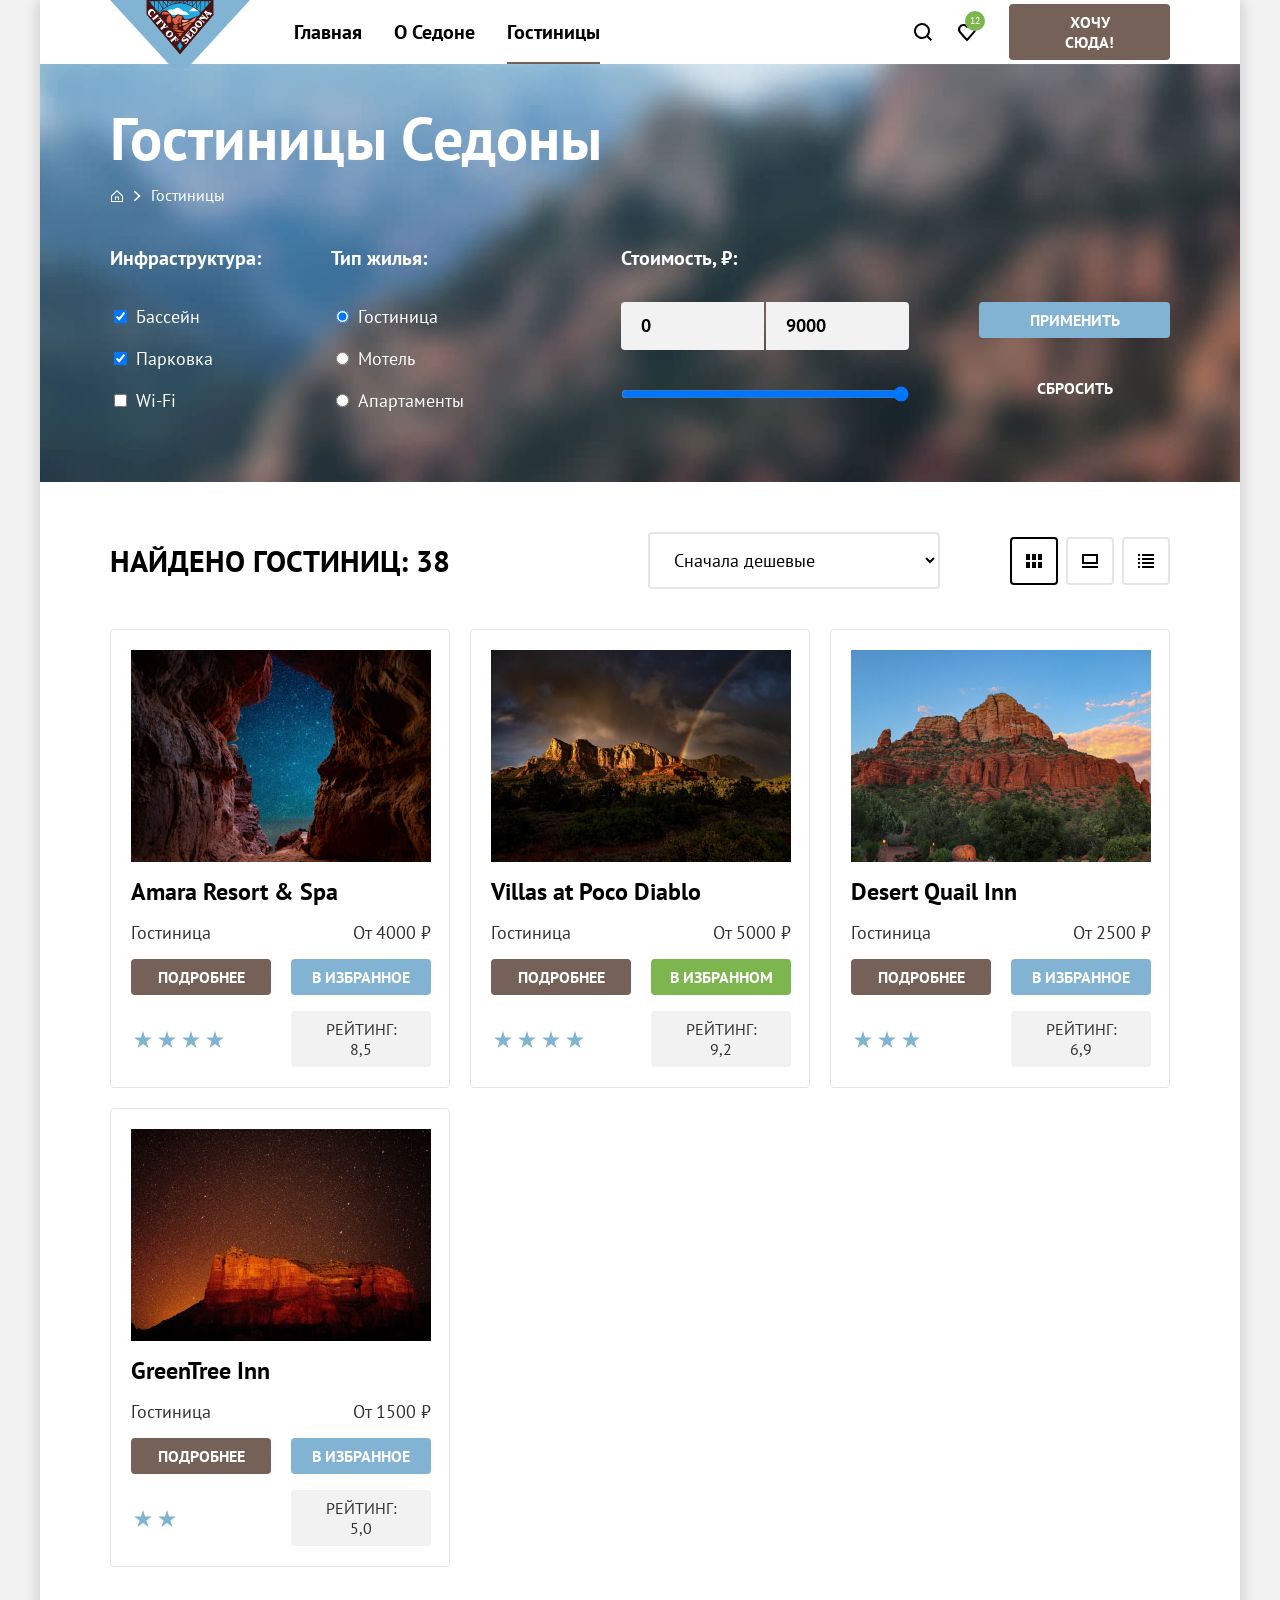
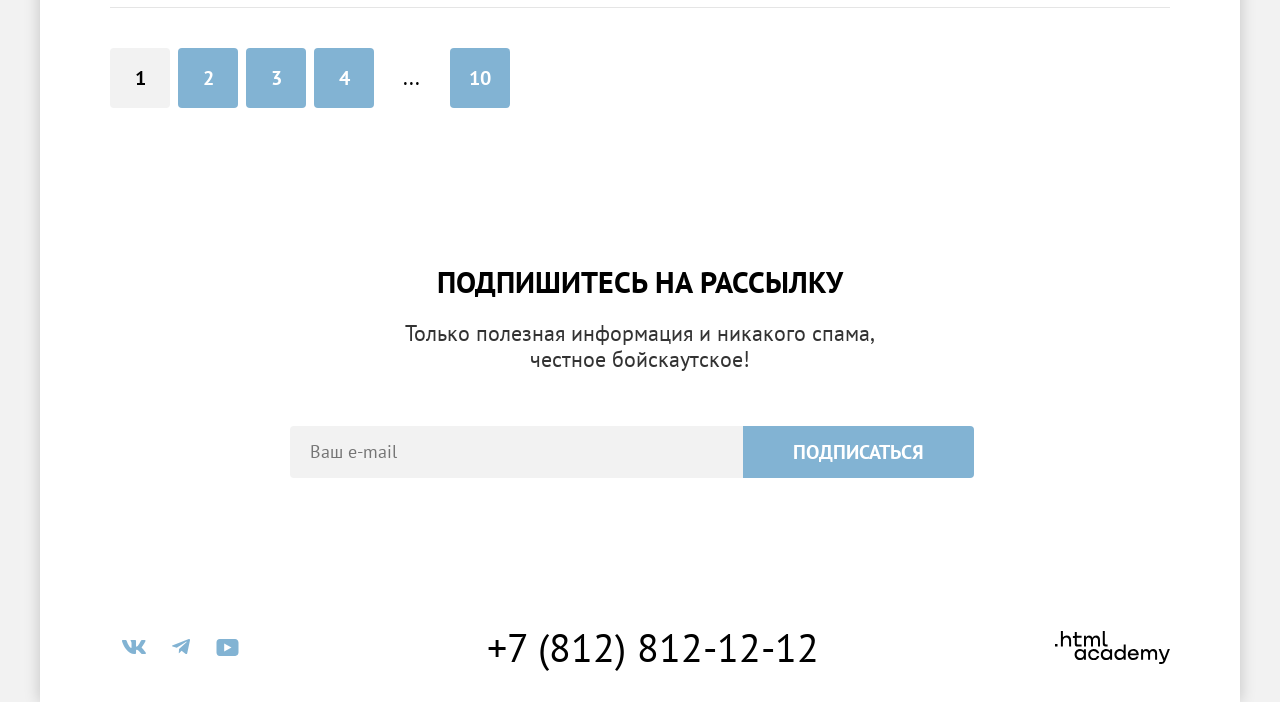
==== catalog.html @ 9e8736c6 "Исправляет состояния интерактивных элементов Правки по замечаниям" ====
<!DOCTYPE html>
<html lang="ru">

  <head>
    <meta charset="utf-8">
    <title>Гостиницы Седоны</title>
    <link rel="stylesheet" href="styles/styles.css">
  </head>

  <body>
    <div class="page-container">
      <header class="page-header" data-test="header">
        <nav class="navigation">

          <a class="navigation-logo" href="index.html">
            <img class="logo" src="images/sedona-logo.svg" width="140" height="70" alt="Логотип Седоны">
          </a>

          <ul class="navigation-list">
            <li>
              <a class="navigation-link" href="index.html">Главная</a>
            </li>
            <li>
              <a class="navigation-link" href="#">О Седоне</a>
            </li>
            <li>
              <a class="navigation-link navigation-link-current" aria-current="page">Гостиницы</a>
            </li>
          </ul>

          <ul class="navigation-list user-navigation">
            <li>
              <a class="navigation-link navigation-link-search" href="#">
                <span class="visually-hidden">Поиск</span>
              </a>
            </li>
            <li>
              <a class="navigation-link navigation-link-favorites" href="#">
                <span class="visually-hidden">Избранное:</span>
                <span class="favorites-count">12</span>
                <span class="visually-hidden">отелей</span>
              </a>
            </li>
          </ul>
        </nav>
        <a class="page-header-button button" href="#">Хочу сюда!</a>
      </header>

      <main class="main main-container" data-test="main">
        <div class="inner-wrapper">
          <header class="inner-header">
            <h1 class="inner-header-title">Гостиницы Седоны</h1>
            <ol class="breadcrumbs">
              <li class="breadcrumbs-item">
                <a class="breadcrumbs-link breadcrumbs-link-home" href="index.html">
                  <span class="visually-hidden">Главная</span>
                </a>
              </li>
              <li class="breadcrumbs-item">
                <a class="breadcrumbs-link breadcrumbs-link-current" aria-current="page">Гостиницы</a>
              </li>
            </ol>
          </header>

          <section class="filter" data-test="filter">
            <h2 class="visually-hidden">Фильтры</h2>

            <form class="filter-form" action="https://echo.htmlacademy.ru/" method="get">
              <div class="filter-columns filter-columns-left">
                <fieldset class="filter-group">
                  <legend class="filter-title">Инфраструктура:</legend>
                  <ul class="filter-list">
                    <li class="filter-item">
                      <input class="filter-input" type="checkbox" name="pool" id="pool" checked>
                      <label class="filter-label" for="pool">Бассейн</label>
                    </li>
                    <li class="filter-item">
                      <input class="filter-input" type="checkbox" name="parking" id="parking" checked>
                      <label class="filter-label" for="parking">Парковка</label>
                    </li>
                    <li class="filter-item">
                      <input class="filter-input" type="checkbox" name="wifi" id="wifi">
                      <label class="filter-label" for="wifi">Wi-Fi</label>
                    </li>
                  </ul>
                </fieldset>
                <fieldset class="filter-group">
                  <legend class="filter-title">Тип жилья:</legend>
                  <ul class="filter-list">
                    <li class="filter-item">
                      <input class="filter-input" type="radio" name="booking-type" value="hotel" id="hotel" checked>
                      <label class="filter-label" for="hotel">Гостиница</label>
                    </li>
                    <li class="filter-item">
                      <input class="filter-input" type="radio" name="booking-type" value="motel" id="motel">
                      <label class="filter-label" for="motel">Мотель</label>
                    </li>
                    <li class="filter-item">
                      <input class="filter-input" type="radio" name="booking-type" value="appartments" id="appartments">
                      <label class="filter-label" for="appartments">Апартаменты</label>
                    </li>
                  </ul>
                </fieldset>
              </div>

              <div class="filter-columns filter-columns-right">
                <fieldset class="filter-group filter-price">
                  <legend class="filter-title">Стоимость, ₽:</legend>
                  <label class="visually-hidden filter-label" for="price-min">от</label>
                  <input class="filter-input" type="number" name="booking-price-min" value="0" id="price-min">
                  <label class="visually-hidden filter-label" for="price-max">до</label>
                  <input class="filter-input" type="number" name="booking-price-max" value="9000" id="price-max">

                  <input class="filter-range" type="range" min="1" step="1" name="booking-price-range" value="7000">
                </fieldset>
                <div class="button-wrapper">
                  <button class="button button-submit button-light" type="submit">Применить</button>
                  <button class="button button-reset" type="reset">Сбросить</button>
                </div>
              </div>
            </form>
          </section>
        </div>
        <section class="catalog" data-test="catalog">
          <div class="catalog-wrapper">
            <h2 class="catalog-title">Найдено гостиниц: <span class="hotel-count">38</span></h2>

            <!-- Сортировка карточек -->
            <select class="catalog-sort" aria-label="Сортировка">
              <option value="up">Сначала дешевые</option>
              <option value="down">Сначала дорогие</option>
              <option value="popular">Сначала популярные</option>
            </select>

            <!-- Смена раскладки списка отелей -->
            <ul class="card-view-buttons">
              <li>
                <a class="card-view-button card-view-button-current card-view-button-tile"
                  href="catalog.html?view=tile">
                  <span class="visually-hidden">Показать плитками</span>
                </a>
              </li>
              <li>
                <a class="card-view-button card-view-button-card" href="catalog.html?view=card">
                  <span class="visually-hidden">Показать карточками</span>
                </a>
              </li>
              <li>
                <a class="card-view-button card-view-button-list" href="catalog.html?view=list">
                  <span class="visually-hidden">Показать списком</span>
                </a>
              </li>
            </ul>
          </div>

          <!-- Список карточек -->
          <ul class="card-list">
            <li class="card">
              <a class="card-link" href="#" tabindex="-1">
                <h3 class="card-title">Amara Resort & Spa</h3>
              </a>
              <a class="card-img" href="#" tabindex="-1">
                <img class="photo" src="images/hotels/hotel-1.jpg" width="300" height="212"
                  alt="Вид на звездное небо из горного ущелья">
              </a>
              <p class="card-category">Гостиница</p>
              <p class="card-price">От 4000 ₽</p>
              <a class="button card-button" href="#">Подробнее</a>
              <button class="button button-favorite button-light" type="button">В избранное</button>
              <p class="card-stars card-stars-4">
                <span class="visually-hidden">4 звезды</span>
              </p>
              <p class="card-rating">Рейтинг: 8,5</p>
            </li>

            <li class="card">
              <a class="card-link" href="#" tabindex="-1">
                <h3 class="card-title">Villas at Poco Diablo</h3>
              </a>
              <a class="card-img" href="#" tabindex="-1">
                <img class="card-photo" src="images/hotels/hotel-2.jpg" width="300" height="212"
                  alt="Вид на горный массив, освещенный солнцем, и радугу">
              </a>
              <p class="card-category">Гостиница</p>
              <p class="card-price">От 5000 ₽</p>
              <a class="button card-button" href="#">Подробнее</a>
              <button class="button button-favorite-added" type="button">В избранном</button>
              <p class="card-stars card-stars-4">
                <span class="visually-hidden">4 звезды</span>
              </p>
              <p class="card-rating">Рейтинг: 9,2</p>
            </li>

            <li class="card">
              <a class="card-link" href="#" tabindex="-1">
                <h3 class="card-title">Desert Quail Inn</h3>
              </a>
              <a class="card-img" href="#" tabindex="-1">
                <img class="card-photo" src="images/hotels/hotel-3.jpg" width="300" height="212"
                  alt="Гора из красного печасника в вечерние часы, у подножья - зеленые заросли">
              </a>
              <p class="card-category">Гостиница</p>
              <p class="card-price">От 2500 ₽</p>
              <a class="button card-button" href="#">Подробнее</a>
              <button class="button button-favorite button-light" type="button">В избранное</button>
              <p class="card-stars card-stars-3">
                <span class="visually-hidden">3 звезды</span>
              </p>
              <p class="card-rating">Рейтинг: 6,9</p>
            </li>

            <li class="card">
              <a class="card-link" href="#" tabindex="-1">
                <h3 class="card-title">GreenTree Inn</h3>
              </a>
              <a class="card-img" href="#" tabindex="-1">
                <img class="card-photo" src="images/hotels/hotel-4.jpg" width="300" height="212"
                  alt="Вид на красную гору ночью, на фоне - яркое звездное небо">
              </a>
              <p class="card-category">Гостиница</p>
              <p class="card-price">От 1500 ₽</p>
              <a class="button card-button" href="#">Подробнее</a>
              <button class="button button-favorite button-light" type="button">В избранное</button>
              <p class="card-stars card-stars-2">
                <span class="visually-hidden">2 звезды</span>
              </p>
              <p class="card-rating">Рейтинг: 5,0</p>
            </li>
          </ul>

          <!-- Пагинация -->
          <ul class="pagination">
            <li class="pagination-item">
              <a class="pagination-link pagination-link-current" aria-current="page">1</a>
            </li>
            <li class="pagination-item">
              <a class="pagination-link" href="#">2</a>
            </li>
            <li class="pagination-item">
              <a class="pagination-link" href="#">3</a>
            </li>
            <li class="pagination-item">
              <a class="pagination-link" href="#">4</a>
            </li>
            <li class="pagination-item">
              <span class="pagination-ellipsis">...</span>
            </li>
            <li class="pagination-item">
              <a class="pagination-link" href="#">10</a>
            </li>
          </ul>
        </section>

        <section class="subscription" data-test="subscribe">
          <div class="content-wrapper">
            <h2 class="subscription-title">Подпишитесь на рассылку</h2>
            <p class="block-text">Только полезная информация и никакого спама,<br> честное бойскаутское!</p>
            <form class="subscription-form" action="https://echo.htmlacademy.ru/" method="post">
              <label class="visually-hidden" for="subscription-email">Email</label>
              <input class="subscription-field" type="email" name="subscription-email" id="subscription-email" required
                placeholder="Ваш e-mail">
              <button class="button button-subscribe button-light" type="submit">Подписаться</button>
            </form>
          </div>
        </section>
      </main>

      <footer class="page-footer" data-test="footer">
        <ul class="social-list">
          <li>
            <a class="social-link social-link-vk" href="https://vk.com/htmlacademy">
              <span class="visually-hidden">Vkontakte</span>
            </a>
          </li>
          <li>
            <a class="social-link social-link-tg" href="https://t.me/htmlacademy">
              <span class="visually-hidden">Telegram</span>
            </a>
          </li>
          <li>
            <a class="social-link social-link-youtube" href="https://www.youtube.com/user/htmlacademyru">
              <span class="visually-hidden">Youtube</span>
            </a>
          </li>
        </ul>
        <a class="page-footer-phone" href="tel:+78128121212">+7 (812) 812-12-12</a>
        <a class="page-footer-link" href="https://htmlacademy.ru/intensive/htmlcss">
          <svg class="htmlacademy-logo" aria-role="img" aria-label="Разработчик - HTML Academy" focusable="false"
            xmlns="http://www.w3.org/2000/svg" width="115" height="33" viewBox="0 0 115 33">
            <path
              d="M0 12.9v2.6h2.5v-2.6zM11.6 4.5Q9.2 4.6 8 6.2h-.1V0h-2v15.5h2v-5.3c0-2.1 1.3-3.6 3.3-3.6 1.8 0 2.9 1.4 2.9 3.2v5.7h2V9.4c.1-3-1.8-4.9-4.5-4.9M26.6 4.8h-4.8V1.1h-2v3.8h-1.9v2h1.9v6q0 2.6 2.7 2.7h4.1v-2h-3.7q-1 0-1.1-1.1V6.8h4.8zM41.1 4.6q-2.5 0-3.5 2.1h-.1a4 4 0 0 0-3.4-2.1Q32 4.8 31 6.4h-.1V4.8H29v10.6h2V10c0-2 1-3.5 2.6-3.5q2.3.1 2.4 2.6v6.3h2V9.8c0-2.4 1.4-3.3 2.6-3.3q2.3.1 2.4 2.6v6.3h2V8.9c.1-2.5-1.4-4.3-3.9-4.3M47.8 12.7q0 2.6 2.8 2.7h2v-2h-1.7q-1 0-1.1-1.1V0h-2zM28.9 19.7a5 5 0 0 0-3.9-1.8c-3.1 0-5.4 2.3-5.4 5.6s2.3 5.6 5.4 5.6q2.7-.1 3.8-1.9h.1v1.6h2V18.2h-2zm-3.6 7.4a3.5 3.5 0 0 1-3.6-3.6c0-2 1.4-3.6 3.6-3.6s3.6 1.6 3.6 3.6c0 1.9-1.4 3.6-3.6 3.6M44.2 22c-.5-2.4-2.6-4.1-5.4-4.1a5.4 5.4 0 0 0-5.6 5.6c0 3.1 2.2 5.6 5.6 5.6 2.8 0 4.9-1.8 5.4-4.2h-2.1a3.4 3.4 0 0 1-3.3 2.3 3.5 3.5 0 0 1-3.6-3.6c0-2 1.4-3.6 3.6-3.6q2.5.2 3.3 2.2h2.1zM55.1 19.7a5 5 0 0 0-3.9-1.8c-3.1 0-5.4 2.3-5.4 5.6s2.3 5.6 5.4 5.6q2.7-.1 3.8-1.9h.1v1.6h2V18.2h-2zm-3.6 7.4a3.5 3.5 0 0 1-3.6-3.6c0-2 1.4-3.6 3.6-3.6s3.6 1.6 3.6 3.6c0 1.9-1.5 3.6-3.6 3.6M68.7 19.8a5 5 0 0 0-3.9-1.9c-3.1 0-5.4 2.3-5.4 5.6s2.2 5.6 5.4 5.6q2.6-.1 3.8-1.8h.1v1.5h2V13.4h-2zm-3.6 7.3a3.5 3.5 0 0 1-3.6-3.6c0-2 1.4-3.6 3.6-3.6s3.6 1.6 3.6 3.6c-.1 2-1.5 3.6-3.6 3.6M78.3 17.9a5.4 5.4 0 0 0-5.5 5.6c0 3 2.1 5.6 5.5 5.6 2.5 0 4.5-1.3 5.2-3.6h-2.1q-.8 1.6-3 1.6c-1.9 0-3.3-1.3-3.4-2.9h8.8c.2-3.6-2-6.3-5.5-6.3m0 1.9q2.7.1 3.3 2.6h-6.5a3 3 0 0 1 3.2-2.6M98.2 17.9a4 4 0 0 0-3.6 2h-.1q-1-1.9-3.4-2-2.2 0-3.1 1.8v-1.5h-1.9v10.6h2v-5.4q.1-3.2 2.6-3.5 2.3.1 2.4 2.6v6.3h2v-5.6c0-2.4 1.4-3.3 2.6-3.3q2.3.1 2.4 2.6v6.3h2v-6.5c.1-2.6-1.4-4.4-3.9-4.4M109.4 27l-3.6-8.9h-2.2l4.8 11.6q-.3 1.3-1.7 1.2h-2.5v2h2.5q2.6 0 3.5-2.6l4.7-12.2h-2.1z" />
          </svg>
        </a>
      </footer>
    </div>
  </body>

</html>
---- styles/styles.css ----
:root {
  --white: #ffffff;
  --white-transparent: rgba(255, 255, 255, 0.3);
  --super-light: rgba(255, 255, 255, 0.6);
  --black: #000000;
  --black-transparent: rgba(0, 0, 0, 0.3);
  --dark-grey: #333333;
  --grey: #e5e5e5;
  --grey-transparent: rgba(0, 0, 0, 0.2);
  --light-grey: #f2f2f2;
  --brown: #756157;
  --dark-brown: #615048;
  --blue: #82b3d3;
  --blue-darker: #68a2ca;
  --dark-blue: #3f5e72;
  --light-blue: rgba(131, 179, 211, 0.12);
  --lighter-blue: rgba(131, 179, 211, 0.2);
  --green: #7db54f;
  --dark-green: #6c9e42;

  --text-color: var(--dark-grey);
  --text-color-accent: var(--black);
  --text-color-contrast: var(--white);
  --text-color-hover: var(--super-light);
  --text-color-active: var(--white-transparent);
  --text-color-menu-hover: var(--brown);

  --bg-color-basic: var(--white);
  --bg-color-main: var(--blue);
  --bg-color-dark: var(--dark-blue);
  --bg-color-accent: var(--light-blue);
  --bg-color-accent-lighter: var(--lighter-blue);
  --bg-color-additional: var(--light-grey);

  --button-dark: var(--brown);
  --button-dark-hover: var(--dark-brown);
  --button-light: var(--blue);
  --button-light-hover: var(--blue-darker);
  --button-favorited: var(--green);
  --button-favorited-hover: var(--dark-green);
  --button-disabled: var(--grey);

  --input-color: var(--light-grey);
  --input-color-hover: var(--grey);

  --icon-color: var(--blue);
  --icon-color-hover: var(--blue-darker);
  --icon-color-additional: var(--black);
  --icon-color-accent: var(--green);

  --border-color: var(--grey);
  --border-hover: var(--blue-darker);
  --border-active: var(--black);

  --underline-light: var(--white-transparent);
  --underline-dark: var(--black-transparent);

  --outline-color: var(--blue);

  --shadow-color: var(--grey-transparent);
}

@font-face {
  font-family: "PT Sans";
  font-weight: 400;
  font-style: normal;
  src: url("../fonts/ptsans-400.woff2") format("woff2");
  font-display: swap;
}

@font-face {
  font-family: "PT Sans";
  font-weight: 700;
  font-style: normal;
  src: url("../fonts/ptsans-700.woff2") format("woff2");
  font-display: swap;
}

html {
  height: 100%;
}

body {
  height: 100%;
  margin: 0;
  font-family: "PT Sans", sans-serif;
  font-size: 22px;
  line-height: 26px;
  color: var(--text-color);
  background-color: var(--bg-color-additional);
}

.visually-hidden {
  position: absolute;
  width: 1px;
  height: 1px;
  margin: -1px;
  padding: 0;
  border: 0;
  clip: rect(0 0 0 0);
  overflow: hidden;
}

.page-container {
  display: flex;
  flex-direction: column;
  width: 1200px;
  min-height: 100%;
  margin: 0 auto;
  background-color: var(--bg-color-basic);
  box-shadow: 0 0 15px 0 var(--shadow-color);
}

.button {
  display: block;
  padding: 8px 34px;
  font-family: "PT Sans", sans-serif;
  font-size: 16px;
  line-height: 20px;
  font-weight: 700;
  text-align: center;
  color: var(--text-color-contrast);
  text-transform: uppercase;
  text-decoration: none;
  background-color: var(--button-dark);
  border: none;
  border-radius: 4px;
  cursor: pointer;
}

.button:hover {
  background-color: var(--button-dark-hover);
}

.button:focus-visible {
  background-color: var(--button-dark-hover);
}

.button:active {
  color: var(--text-color-active);
  background-color: var(--button-dark);
}

.button:disabled {
  background-color: var(--button-disabled);
}

.button-light {
  background-color: var(--button-light);
}

.button-light:hover {
  background-color: var(--button-light-hover);
}

.button-light:focus-visible {
  background-color: var(--button-light-hover);
}

.button-light:active {
  color: var(--text-color-active);
  background-color: var(--button-light);
}

.button-subscribe {
  padding: 8px 50px;
  font-size: 20px;
  line-height: 36px;

  border-radius: 0 4px 4px 0;
}

.button-reset {
  background-color: transparent;
}

.button-reset:hover {
  color: var(--text-color-hover);
  background-color: transparent;
}

.button-reset:focus-visible {
  color: var(--text-color-contrast);
  outline: 3px solid var(--outline-color);
  background-color: transparent;
}

.button-reset:active {
  color: var(--text-color-active);
  background-color: transparent;
}

.search .button {
  margin: 0 auto;
  padding: 8px 50px;
  font-size: 20px;
  line-height: 36px;
}

.button-favorite {
  padding: 8px 20px;
}

.button-favorite-added {
  padding: 8px 18px;
  background-color: var(--button-favorited);
}

.button-favorite-added:hover {
  background-color: var(--button-favorited-hover);
}

.button-favorite-added:focus-visible {
  background-color: var(--button-favorited-hover);
}

.button-favorite-added:active {
  background-color: var(--button-favorited);
}

.card-button {
  padding: 8px 26px;
  border: 0;
}

.page-header {
  display: flex;
  align-items: center;
  padding: 0 70px;
  color: var(--text-color-accent);
}

.navigation {
  display: flex;
  gap: 30px;
  width: 880px;
  margin-right: 20px;
}

.navigation-logo {
  position: relative;
  display: block;
  width: 138px;
  height: 64px;
}

.navigation-logo:hover {
  opacity: 0.6;
}

.navigation-logo:focus-visible {
  opacity: 0.6;
}

.navigation-logo:active {
  opacity: 0.3;
}

.logo {
  display: block;
  width: 140px;
  height: 70px;
  object-fit: contain;
}

.navigation-list {
  display: flex;
  flex-wrap: wrap;
  max-width: 600px;
  margin: 0;
  padding: 0;
  list-style: none;
}

.user-navigation {
  max-width: 180px;
  margin-left: auto;
}

.navigation-link {
  position: relative;
  display: block;
  padding: 20px 16px;
  font-size: 20px;
  line-height: 24px;
  font-weight: 700;
  color: var(--text-color-accent);
  text-decoration: none;
}

.navigation-link:not(.navigation-link-current):hover {
  color: var(--text-color-menu-hover);
}

.navigation-link:not(.navigation-link-current):focus-visible {
  color: var(--text-color-menu-hover);
}

.navigation-link:not(.navigation-link-current):active {
  opacity: 0.3;
}

.navigation-link-current::before {
  position: absolute;
  content: "";
  bottom: 0;
  left: 16px;
  right: 16px;
  height: 2px;
  background-color: var(--button-dark);
}

.user-navigation .navigation-link {
  min-width: 20px;
  min-height: 20px;
  padding: 22px 12px;
  background-repeat: no-repeat;
  background-position: center;
}

.navigation-link-search {
  background-image: url("../images/icons/search.svg");
  background-size: 18px 18px;
}

.navigation-link-favorites {
  background-image: url("../images/icons/favorite.svg");
  background-size: 18px 17px;
}

.user-navigation .navigation-link:hover {
  opacity: 0.6;
}

.user-navigation .navigation-link:focus-visible {
  opacity: 0.6;
}

.user-navigation .navigation-link:active {
  opacity: 0.3;
}

.favorites-count {
  position: absolute;
  top: 11px;
  right: 4px;
  box-sizing: border-box;
  width: 20px;
  height: 20px;
  padding: 5px 0;
  font-size: 10px;
  line-height: 10px;
  font-weight: 400;
  text-align: center;
  color:var(--text-color-contrast);
  background-color: var(--icon-color-accent);
  border-radius: 50%;
}

.main-container {
  flex-grow: 1;
}

.hero {
  padding: 51px 0 82px;
  background-color: var(--bg-color-dark);
  background-image: url("../images/background/hero-divider.svg"),
                    url("../images/background/hero-background.jpg");
  background-size: 100% auto,
                    cover;
  background-position: bottom center,
                        center center;
  background-repeat: no-repeat;
}

.hero-img {
  display: block;
  width: 458px;
  height: 352px;
  margin: 0 auto;
  object-fit: contain;
}

.advantages {
  padding-top: 69px;
  text-align: center;
}

.content-wrapper {
  width: 700px;
  margin: 0 auto;
}

.advantages .content-wrapper {
  padding-bottom: 90px;
}

.slogan {
  margin-top: 0;
  margin-bottom: 20px;
  font-size: 30px;
  line-height: 36px;
  font-weight: 700;
  color: var(--text-color-accent);
  text-transform: uppercase;
}

.advantages .slogan {
  margin-bottom: 25px;
}

.block-text {
  margin-top: 0;
  margin-bottom: 0;
}

.advantages-list {
  display: grid;
  grid-template-columns: repeat(3, 400px);
  margin: 0;
  padding: 0;
  list-style: none;
}

.advantages-item {
  padding: 112px 85px;
  background-color: var(--bg-color-accent);
}

.advantages-item:nth-child(4n+3) {
  background-color: var(--bg-color-accent-lighter);
}

.advantages-title {
  position: relative;
  margin-top: 0;
  margin-bottom: 62px;
  font-size: 24px;
  line-height: 28px;
  font-weight: 700;
  color: var(--text-color-accent);
  text-transform: uppercase;
}

.advantages-title::after {
  position: absolute;
  content: "";
  bottom: -30px;
  left: 50%;
  width: 60px;
  height: 2px;
  margin-left: -30px;
  background-color: var(--underline-dark);
}

.advantages-description {
  margin-top: 0;
  margin-bottom: 0;
  font-size: 18px;
  line-height: 21px;
}

.advantages-item-with-photo {
  grid-column: 1 / -1;
  display: flex;
  padding: 0;
  color: var(--text-color-contrast);
  background-color: var(--bg-color-main);
}

.advantages-wrapper {
  padding: 102px 85px;
}

.advantages-photo {
  display: block;
  width: 800px;
  height: auto;
  object-fit: cover;
}

.advantages-item-with-photo:nth-child(8n+5) {
  flex-direction: row-reverse;
}

.advantages-item-with-photo .advantages-title {
  color: var(--text-color-contrast);
}

.advantages-item-with-photo .advantages-title::after {
  background-color: var(--underline-light);
}

.service {
  padding-top: 64px;
  text-align: center;
}

.service .content-wrapper {
  padding-bottom: 64px;
}

.service-list {
  display: grid;
  grid-template-columns: repeat(3, 400px);
  margin: 0;
  padding: 0;
  list-style: none;
}

.service-item {
  position: relative;
  padding: 81px 85px;
}

.service-item::before {
  position:absolute;
  top: 81px;
  left: 50%;
  content: "";
  width: 75px;
  height: 76px;
  background-color: var(--bg-color-main);
  mask-repeat: no-repeat;
  mask-position: center;
  transform: translateX(-50%);
}

.service-item-housing::before {
  mask-image: url("../images/icons/housing.svg");
  mask-size: 100% auto;
}

.service-item-food::before {
  mask-image: url("../images/icons/food.svg");
  mask-size: 74px 70px;
}

.service-item-souvenir::before {
  mask-image: url("../images/icons/souvenir.svg");
  mask-size: 64px 76px;
}

.service-item:nth-child(2n+1) {
  background-color: var(--bg-color-accent);
}

.service-title {
  margin-top: 102px;
  margin-bottom: 30px;
  font-size: 24px;
  line-height: 28px;
  font-weight: 700;
  color: var(--text-color-accent);
  text-transform: uppercase;
}

.service-desription {
  margin-top: 0;
  margin-bottom: 0;
  font-size: 18px;
  line-height: 21px;
}

.search {
  padding: 96px 0;
  text-align: center;
}

.search .block-text {
  margin-bottom: 54px;
}

.subscription {
  padding-top: 96px;
  padding-bottom: 104px;
  text-align: center;
}

.subscription-title {
  margin-top: 0;
  margin-bottom: 20px;
  font-size: 30px;
  line-height: 36px;
  font-weight: 700;
  color: var(--text-color-accent);
  text-transform: uppercase;
}

.subscription .block-text {
  margin-bottom: 54px;
}

.subscription-index {
  color: var(--text-color-contrast);
  background-color: var(--bg-color-dark);
  background-image: url("../images/background/subscribe-background.jpg");
  background-size: cover;
  background-repeat: no-repeat;
}

.subscription-index .subscription-title {
  color: var(--text-color-contrast);
}

.subscription-form {
  display: flex;
  width: 684px;
}

.subscription-field {
  flex-grow: 1;
  min-width: 340px;
  padding: 14px 20px;
  font-family: inherit;
  font-size: 18px;
  line-height: 24px;
  color: var(--text-color-accent);
  background-color: var(--input-color);
  border: none;
  border-radius: 4px 0 0 4px;
}

.subscription-field:hover {
  background-color: var(--input-color-hover);
}

.subscription-field:focus {
  background-color: var(--input-color-hover);
}

.page-footer {
  display: flex;
  justify-content: space-between;
  align-items: center;
  padding: 45px 70px 35px;
}

.social-list {
  display: flex;
  flex-wrap: wrap;
  max-width: 250px;
  margin: 0;
  padding: 0;
  list-style: none;
}

.social-link {
  display: block;
  width: 47px;
  height: 40px;
  color: var(--icon-color);
  text-decoration: none;
}

.social-link::before {
  content: "";
  display: block;
  width: 47px;
  height: 40px;
  background-color: currentColor;
  mask-repeat: no-repeat;
  mask-position: center;
}

.social-link-vk::before {
  mask-image: url("../images/social/vkontakte-logo.svg");
  mask-size: 24px 14px;
}

.social-link-tg::before {
  mask-image: url("../images/social/telegram-logo.svg");
  mask-size: 18px 16px;
}

.social-link-youtube::before {
  mask-image: url("../images/social/youtube-logo.svg");
  mask-size: 27px 17px;
}

.social-link:hover {
  color: var(--icon-color-hover);
}

.social-link:focus{
  color: var(--icon-color-hover);
}

.social-link:active {
  opacity: 0.3;
}

.page-footer-phone {
  max-width: 500px;
  font-size: 40px;
  line-height: 40px;
  color: var(--text-color-accent);
  text-decoration: none;
}

.page-footer-phone:hover {
  color: var(--text-color-menu-hover);
}

.page-footer-phone:focus-visible {
  color: var(--text-color-menu-hover);
}

.page-footer-phone:active {
  opacity: 0.3;
}

.page-footer-link {
  display: block;
  width: 115px;
}

.htmlacademy-logo {
  display: block;
  width: 115px;
  height: 33px;
  object-fit: contain;
}

.page-footer-link:hover .htmlacademy-logo {
  fill: var(--text-color-menu-hover);
}

.page-footer-link:focus .htmlacademy-logo {
  fill: var(--text-color-menu-hover);
}

.page-footer-link:active .htmlacademy-logo{
  opacity: 0.3;
}

.inner-wrapper {
  padding: 35px 70px 70px;
  color: var(--text-color-contrast);
  background-color: var(--bg-color-dark);
  background-image: url("../images/background/catalog-background.jpg");
  background-size: cover;
  background-position: center center;
  background-repeat: no-repeat;
}

.inner-header {
  margin-bottom: 40px;
}

.inner-header-title {
  margin-top: 0;
  margin-bottom: 8px;
  font-size: 60px;
  line-height: 78px;
  font-weight: 700;
}

.breadcrumbs {
  display: flex;
  flex-wrap: wrap;
  align-items: center;
  margin: 0;
  padding: 0;
  font-size: 16px;
  line-height: 21px;
  list-style: none;
}

.breadcrumbs-item {
  position: relative;
}

.breadcrumbs-item:not(:last-child)::after {
  position: absolute;
  content: "";
  top: 50%;
  right: 10px;
  width: 7px;
  height: 10px;
  background-color: var(--bg-color-basic);
  mask-image: url("../images/icons/arror-right.svg");
  mask-repeat: no-repeat;
  mask-position: center;
  transform: translateY(-50%);
}

.breadcrumbs-link {
  display: block;
  margin-right: 28px;
  color: var(--text-color-contrast);
  text-decoration: none;
}

.breadcrumbs-link-home::before {
  display: block;
  content: "";
  width: 13px;
  height: 15px;
  background-color: var(--bg-color-basic);
  mask-image: url("../images/icons/home.svg");
  mask-repeat: no-repeat;
  mask-position: center;
  mask-size: 12px 12px;
}

.breadcrumbs-link:not(.breadcrumbs-link-current):hover {
  opacity: 0.6;
}

.breadcrumbs-link:not(.breadcrumbs-link-current):focus-visible {
  opacity: 0.6;
}

.breadcrumbs-link:not(.breadcrumbs-link-current):active {
  opacity: 0.3;
}

.filter-form {
  display: flex;
  gap: 70px;
}

.filter-columns {
  display: flex;
  flex-wrap: wrap;
  align-items: flex-start;
  gap: 40px 70px;
}

.filter-columns-right {
  width: 549px;
  flex-shrink: 0;
  margin-left: auto;
}

.filter-group {
  margin: 0;
  padding: 0;
  border: none;
}

.filter-columns-left .filter-group {
  max-width: 200px;
}

.filter-title {
  margin-top: 0;
  margin-bottom: 32px;
  padding: 0;
  font-size: 20px;
  line-height: 24px;
  font-weight: 700;
}

.filter-list {
  margin: 0;
  padding: 0;
  list-style: none;
}

.filter-item {
  margin-top: 0;
  margin-bottom: 16px;
}

.filter-item:last-child {
  margin-bottom: 0;
}

.filter-label {
  font-size: 18px;
  line-height: 23px;
}

.filter-price {
  display: flex;
  flex-wrap: wrap;
  width: 288px;
}

.filter-price .filter-input {
  box-sizing: border-box;
  width: 143px;
  margin-bottom: 36px;
  font-family: inherit;
  padding: 12px 20px;
  font-size: 18px;
  line-height: 24px;
  font-weight: 700;
  color: var(--text-color-accent);
  background-color: var(--input-color);
  border: none;
  border-radius: 4px 0 0 4px;
}

.filter-price .filter-input:nth-of-type(2) {
  margin-left: 2px;
  border-radius: 0 4px 4px 0;
}

.filter-range {
  width: 100%;
  margin: 0;
}

.button-wrapper {
  display: flex;
  flex-direction: column;
  row-gap: 32px;
  width: 191px;
  margin-top: 56px;
}

.catalog {
  padding: 50px 70px 60px;
}

.catalog-wrapper {
  display: flex;
  flex-wrap: wrap;
  align-items: center;
  margin-bottom: 40px;
}

.catalog-title {
  max-width: 400px;
  margin-top: 0;
  margin-right: auto;
  margin-bottom: 0;
  font-size: 30px;
  line-height: 36px;
  font-weight: 700;
  color: var(--text-color-accent);
  text-transform: uppercase;
}

.catalog-sort {
  width: 292px;
  margin-right: 70px;
  padding: 14px 20px;
  font-family: inherit;
  font-size: 18px;
  line-height: 21px;
  background-color: var(--bg-color-basic);
  border: 2px solid var(--border-color);
  border-radius: 4px;
  cursor: pointer;
}

.catalog-sort:hover {
  border-color: var(--border-hover);
}

.catalog-sort:focus-visible {
  border-color: var(--border-hover);
}

.catalog-sort:disabled {
  opacity: 0.3;
}

.card-view-buttons {
  display: flex;
  flex-wrap: wrap;
  gap: 8px;
  width: 160px;
  margin: 0;
  padding: 0;
  list-style: none;
}

.card-view-button {
  display: block;
  box-sizing: border-box;
  width: 48px;
  height: 48px;
  background-size: 16px 14px;
  background-position: center;
  background-repeat: no-repeat;
  border: 2px solid var(--border-color);
  border-radius: 4px;
}

.card-view-button-tile {
  background-image: url("../images/icons/view-mode-tiles.svg");
}

.card-view-button-card {
  background-image: url("../images/icons/view-mode-card.svg");
}

.card-view-button-list {
  background-image: url("../images/icons/view-mode-list.svg");
}

.card-view-button-current {
  border-color: var(--border-active);
}

.card-view-button:hover {
  border-color: var(--border-active);
}

.card-view-button:focus-visible {
  border-color: var(--border-hover);
}

.card-view-button:active {
  border-color: var(--border-active);
}

.card-list {
  display: grid;
  grid-template-columns: repeat(3, 340px);
  gap: 20px;
  margin: 0;
  margin-bottom: 40px;
  padding: 0;
  padding-bottom: 40px;
  list-style: none;
  border-bottom: 1px solid var(--border-color);
}

.card {
  display: grid;
  grid-template-columns: 140px 140px;
  grid-template-rows:
    212px
    1fr
    auto;
  gap: 16px 20px;
  padding: 20px;
  border: 1px solid var(--border-color);
  border-radius: 4px;
}

.card-link {
  grid-column: 1 / -1;
  text-decoration: none;
}


.card-title {
  margin: 0;
  font-size: 24px;
  line-height: 28px;
  font-weight: 700;
  color: var(--text-color-accent);
}

.card-link:hover .card-title {
  color: var(--text-color-menu-hover);
}

.card-link:focus .card-title {
  color: var(--text-color-menu-hover);
}

.card-link:active .card-title {
  opacity: 0.3;
}

.card-img {
  order: -1;
  grid-column: 1 / -1;
}

.card-img:hover {
  opacity: 0.8;
}

.card-img:focus-visible {
  opacity: 0.8;
}

.card-img:active {
  opacity: 0.6;
}

.photo {
  display: block;
  width: 300px;
  height: 212px;
  object-fit: contain;
}

.card-category {
  grid-column: 1 / 2;
  margin: 0;
  font-size: 18px;
  line-height: 21px;
}

.card-price {
  grid-column: 2 / 3;
  margin: 0;
  font-size: 18px;
  line-height: 21px;
  text-align: right;
}

.card-stars {
  grid-column: 1 / 2;
  align-self: center;
  height: 17px;
  margin: 0;
  background-color: var(--icon-color);
  mask-image: url("../images/icons/star.svg");
  mask-size: 24px 17px;
  mask-position: 0 0;
  mask-repeat: space no-repeat;
}

.card-stars-1 {
  width: 24px;
}

.card-stars-2 {
  width: 48px;
}

.card-stars-3 {
  width: 72px;
}

.card-stars-4 {
  width: 96px;
}

.card-stars-5 {
  width: 120px;
}

.card-rating {
  grid-column: 2 / 3;
  margin: 0;
  padding: 8px 22px;
  font-size: 16px;
  line-height: 20px;
  text-transform: uppercase;
  text-align: center;
  background-color: var(--bg-color-additional);
  border-radius: 4px;
}

.pagination {
  display: flex;
  flex-wrap: wrap;
  margin: 0;
  padding: 0;
  list-style: none;
}

.pagination-item:not(:last-child) {
  margin-right: 8px;
}

.pagination-link {
  display: block;
  box-sizing: border-box;
  min-width: 60px;
  height: 60px;
  padding: 12px 18px;
  font-size: 20px;
  line-height: 36px;
  font-weight: 700;
  color: var(--text-color-contrast);
  text-decoration: none;
  text-align: center;
  background-color: var(--button-light);
  border-radius: 4px;
}

.pagination-link-current {
  color: var(--text-color-accent);
  background-color: var(--bg-color-additional);
}

.pagination-link:not(.pagination-link-current):hover {
  background-color: var(--button-light-hover);
}

.pagination-link:not(.pagination-link-current):focus-visible {
  background-color: var(--button-light-hover);
}

.pagination-link:not(.pagination-link-current):active {
  color: var(--text-color-active);
  background-color: var(--button-light);
}

.pagination-ellipsis {
  display: block;
  box-sizing: border-box;
  width: 60px;
  height: 60px;
  padding: 16px 21px;
  color: var(--text-color-accent);
  background-color: transparent;
}
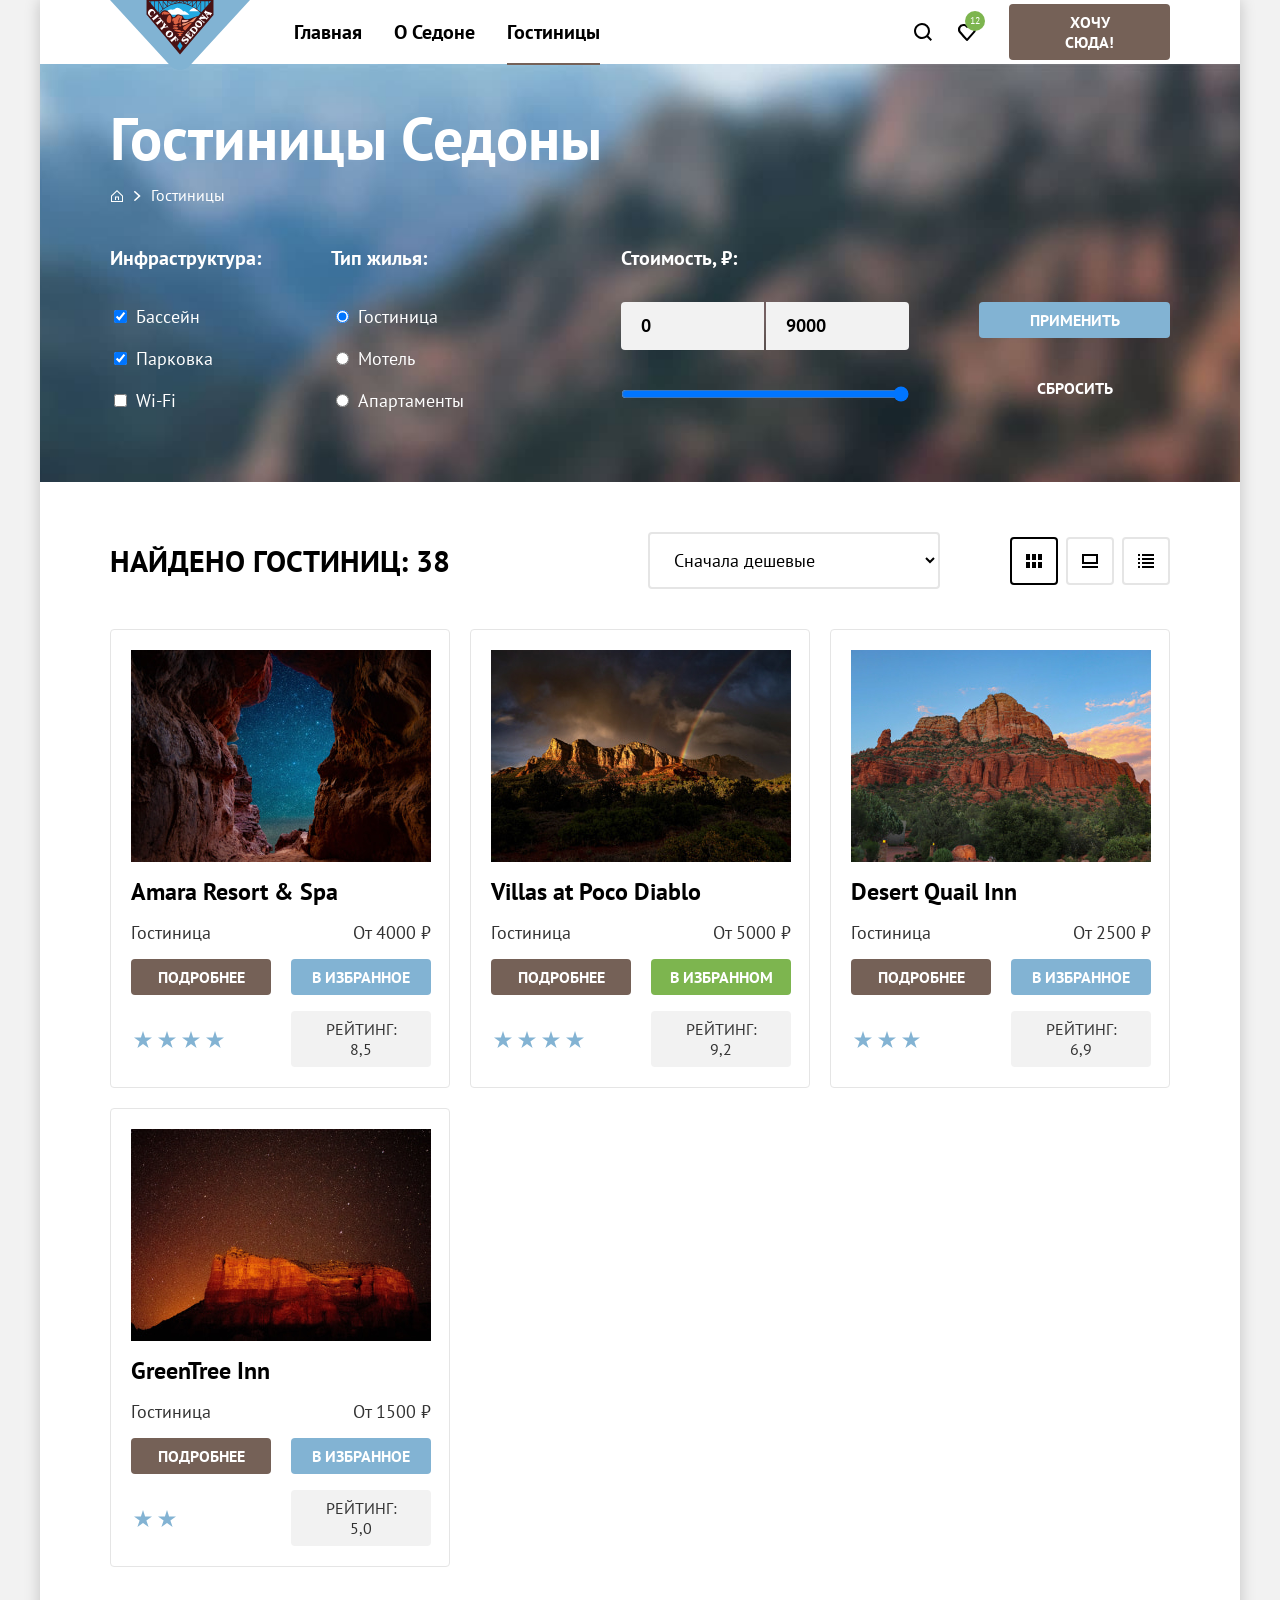
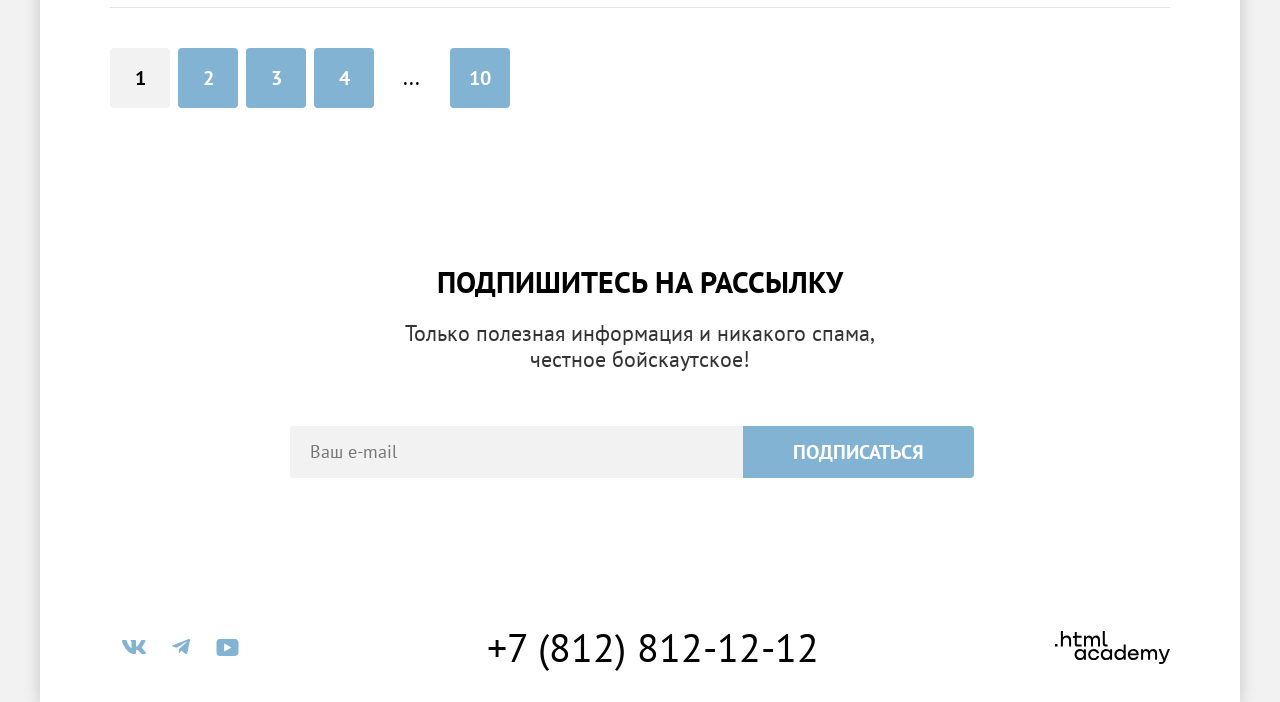
==== commit a6249861: "Добавляет фавиконку" ====
--- a/catalog.html
+++ b/catalog.html
@@ -5,6 +5,7 @@
     <meta charset="utf-8">
     <title>Гостиницы Седоны</title>
     <link rel="stylesheet" href="styles/styles.css">
+    <link rel="icon" href="favicon.ico" sizes="32x32">
   </head>
 
   <body>
--- a/styles/styles.css
+++ b/styles/styles.css
@@ -11,6 +11,7 @@
   --brown: #756157;
   --dark-brown: #615048;
   --blue: #82b3d3;
+  --blue-lighter: #83b3d3;
   --blue-darker: #68a2ca;
   --dark-blue: #3f5e72;
   --light-blue: rgba(131, 179, 211, 0.12);
@@ -43,7 +44,7 @@
   --input-color: var(--light-grey);
   --input-color-hover: var(--grey);
 
-  --icon-color: var(--blue);
+  --icon-color: var(--blue-lighter);
   --icon-color-hover: var(--blue-darker);
   --icon-color-additional: var(--black);
   --icon-color-accent: var(--green);
@@ -55,9 +56,9 @@
   --underline-light: var(--white-transparent);
   --underline-dark: var(--black-transparent);
 
-  --outline-color: var(--blue);
-
   --shadow-color: var(--grey-transparent);
+
+  --browser-outline: 3px solid var(--blue-lighter);
 }
 
 @font-face {
@@ -134,6 +135,7 @@
 
 .button:focus-visible {
   background-color: var(--button-dark-hover);
+  outline: var(--browser-outline);
 }
 
 .button:active {
@@ -155,6 +157,7 @@
 
 .button-light:focus-visible {
   background-color: var(--button-light-hover);
+  outline: var(--browser-outline);
 }
 
 .button-light:active {
@@ -181,7 +184,7 @@
 
 .button-reset:focus-visible {
   color: var(--text-color-contrast);
-  outline: 3px solid var(--outline-color);
+  outline: var(--browser-outline);
   background-color: transparent;
 }
 
@@ -212,6 +215,7 @@
 
 .button-favorite-added:focus-visible {
   background-color: var(--button-favorited-hover);
+  outline: var(--browser-outline);
 }
 
 .button-favorite-added:active {
@@ -250,6 +254,7 @@
 
 .navigation-logo:focus-visible {
   opacity: 0.6;
+  outline: var(--browser-outline);
 }
 
 .navigation-logo:active {
@@ -288,22 +293,23 @@
   text-decoration: none;
 }
 
-.navigation-link:not(.navigation-link-current):hover {
+.navigation-link[href]:hover {
   color: var(--text-color-menu-hover);
 }
 
-.navigation-link:not(.navigation-link-current):focus-visible {
+.navigation-link[href]:focus-visible {
   color: var(--text-color-menu-hover);
-}
-
-.navigation-link:not(.navigation-link-current):active {
+  outline: var(--browser-outline);
+}
+
+.navigation-link[href]:active {
   opacity: 0.3;
 }
 
 .navigation-link-current::before {
   position: absolute;
   content: "";
-  bottom: 0;
+  bottom: -1px;
   left: 16px;
   right: 16px;
   height: 2px;
@@ -334,6 +340,7 @@
 
 .user-navigation .navigation-link:focus-visible {
   opacity: 0.6;
+  outline: var(--browser-outline);
 }
 
 .user-navigation .navigation-link:active {
@@ -449,7 +456,7 @@
   left: 50%;
   width: 60px;
   height: 2px;
-  margin-left: -30px;
+  transform: translateX(-50%);
   background-color: var(--underline-dark);
 }
 
@@ -520,7 +527,7 @@
   content: "";
   width: 75px;
   height: 76px;
-  background-color: var(--bg-color-main);
+  background-color: var(--icon-color);
   mask-repeat: no-repeat;
   mask-position: center;
   transform: translateX(-50%);
@@ -682,8 +689,9 @@
   color: var(--icon-color-hover);
 }
 
-.social-link:focus{
+.social-link:focus-visible {
   color: var(--icon-color-hover);
+  outline: var(--browser-outline);
 }
 
 .social-link:active {
@@ -704,6 +712,7 @@
 
 .page-footer-phone:focus-visible {
   color: var(--text-color-menu-hover);
+  outline: var(--browser-outline);
 }
 
 .page-footer-phone:active {
@@ -726,7 +735,11 @@
   fill: var(--text-color-menu-hover);
 }
 
-.page-footer-link:focus .htmlacademy-logo {
+.page-footer-link:focus-visible {
+  outline: var(--browser-outline);
+}
+
+.page-footer-link:focus-visible .htmlacademy-logo {
   fill: var(--text-color-menu-hover);
 }
 
@@ -804,15 +817,16 @@
   mask-size: 12px 12px;
 }
 
-.breadcrumbs-link:not(.breadcrumbs-link-current):hover {
+.breadcrumbs-link[href]:hover {
   opacity: 0.6;
 }
 
-.breadcrumbs-link:not(.breadcrumbs-link-current):focus-visible {
+.breadcrumbs-link[href]:focus-visible {
   opacity: 0.6;
-}
-
-.breadcrumbs-link:not(.breadcrumbs-link-current):active {
+  outline: var(--browser-outline);
+}
+
+.breadcrumbs-link[href]:active {
   opacity: 0.3;
 }
 
@@ -953,7 +967,7 @@
 }
 
 .catalog-sort:focus-visible {
-  border-color: var(--border-hover);
+  outline: var(--browser-outline);
 }
 
 .catalog-sort:disabled {
@@ -1003,7 +1017,7 @@
 }
 
 .card-view-button:focus-visible {
-  border-color: var(--border-hover);
+  outline: var(--browser-outline);
 }
 
 .card-view-button:active {
@@ -1072,6 +1086,7 @@
 
 .card-img:focus-visible {
   opacity: 0.8;
+  outline: var(--browser-outline);
 }
 
 .card-img:active {
@@ -1161,7 +1176,7 @@
   box-sizing: border-box;
   min-width: 60px;
   height: 60px;
-  padding: 12px 18px;
+  padding: 12px 10px;
   font-size: 20px;
   line-height: 36px;
   font-weight: 700;
@@ -1177,15 +1192,16 @@
   background-color: var(--bg-color-additional);
 }
 
-.pagination-link:not(.pagination-link-current):hover {
+.pagination-link[href]:hover {
   background-color: var(--button-light-hover);
 }
 
-.pagination-link:not(.pagination-link-current):focus-visible {
+.pagination-link[href]:focus-visible {
   background-color: var(--button-light-hover);
-}
-
-.pagination-link:not(.pagination-link-current):active {
+  outline: var(--browser-outline);
+}
+
+.pagination-link[href]:active {
   color: var(--text-color-active);
   background-color: var(--button-light);
 }
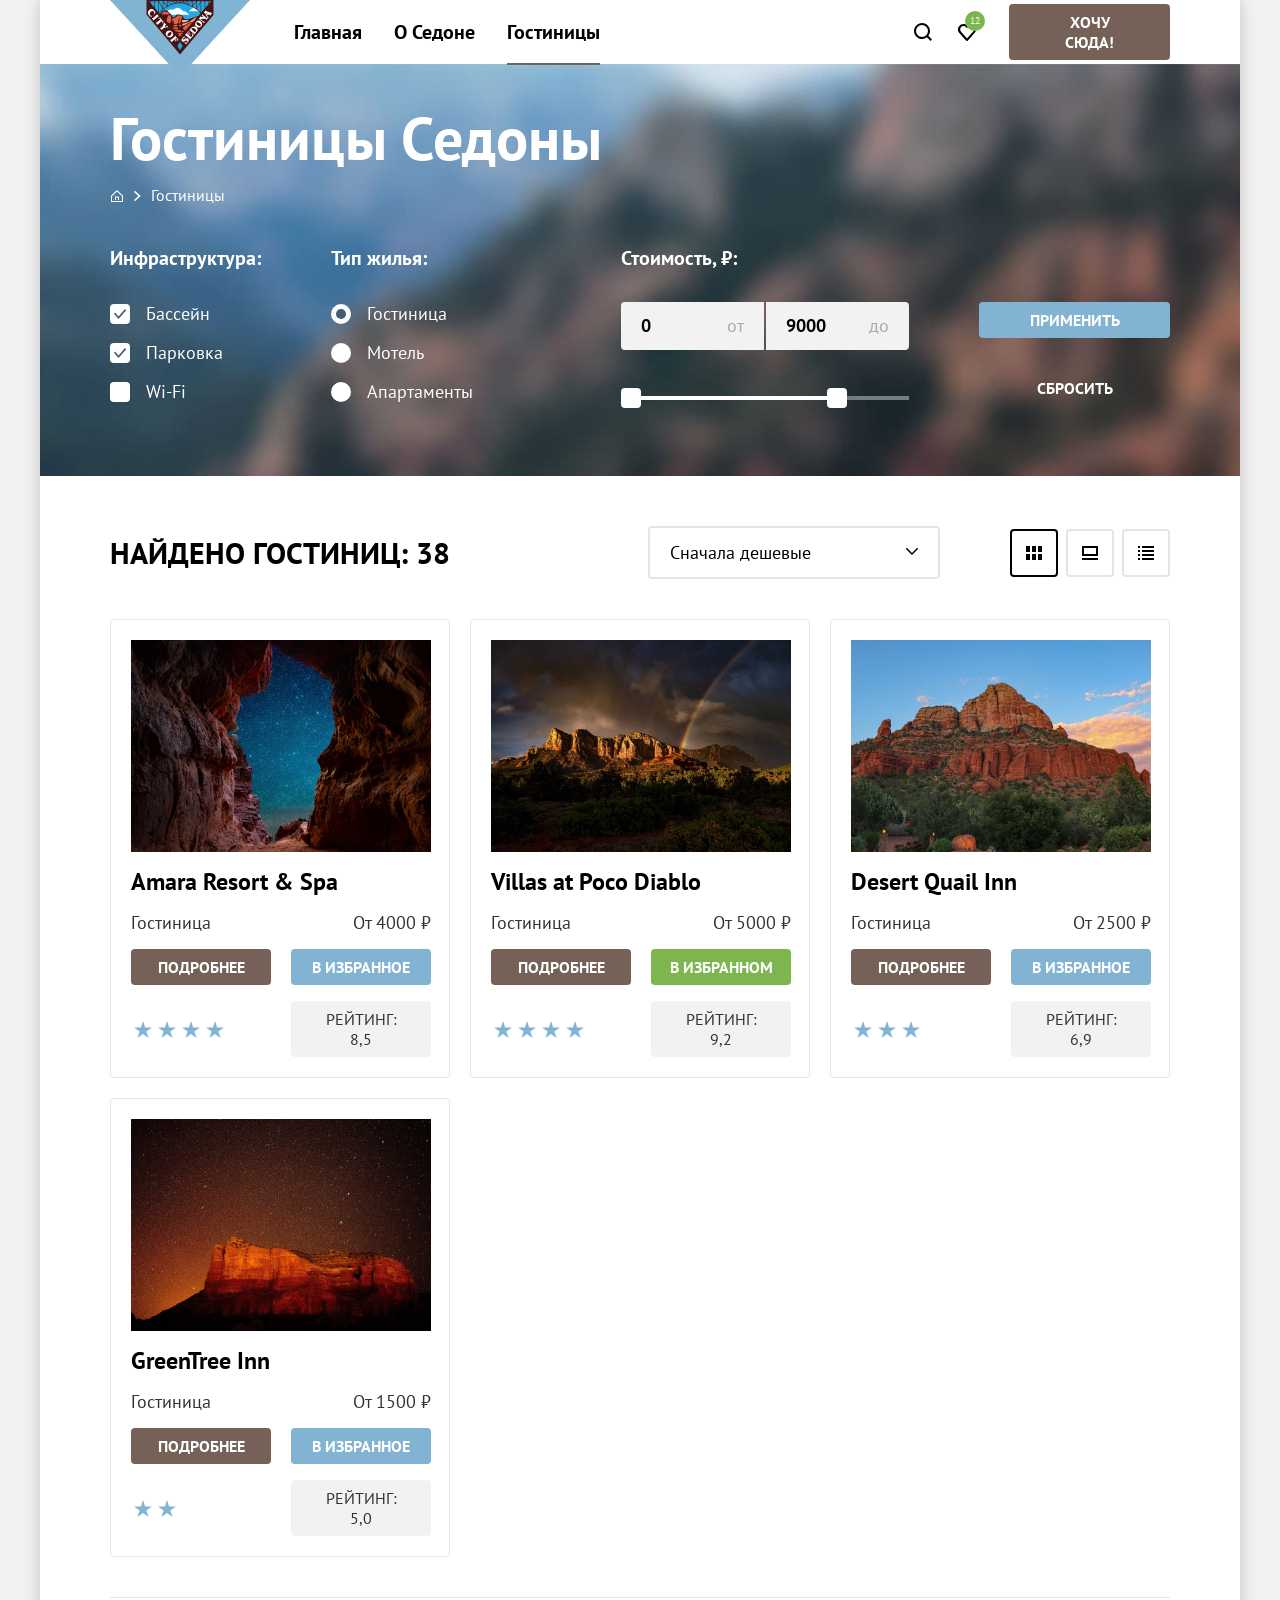
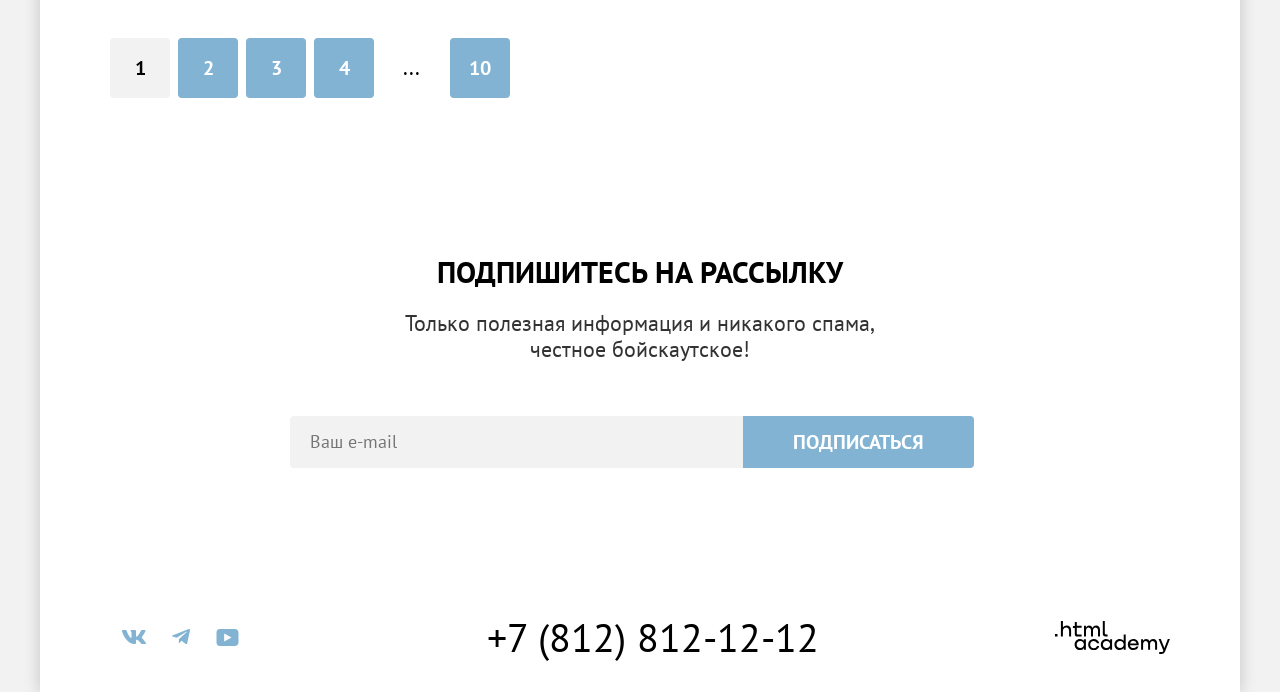
==== commit e870d041: "Завершает стилизацию формы" ====
--- a/catalog.html
+++ b/catalog.html
@@ -107,12 +107,29 @@
               <div class="filter-columns filter-columns-right">
                 <fieldset class="filter-group filter-price">
                   <legend class="filter-title">Стоимость, ₽:</legend>
-                  <label class="visually-hidden filter-label" for="price-min">от</label>
-                  <input class="filter-input" type="number" name="booking-price-min" value="0" id="price-min">
-                  <label class="visually-hidden filter-label" for="price-max">до</label>
-                  <input class="filter-input" type="number" name="booking-price-max" value="9000" id="price-max">
-
-                  <input class="filter-range" type="range" min="1" step="1" name="booking-price-range" value="7000">
+
+                  <label class="range-label filter-label" for="price-min">
+                    <span class="range-label-text">от</span>
+                    <input class="range-input" type="number" name="price-min" value="" id="price-min" placeholder="0">
+                  </label>
+
+                  <label class="range-label filter-label" for="price-max">
+                    <span class="range-label-text">до</span>
+                    <input class="range-input" type="number" name="price-max" value="" id="price-max" placeholder="9000">
+                  </label>
+
+                  <div class="filter-range">
+                    <div class="range-track">
+                      <div class="range-progressbar" style="left: 0; width: 226px">
+                        <button class="range-toggle toggle-min" type="button">
+                          <span class="visually-hidden">Изменить минимальную цену</span>
+                        </button>
+                        <button class="range-toggle toggle-max" type="button">
+                          <span class="visually-hidden">Изменить максимальную цену</span>
+                        </button>
+                      </div>
+                    </div>
+                  </div>
                 </fieldset>
                 <div class="button-wrapper">
                   <button class="button button-submit button-light" type="submit">Применить</button>
--- a/styles/styles.css
+++ b/styles/styles.css
@@ -4,9 +4,12 @@
   --super-light: rgba(255, 255, 255, 0.6);
   --black: #000000;
   --black-transparent: rgba(0, 0, 0, 0.3);
-  --dark-grey: #333333;
+  --black-shadow: rgba(0, 0, 0, 0.25);
+  --black-light-shadow: rgba(0, 0, 0, 0.4);
   --grey: #e5e5e5;
   --grey-transparent: rgba(0, 0, 0, 0.2);
+  --grey-dark: #333333;
+  --grey-blue: #727e85;
   --light-grey: #f2f2f2;
   --brown: #756157;
   --dark-brown: #615048;
@@ -19,7 +22,7 @@
   --green: #7db54f;
   --dark-green: #6c9e42;
 
-  --text-color: var(--dark-grey);
+  --text-color: var(--grey-dark);
   --text-color-accent: var(--black);
   --text-color-contrast: var(--white);
   --text-color-hover: var(--super-light);
@@ -43,6 +46,9 @@
 
   --input-color: var(--light-grey);
   --input-color-hover: var(--grey);
+  --input-color-range: var(--grey-blue);
+  --input-label-color: var(--black-transparent);
+  --input-checkbox-color: var(--dark-blue);
 
   --icon-color: var(--blue-lighter);
   --icon-color-hover: var(--blue-darker);
@@ -57,8 +63,11 @@
   --underline-dark: var(--black-transparent);
 
   --shadow-color: var(--grey-transparent);
+  --shadow-input-hover: var(--black-shadow);
+  --shadow-input-active: var(--black-light-shadow);
 
   --browser-outline: 3px solid var(--blue-lighter);
+  --browser-outline-toggle: 2px solid var(--blue-lighter);
 }
 
 @font-face {
@@ -874,6 +883,10 @@
 }
 
 .filter-item {
+  display: grid;
+  grid-template-columns: 20px auto;
+  gap: 16px;
+  align-items: center;
   margin-top: 0;
   margin-bottom: 16px;
 }
@@ -887,18 +900,79 @@
   line-height: 23px;
 }
 
+.filter-input {
+  position: relative;
+  width: 20px;
+  height: 20px;
+  margin: 0;
+  padding: 0;
+  background-color: var(--bg-color-basic);
+  border-radius: 4px;
+  appearance: none;
+}
+
+.filter-input[type="checkbox"]::after {
+  display: none;
+  position: absolute;
+  content: "";
+  width: 20px;
+  height: 20px;
+  background-color: var(--input-checkbox-color);
+  mask-image: url('../images/icons/list-marker-tick.svg');
+  mask-repeat: no-repeat;
+  mask-position: center;
+}
+
+.filter-input[type="checkbox"]:checked::after {
+  display: block;
+}
+
+.filter-input[type="radio"] {
+  border-radius: 50%;
+}
+
+.filter-input[type="radio"]::after {
+  display: none;
+  position: absolute;
+  content: "";
+  top: 5px;
+  left: 5px;
+  width: 10px;
+  height: 10px;
+  background-color: var(--input-checkbox-color);
+  border-radius: 50%;
+}
+
+.filter-input[type="radio"]:checked::after {
+  display: block;
+}
+
+.filter-input:hover,
+.filter-input:hover ~ .filter-label  {
+  opacity: 0.6;
+}
+
+.filter-input:focus-visible {
+  outline: var(--browser-outline);
+}
+
+.filter-input:active,
+.filter-input:active ~ .filter-label  {
+  opacity: 0.3;
+}
+
 .filter-price {
   display: flex;
   flex-wrap: wrap;
+  gap: 2px;
   width: 288px;
 }
 
-.filter-price .filter-input {
+.range-input {
   box-sizing: border-box;
-  width: 143px;
-  margin-bottom: 36px;
+  width: 100%;
   font-family: inherit;
-  padding: 12px 20px;
+  padding: 12px 44px 12px 20px;
   font-size: 18px;
   line-height: 24px;
   font-weight: 700;
@@ -906,17 +980,102 @@
   background-color: var(--input-color);
   border: none;
   border-radius: 4px 0 0 4px;
-}
-
-.filter-price .filter-input:nth-of-type(2) {
-  margin-left: 2px;
+  appearance: textfield;
+}
+
+.range-input::-webkit-outer-spin-button,
+.range-input::-webkit-inner-spin-button {
+  appearance: none;
+  margin: 0;
+}
+
+.range-input::placeholder {
+  color: var(--text-color-accent);
+}
+
+.range-label {
+  position: relative;
+  width: 143px;
+  margin-bottom: 44px;
+}
+
+.range-label-text {
+  position: absolute;
+  top: 12px;
+  right: 20px;
+  color: var(--input-label-color);
+}
+
+.range-input[name="price-max"] {
   border-radius: 0 4px 4px 0;
 }
+
+.range-input:hover {
+  background-color: var(--input-color-hover);
+}
+
+.range-input:focus-visible {
+  outline: var(--browser-outline);
+  background-color: var(--input-color-hover);
+}
+
+/* .range-label:focus-within .range-label-text {
+  display: none;
+} */
 
 .filter-range {
   width: 100%;
   margin: 0;
 }
+
+.range-track {
+  position: relative;
+  height: 4px;
+  background-color: var(--input-color-range);
+}
+
+.range-progressbar {
+  position: absolute;
+  height: 4px;
+  background-color: var(--bg-color-basic);
+}
+
+.range-toggle {
+  position: absolute;
+  top: 50%;
+  width: 20px;
+  height: 20px;
+  background-color: var(--bg-color-basic);
+  border: none;
+  border-radius: 4px;
+  transform: translateY(-50%);
+  cursor: pointer;
+}
+
+.range-toggle:hover {
+  box-shadow: 0 4px 10px 0 var(--shadow-input-hover);
+}
+
+.range-toggle:focus-visible {
+  outline: var(--browser-outline);
+  box-shadow: 0 4px 10px 0 var(--shadow-input-hover);
+}
+
+.range-toggle:active {
+  outline: var(--browser-outline-toggle);
+  box-shadow: 0 7px 15px 0 var(--shadow-input-active);
+}
+
+.toggle-min {
+  left: 0;
+}
+
+.toggle-max {
+  right: 0;
+    /* right: -10px; */
+}
+
+
 
 .button-wrapper {
   display: flex;
@@ -957,17 +1116,21 @@
   font-size: 18px;
   line-height: 21px;
   background-color: var(--bg-color-basic);
+  background-image: url("../images/icons/arrow-down.svg");
+  background-repeat: no-repeat;
+  background-position: top 20px right 20px;
   border: 2px solid var(--border-color);
   border-radius: 4px;
   cursor: pointer;
-}
-
-.catalog-sort:hover {
+  appearance: none;
+}
+
+.catalog-sort:not(:disabled):hover {
   border-color: var(--border-hover);
 }
 
-.catalog-sort:focus-visible {
-  outline: var(--browser-outline);
+.catalog-sort:not(:disabled):focus-visible {
+  outline: 2px solid var(--border-hover);
 }
 
 .catalog-sort:disabled {
@@ -1017,7 +1180,7 @@
 }
 
 .card-view-button:focus-visible {
-  outline: var(--browser-outline);
+  outline: 2px solid var(--border-hover);
 }
 
 .card-view-button:active {
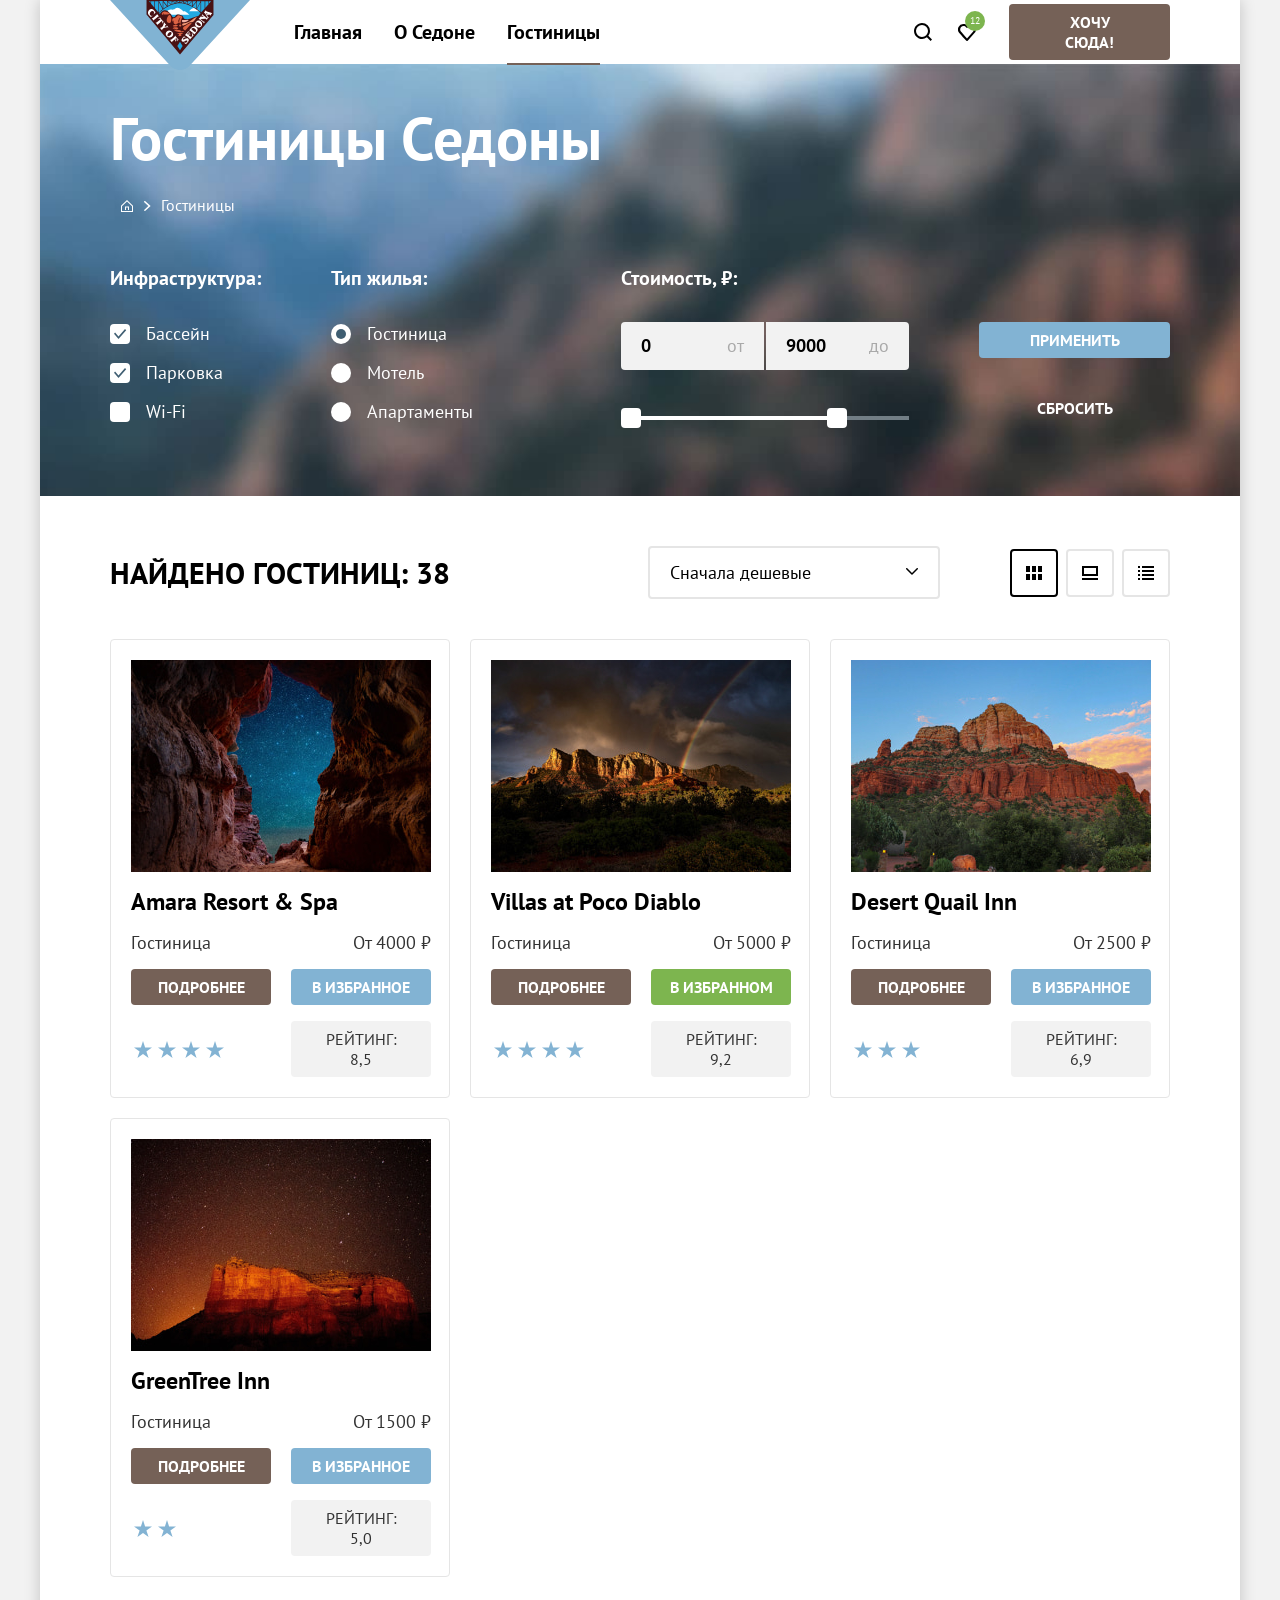
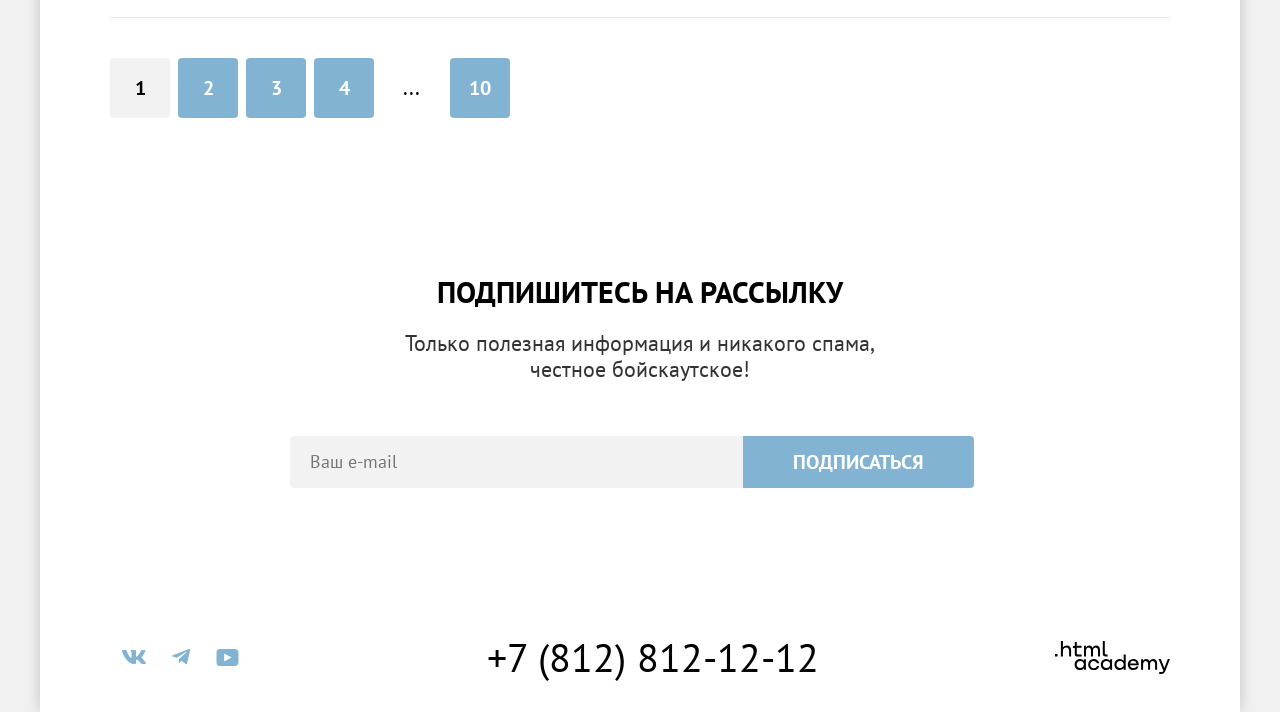
==== commit dfbc5c55: "Подготовка к защите Добавляет расширенную область клика для ссылок в хлебных крошках. Добавляет сос" ====
--- a/catalog.html
+++ b/catalog.html
@@ -132,7 +132,7 @@
                   </div>
                 </fieldset>
                 <div class="button-wrapper">
-                  <button class="button button-submit button-light" type="submit">Применить</button>
+                  <button class="button button-light" type="submit">Применить</button>
                   <button class="button button-reset" type="reset">Сбросить</button>
                 </div>
               </div>
@@ -303,7 +303,7 @@
         </ul>
         <a class="page-footer-phone" href="tel:+78128121212">+7 (812) 812-12-12</a>
         <a class="page-footer-link" href="https://htmlacademy.ru/intensive/htmlcss">
-          <svg class="htmlacademy-logo" aria-role="img" aria-label="Разработчик - HTML Academy" focusable="false"
+          <svg class="htmlacademy-logo" role="img" aria-label="Разработчик - HTML Academy" focusable="false"
             xmlns="http://www.w3.org/2000/svg" width="115" height="33" viewBox="0 0 115 33">
             <path
               d="M0 12.9v2.6h2.5v-2.6zM11.6 4.5Q9.2 4.6 8 6.2h-.1V0h-2v15.5h2v-5.3c0-2.1 1.3-3.6 3.3-3.6 1.8 0 2.9 1.4 2.9 3.2v5.7h2V9.4c.1-3-1.8-4.9-4.5-4.9M26.6 4.8h-4.8V1.1h-2v3.8h-1.9v2h1.9v6q0 2.6 2.7 2.7h4.1v-2h-3.7q-1 0-1.1-1.1V6.8h4.8zM41.1 4.6q-2.5 0-3.5 2.1h-.1a4 4 0 0 0-3.4-2.1Q32 4.8 31 6.4h-.1V4.8H29v10.6h2V10c0-2 1-3.5 2.6-3.5q2.3.1 2.4 2.6v6.3h2V9.8c0-2.4 1.4-3.3 2.6-3.3q2.3.1 2.4 2.6v6.3h2V8.9c.1-2.5-1.4-4.3-3.9-4.3M47.8 12.7q0 2.6 2.8 2.7h2v-2h-1.7q-1 0-1.1-1.1V0h-2zM28.9 19.7a5 5 0 0 0-3.9-1.8c-3.1 0-5.4 2.3-5.4 5.6s2.3 5.6 5.4 5.6q2.7-.1 3.8-1.9h.1v1.6h2V18.2h-2zm-3.6 7.4a3.5 3.5 0 0 1-3.6-3.6c0-2 1.4-3.6 3.6-3.6s3.6 1.6 3.6 3.6c0 1.9-1.4 3.6-3.6 3.6M44.2 22c-.5-2.4-2.6-4.1-5.4-4.1a5.4 5.4 0 0 0-5.6 5.6c0 3.1 2.2 5.6 5.6 5.6 2.8 0 4.9-1.8 5.4-4.2h-2.1a3.4 3.4 0 0 1-3.3 2.3 3.5 3.5 0 0 1-3.6-3.6c0-2 1.4-3.6 3.6-3.6q2.5.2 3.3 2.2h2.1zM55.1 19.7a5 5 0 0 0-3.9-1.8c-3.1 0-5.4 2.3-5.4 5.6s2.3 5.6 5.4 5.6q2.7-.1 3.8-1.9h.1v1.6h2V18.2h-2zm-3.6 7.4a3.5 3.5 0 0 1-3.6-3.6c0-2 1.4-3.6 3.6-3.6s3.6 1.6 3.6 3.6c0 1.9-1.5 3.6-3.6 3.6M68.7 19.8a5 5 0 0 0-3.9-1.9c-3.1 0-5.4 2.3-5.4 5.6s2.2 5.6 5.4 5.6q2.6-.1 3.8-1.8h.1v1.5h2V13.4h-2zm-3.6 7.3a3.5 3.5 0 0 1-3.6-3.6c0-2 1.4-3.6 3.6-3.6s3.6 1.6 3.6 3.6c-.1 2-1.5 3.6-3.6 3.6M78.3 17.9a5.4 5.4 0 0 0-5.5 5.6c0 3 2.1 5.6 5.5 5.6 2.5 0 4.5-1.3 5.2-3.6h-2.1q-.8 1.6-3 1.6c-1.9 0-3.3-1.3-3.4-2.9h8.8c.2-3.6-2-6.3-5.5-6.3m0 1.9q2.7.1 3.3 2.6h-6.5a3 3 0 0 1 3.2-2.6M98.2 17.9a4 4 0 0 0-3.6 2h-.1q-1-1.9-3.4-2-2.2 0-3.1 1.8v-1.5h-1.9v10.6h2v-5.4q.1-3.2 2.6-3.5 2.3.1 2.4 2.6v6.3h2v-5.6c0-2.4 1.4-3.3 2.6-3.3q2.3.1 2.4 2.6v6.3h2v-6.5c.1-2.6-1.4-4.4-3.9-4.4M109.4 27l-3.6-8.9h-2.2l4.8 11.6q-.3 1.3-1.7 1.2h-2.5v2h2.5q2.6 0 3.5-2.6l4.7-12.2h-2.1z" />
--- a/styles/styles.css
+++ b/styles/styles.css
@@ -1,73 +1,88 @@
 :root {
   --white: #ffffff;
-  --white-transparent: rgba(255, 255, 255, 0.3);
-  --super-light: rgba(255, 255, 255, 0.6);
+  --white-transparent-60: rgba(255, 255, 255, 0.6);
+  --white-transparent-30: rgba(255, 255, 255, 0.3);
+  --white-transparent-10: rgba(255, 255, 255, 0.1);
   --black: #000000;
-  --black-transparent: rgba(0, 0, 0, 0.3);
-  --black-shadow: rgba(0, 0, 0, 0.25);
-  --black-light-shadow: rgba(0, 0, 0, 0.4);
+  --black-transparent-60: rgba(0, 0, 0, 0.6);
+  --black-transparent-40: rgba(0, 0, 0, 0.4);
+  --black-transparent-30: rgba(0, 0, 0, 0.3);
+  --black-transparent-25: rgba(0, 0, 0, 0.25);
+  --black-transparent-20: rgba(0, 0, 0, 0.2);
+  --black-transparent-15: rgba(0, 0, 0, 0.15);
   --grey: #e5e5e5;
-  --grey-transparent: rgba(0, 0, 0, 0.2);
   --grey-dark: #333333;
   --grey-blue: #727e85;
-  --light-grey: #f2f2f2;
+  --grey-light: #f2f2f2;
+  --grey-super-light: rgba(242, 242, 242, 0.8);
   --brown: #756157;
-  --dark-brown: #615048;
+  --brown-dark: #615048;
+  --brown-light: rgba(117, 97, 87, 0.3);
   --blue: #82b3d3;
-  --blue-lighter: #83b3d3;
+  --blue-light: #83b3d3;
   --blue-darker: #68a2ca;
-  --dark-blue: #3f5e72;
-  --light-blue: rgba(131, 179, 211, 0.12);
-  --lighter-blue: rgba(131, 179, 211, 0.2);
+  --blue-dark: #3f5e72;
+  --blue-transparent-12: rgba(131, 179, 211, 0.12);
+  --blue-transparent-20: rgba(131, 179, 211, 0.2);
   --green: #7db54f;
-  --dark-green: #6c9e42;
+  --green-dark: #6c9e42;
+  --coral-red: #ff5757;
 
   --text-color: var(--grey-dark);
   --text-color-accent: var(--black);
   --text-color-contrast: var(--white);
-  --text-color-hover: var(--super-light);
-  --text-color-active: var(--white-transparent);
+  --text-color-hover: var(--white-transparent-60);
+  --text-color-active: var(--white-transparent-30);
   --text-color-menu-hover: var(--brown);
+  --text-color-disabled: var(--white-transparent-10);
+  --text-color-error: var(--coral-red);
 
   --bg-color-basic: var(--white);
   --bg-color-main: var(--blue);
-  --bg-color-dark: var(--dark-blue);
-  --bg-color-accent: var(--light-blue);
-  --bg-color-accent-lighter: var(--lighter-blue);
-  --bg-color-additional: var(--light-grey);
+  --bg-color-dark: var(--blue-dark);
+  --bg-color-accent: var(--blue-transparent-12);
+  --bg-color-accent-lighter: var(--blue-transparent-20);
+  --bg-color-additional: var(--grey-light);
+  --bg-color-overlay: var(--grey-super-light);
+  --bg-color-tooltip: var(--grey-dark);
 
   --button-dark: var(--brown);
-  --button-dark-hover: var(--dark-brown);
+  --button-dark-hover: var(--brown-dark);
   --button-light: var(--blue);
   --button-light-hover: var(--blue-darker);
   --button-favorited: var(--green);
-  --button-favorited-hover: var(--dark-green);
+  --button-favorited-hover: var(--green-dark);
   --button-disabled: var(--grey);
 
-  --input-color: var(--light-grey);
+  --input-color: var(--grey-light);
   --input-color-hover: var(--grey);
-  --input-color-range: var(--grey-blue);
-  --input-label-color: var(--black-transparent);
-  --input-checkbox-color: var(--dark-blue);
-
-  --icon-color: var(--blue-lighter);
+  --input-range-color: var(--grey-blue);
+  --input-label-color: var(--black-transparent-30);
+  --input-checkbox-color: var(--blue-dark);
+  --input-placeholder-color: var(--black-transparent-60);
+
+  --icon-color: var(--blue-light);
   --icon-color-hover: var(--blue-darker);
   --icon-color-additional: var(--black);
   --icon-color-accent: var(--green);
+  --icon-color-active: var(--black-transparent-30);
+  --icon-color-controls: var(--brown-light);
 
   --border-color: var(--grey);
   --border-hover: var(--blue-darker);
   --border-active: var(--black);
 
-  --underline-light: var(--white-transparent);
-  --underline-dark: var(--black-transparent);
-
-  --shadow-color: var(--grey-transparent);
-  --shadow-input-hover: var(--black-shadow);
-  --shadow-input-active: var(--black-light-shadow);
-
-  --browser-outline: 3px solid var(--blue-lighter);
-  --browser-outline-toggle: 2px solid var(--blue-lighter);
+  --underline-light: var(--white-transparent-30);
+  --underline-dark: var(--black-transparent-30);
+
+  --shadow-color: var(--black-transparent-20);
+  --shadow-toggle-hover: var(--black-transparent-25);
+  --shadow-toggle-active: var(--black-transparent-40);
+  --shadow-color-modal: var(--black-transparent-15);
+  --shadow-color-tooltip: var(--black-transparent-30);
+
+  --browser-outline: 3px solid var(--blue-light);
+  --browser-outline-toggle: 2px solid var(--blue-light);
 }
 
 @font-face {
@@ -152,8 +167,13 @@
   background-color: var(--button-dark);
 }
 
-.button:disabled {
+.button:disabled,
+.button:disabled:hover,
+.button:disabled:focus-visible,
+.button:disabled:active {
+  color: var(--text-color-contrast);
   background-color: var(--button-disabled);
+  cursor: auto;
 }
 
 .button-light {
@@ -199,6 +219,14 @@
 
 .button-reset:active {
   color: var(--text-color-active);
+  background-color: transparent;
+}
+
+.button-reset:disabled,
+.button-reset:disabled:hover,
+.button-reset:disabled:focus-visible,
+.button-reset:disabled:active {
+  color: var(--text-color-disabled);
   background-color: transparent;
 }
 
@@ -637,12 +665,17 @@
   border-radius: 4px 0 0 4px;
 }
 
-.subscription-field:hover {
+.subscription-field:not(:disabled):hover {
   background-color: var(--input-color-hover);
 }
 
-.subscription-field:focus {
+.subscription-field:focus-visible {
+  outline: var(--browser-outline);
   background-color: var(--input-color-hover);
+}
+
+.subscription-field:disabled {
+  opacity: 0.6;
 }
 
 .page-footer {
@@ -797,7 +830,7 @@
   position: absolute;
   content: "";
   top: 50%;
-  right: 10px;
+  right: 0;
   width: 7px;
   height: 10px;
   background-color: var(--bg-color-basic);
@@ -809,7 +842,8 @@
 
 .breadcrumbs-link {
   display: block;
-  margin-right: 28px;
+  padding: 10px;
+  margin-right: 8px;
   color: var(--text-color-contrast);
   text-decoration: none;
 }
@@ -911,45 +945,36 @@
   appearance: none;
 }
 
-.filter-input[type="checkbox"]::after {
+.filter-input[type="radio"] {
+  border-radius: 50%;
+}
+
+.filter-input::after {
   display: none;
-  position: absolute;
   content: "";
   width: 20px;
   height: 20px;
   background-color: var(--input-checkbox-color);
-  mask-image: url('../images/icons/list-marker-tick.svg');
   mask-repeat: no-repeat;
   mask-position: center;
 }
 
-.filter-input[type="checkbox"]:checked::after {
-  display: block;
-}
-
-.filter-input[type="radio"] {
-  border-radius: 50%;
+.filter-input[type="checkbox"]::after {
+  mask-image: url('../images/icons/list-marker-tick.svg');
 }
 
 .filter-input[type="radio"]::after {
-  display: none;
-  position: absolute;
-  content: "";
-  top: 5px;
-  left: 5px;
-  width: 10px;
-  height: 10px;
-  background-color: var(--input-checkbox-color);
-  border-radius: 50%;
-}
-
-.filter-input[type="radio"]:checked::after {
+  mask-image: url('../images/icons/list-marker-circle.svg');
+}
+
+.filter-input:checked::after {
   display: block;
 }
 
 .filter-input:hover,
 .filter-input:hover ~ .filter-label  {
   opacity: 0.6;
+  cursor: pointer;
 }
 
 .filter-input:focus-visible {
@@ -958,6 +983,12 @@
 
 .filter-input:active,
 .filter-input:active ~ .filter-label  {
+  opacity: 0.3;
+}
+
+.filter-input:disabled,
+.filter-input:disabled ~ .filter-label {
+  pointer-events: none;
   opacity: 0.3;
 }
 
@@ -1010,7 +1041,7 @@
   border-radius: 0 4px 4px 0;
 }
 
-.range-input:hover {
+.range-input:not(:disabled):hover {
   background-color: var(--input-color-hover);
 }
 
@@ -1019,9 +1050,9 @@
   background-color: var(--input-color-hover);
 }
 
-/* .range-label:focus-within .range-label-text {
-  display: none;
-} */
+.range-input:disabled {
+  opacity: 0.2;
+}
 
 .filter-range {
   width: 100%;
@@ -1031,7 +1062,7 @@
 .range-track {
   position: relative;
   height: 4px;
-  background-color: var(--input-color-range);
+  background-color: var(--input-range-color);
 }
 
 .range-progressbar {
@@ -1053,17 +1084,17 @@
 }
 
 .range-toggle:hover {
-  box-shadow: 0 4px 10px 0 var(--shadow-input-hover);
+  box-shadow: 0 4px 10px 0 var(--shadow-toggle-hover);
 }
 
 .range-toggle:focus-visible {
   outline: var(--browser-outline);
-  box-shadow: 0 4px 10px 0 var(--shadow-input-hover);
+  box-shadow: 0 4px 10px 0 var(--shadow-toggle-hover);
 }
 
 .range-toggle:active {
   outline: var(--browser-outline-toggle);
-  box-shadow: 0 7px 15px 0 var(--shadow-input-active);
+  box-shadow: 0 7px 15px 0 var(--shadow-toggle-active);
 }
 
 .toggle-min {
@@ -1072,10 +1103,7 @@
 
 .toggle-max {
   right: 0;
-    /* right: -10px; */
-}
-
-
+}
 
 .button-wrapper {
   display: flex;
@@ -1135,6 +1163,7 @@
 
 .catalog-sort:disabled {
   opacity: 0.3;
+  cursor: auto;
 }
 
 .card-view-buttons {
@@ -1378,3 +1407,350 @@
   color: var(--text-color-accent);
   background-color: transparent;
 }
+
+/*
+  Клас modal-container-show отвечает за отображение модального окна:
+  По умолчанию модальное окно modal-container скрыто.
+  Добавление класса modal-container-show отображает окно.
+*/
+
+.modal-container {
+  display: none;
+  position: fixed;
+  top: 0;
+  left: 0;
+  width: 100%;
+  height: 100%;
+  background-color: var(--bg-color-overlay);
+}
+
+.modal-container-show {
+  display: flex;
+}
+
+.modal {
+  position: relative;
+  box-sizing: border-box;
+  width: 717px;
+  margin: auto;
+  padding: 64px 70px;
+  background-color: var(--bg-color-basic);
+  border-radius: 30px;
+  box-shadow: 0 25px 50px 0 var(--shadow-color-modal);
+}
+
+.modal-content {
+  width: 577px;
+}
+
+.modal-header {
+  margin: 0;
+  margin-bottom: 64px;
+  padding-right: 40px;
+  font-size: 30px;
+  line-height: 36px;
+  font-weight: 700;
+  color: var(--text-color-accent);
+  text-transform: uppercase;
+}
+
+.search-form {
+  display: grid;
+  grid-template-columns: 247px 242px;
+  column-gap: 88px;
+  row-gap: 23px;
+  align-items: center;
+}
+
+.field-group {
+  display: grid;
+  grid-template-columns: 120px 1fr;
+  column-gap: 18px;
+  align-items: center;
+}
+
+.search-form-dates {
+  grid-column: 1 / -1;
+  grid-template-rows: 48px 1fr;
+  row-gap: 4px;
+}
+
+.search-form-label {
+  font-size: 20px;
+  line-height: 24px;
+  font-weight: 700;
+  color: var(--text-color-accent);
+  text-transform: capitalize;
+}
+
+.search-form-dates .search-form-label {
+  grid-column: 1 / 2;
+  grid-row: 1 / 3;
+  align-self: start;
+  padding-top: 12px;
+}
+
+.search-form-input {
+  box-sizing: border-box;
+  font-family: inherit;
+  padding: 12px 40px 12px 20px;
+  font-size: 18px;
+  line-height: 24px;
+  font-weight: 700;
+  color: var(--text-color-accent);
+  background-color: var(--input-color);
+  border: none;
+  border-radius: 4px;
+  appearance: textfield;
+}
+
+.search-form-input::placeholder {
+  color: var(--input-placeholder-color);
+}
+
+.search-form-input:not(:disabled):hover {
+  background-color: var(--input-color-hover);
+}
+
+.search-form-input:focus-visible {
+  outline: var(--browser-outline);
+  background-color: var(--input-color-hover);
+}
+
+.search-form-input:disabled {
+  opacity: 0.4;
+}
+
+.input-message {
+  display: none;
+  grid-column: 2 / -1;
+  grid-row: 2 / 3;
+  align-self: start;
+  max-width: 400px;
+  padding: 0 20px;
+  font-size: 16px;
+  line-height: 21px;
+  font-weight: 400;
+  text-transform: none;
+}
+
+/* Класс input-message-error для сообщения об ошибке */
+.input-message-error {
+  color: var(--text-color-error);
+}
+
+.search-form-date {
+  background-image: url("../images/icons/calendar.svg");
+  background-repeat: no-repeat;
+  background-position: top 16px right 22px;
+  background-size: 16px 15px;
+}
+
+.search-form-date:invalid ~ .input-message-error {
+  display: block;
+}
+
+.search-form-date:valid ~ .input-message {
+  display: block;
+}
+
+.count-wrapper {
+  display: grid;
+  grid-template-columns: 40px 31px 40px;
+  grid-template-rows: 48px;
+  width: 111px;
+}
+
+.search-form-count {
+  padding: 12px 0;
+  line-height: 20px;
+  text-align: center;
+  border-radius: 0;
+}
+
+.search-form-count::-webkit-outer-spin-button,
+.search-form-count::-webkit-inner-spin-button {
+  appearance: none;
+  margin: 0;
+}
+
+.count-button {
+  padding: 0;
+  color: var(--icon-color-controls);
+  background-color: var(--input-color);
+  border: none;
+  cursor: pointer;
+}
+
+.count-button::before {
+  content: "";
+  display: block;
+  width: 100%;
+  height: 100%;
+  background-color: currentColor;
+  mask-repeat: no-repeat;
+  mask-position: center;
+  mask-size: 14px 14px;
+}
+
+.count-button-decrease {
+  border-radius: 4px 0 0 4px;
+}
+
+.count-button-decrease::before {
+  mask-image: url("../images/icons/minus.svg");
+}
+
+.count-button-increase {
+  border-radius: 0 4px 4px 0;
+}
+
+.count-button-increase::before {
+  mask-image: url("../images/icons/plus.svg");
+}
+
+.count-button:not(:disabled):hover {
+  color: var(--icon-color-additional);
+  background-color: var(--input-color-hover);
+}
+
+.count-button:focus-visible {
+  color: var(--icon-color-additional);
+  background-color: var(--input-color-hover);
+  outline: var(--browser-outline);
+}
+
+.count-button:active {
+  color: var(--shadow-color);
+}
+
+.count-button:disabled {
+  opacity: 0.4;
+  cursor: auto;
+}
+
+.field-group-tooltip {
+  grid-template-columns: auto 1fr 111px;
+  gap: 10px;
+}
+
+.tooltip {
+  position: relative;
+}
+
+.tooltip-text {
+  display: none;
+  z-index: 1;
+  position: absolute;
+  top: calc(100% + 15px);
+  left: -115px;
+  box-sizing: border-box;
+  width: 256px;
+  padding: 15px 18px 18px 22px;
+  font-size: 16px;
+  line-height: 20px;
+  font-weight: 400;
+  color: var(--text-color-contrast);
+  text-transform: none;
+  background-color: var(--bg-color-tooltip);
+  border-radius: 10px;
+  box-shadow: 0 15px 30px 0 var(--shadow-color-tooltip);
+}
+
+.tooltip-text::before {
+  content: "";
+  display: block;
+  position: absolute;
+  top: -9px;
+  left: 50%;
+  width: 0;
+  height: 0;
+  border: 10px solid #333333;
+  border-left-color: transparent;
+  border-right-color: transparent;
+  border-top-style: none;
+  transform: translateX(-50%);
+}
+
+.tooltip-button {
+  display: block;
+  width: 26px;
+  height: 26px;
+  background-color: var(--bg-color-main);
+  background-image: url("../images/icons/info.svg");
+  background-repeat: no-repeat;
+  background-size: 2px 12px;
+  background-position: center;
+  border: none;
+  border-radius: 50%;
+  cursor: pointer;
+}
+
+.tooltip-button:hover {
+  background-color: var(--button-light-hover);
+}
+
+.tooltip-button:hover + .tooltip-text,
+.tooltip-button:focus-visible + .tooltip-text {
+  display: block;
+}
+
+.tooltip-button:focus-visible {
+  background-color: var(--button-light-hover);
+  outline: var(--browser-outline);
+}
+
+.tooltip-button:active {
+  background-color: var(--button-light);
+}
+
+.search-form-submit {
+  grid-column: 1 / -1;
+  margin-top: 25px;
+  padding: 18px;
+  font-size: 20px;
+  line-height: 24px;
+}
+
+.search-form-submit:active {
+  background-color: var(--button-light-hover);
+}
+
+.modal-close-button {
+  position: absolute;
+  top: 64px;
+  right: 52px;
+  width: 52px;
+  height: 52px;
+  color: var(--icon-color-additional);
+  background-color: var(--bg-color-additional);
+  border: none;
+  border-radius: 50%;
+  cursor: pointer;
+}
+
+.modal-close-button::before {
+  content: "";
+  position: absolute;
+  top: 0;
+  left: 0;
+  width: 52px;
+  height: 52px;
+  background-color: currentColor;
+  mask-image: url("../images/icons/cross.svg");
+  mask-repeat: no-repeat;
+  mask-position: center;
+  mask-size: 14px 14px;
+}
+
+.modal-close-button:hover {
+  background-color: var(--button-disabled);
+}
+
+.modal-close-button:focus-visible {
+  outline: var(--browser-outline);
+}
+
+.modal-close-button:active {
+  color: var(--icon-color-active);
+}
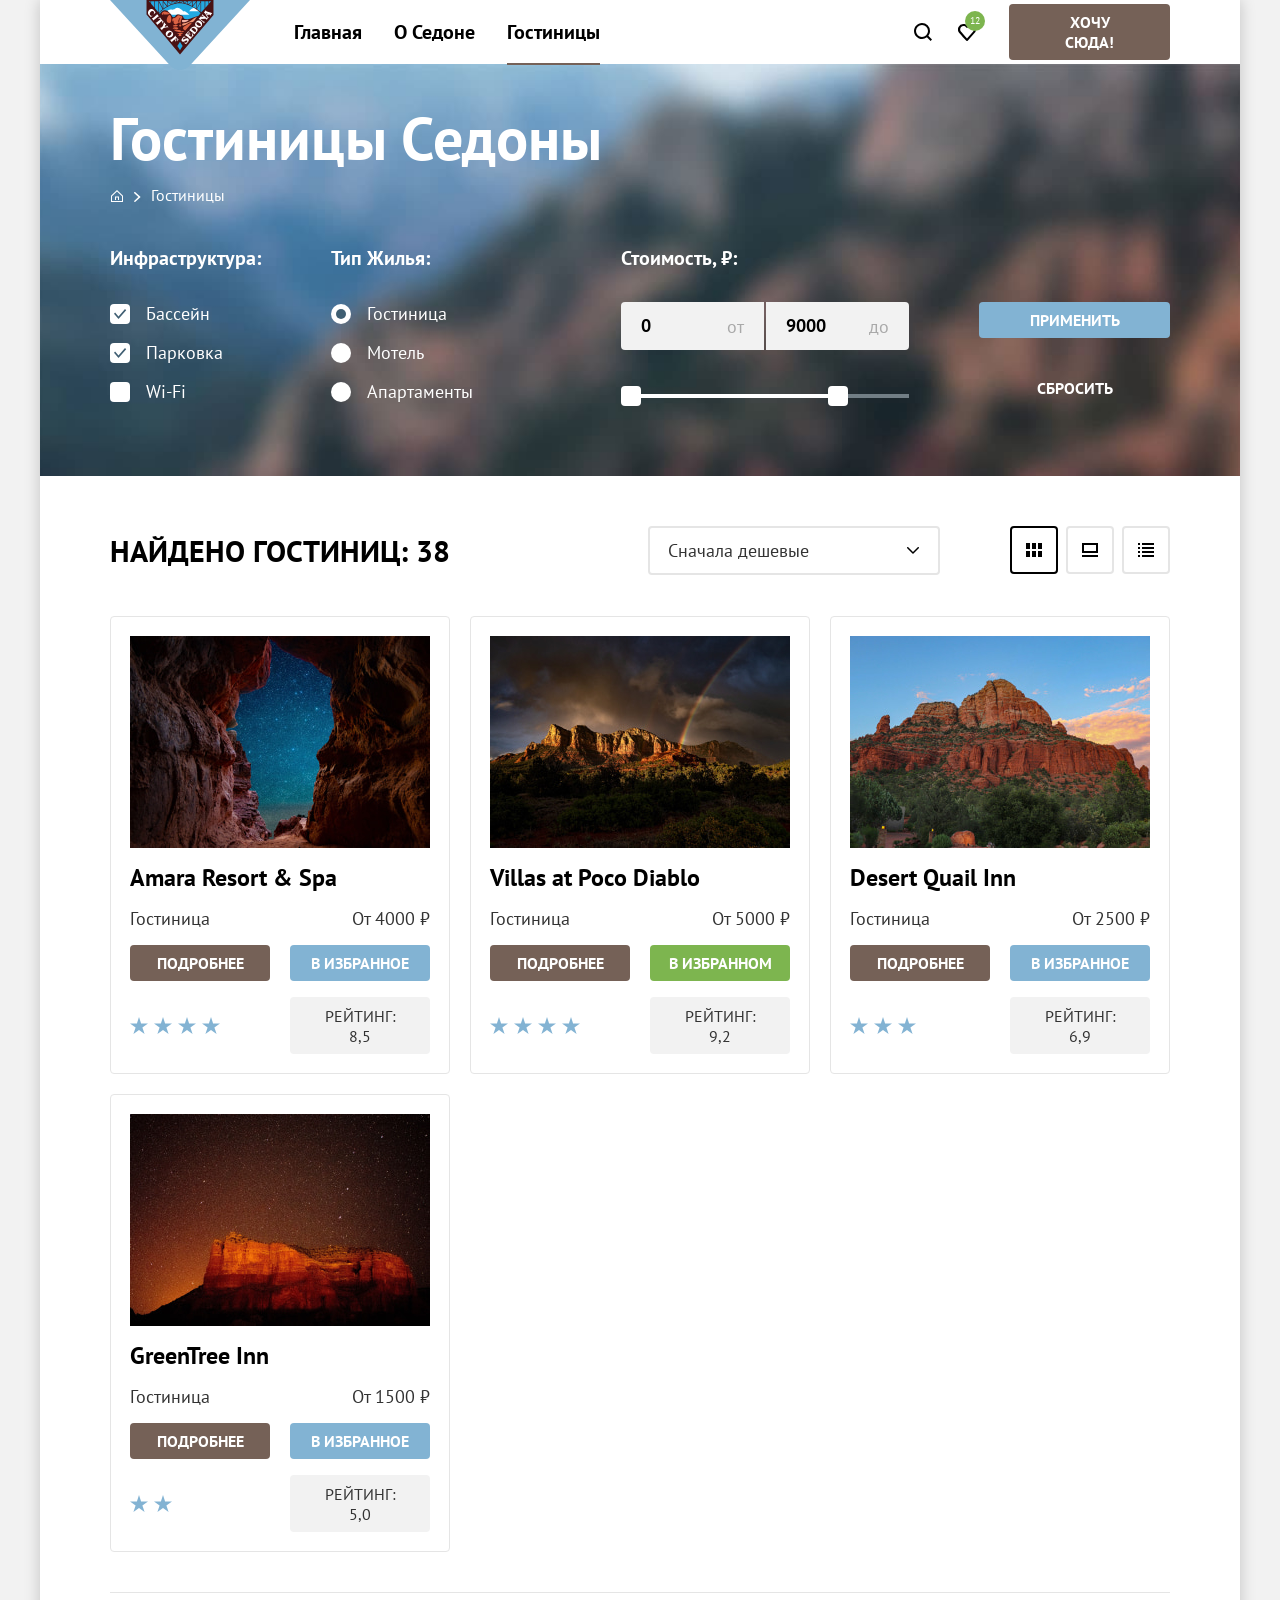
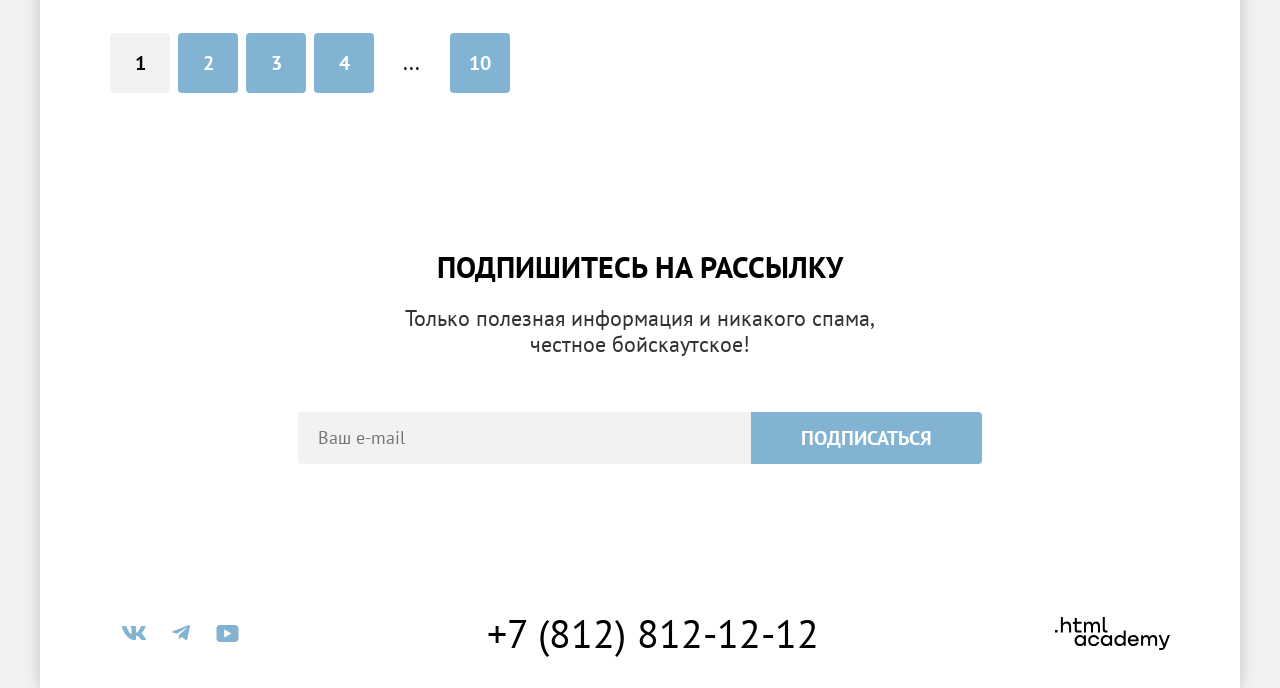
==== commit fbd19fbc: "Добавляет правки по критериям 1. Pixel Perfect 2. Удаляет неиспользуемые файлы" ====
--- a/catalog.html
+++ b/catalog.html
@@ -120,7 +120,7 @@
 
                   <div class="filter-range">
                     <div class="range-track">
-                      <div class="range-progressbar" style="left: 0; width: 226px">
+                      <div class="range-progressbar" style="left: 0; width: 227px">
                         <button class="range-toggle toggle-min" type="button">
                           <span class="visually-hidden">Изменить минимальную цену</span>
                         </button>
--- a/styles/styles.css
+++ b/styles/styles.css
@@ -467,7 +467,7 @@
 }
 
 .advantages-item {
-  padding: 112px 85px;
+  padding: 112px 80px;
   background-color: var(--bg-color-accent);
 }
 
@@ -489,7 +489,7 @@
 .advantages-title::after {
   position: absolute;
   content: "";
-  bottom: -30px;
+  bottom: -32px;
   left: 50%;
   width: 60px;
   height: 2px;
@@ -513,7 +513,7 @@
 }
 
 .advantages-wrapper {
-  padding: 102px 85px;
+  padding: 102px 80px;
 }
 
 .advantages-photo {
@@ -536,7 +536,7 @@
 }
 
 .service {
-  padding-top: 64px;
+  padding-top: 65px;
   text-align: center;
 }
 
@@ -566,13 +566,13 @@
   height: 76px;
   background-color: var(--icon-color);
   mask-repeat: no-repeat;
-  mask-position: center;
+  mask-position: top;
   transform: translateX(-50%);
 }
 
 .service-item-housing::before {
   mask-image: url("../images/icons/housing.svg");
-  mask-size: 100% auto;
+  mask-size: 75px 72px;
 }
 
 .service-item-food::before {
@@ -632,7 +632,7 @@
 }
 
 .subscription .block-text {
-  margin-bottom: 54px;
+  margin-bottom: 55px;
 }
 
 .subscription-index {
@@ -650,6 +650,7 @@
 .subscription-form {
   display: flex;
   width: 684px;
+  margin: 0 auto;
 }
 
 .subscription-field {
@@ -800,12 +801,11 @@
 }
 
 .inner-header {
-  margin-bottom: 40px;
+  margin-bottom: 30px;
 }
 
 .inner-header-title {
-  margin-top: 0;
-  margin-bottom: 8px;
+  margin: 0;
   font-size: 60px;
   line-height: 78px;
   font-weight: 700;
@@ -842,10 +842,14 @@
 
 .breadcrumbs-link {
   display: block;
-  padding: 10px;
+  padding: 8px 10px 10px 10px;
   margin-right: 8px;
   color: var(--text-color-contrast);
   text-decoration: none;
+}
+
+.breadcrumbs-link-home {
+  padding-left: 0;
 }
 
 .breadcrumbs-link-home::before {
@@ -908,6 +912,7 @@
   font-size: 20px;
   line-height: 24px;
   font-weight: 700;
+  text-transform: capitalize;
 }
 
 .filter-list {
@@ -1027,12 +1032,12 @@
 .range-label {
   position: relative;
   width: 143px;
-  margin-bottom: 44px;
+  margin-bottom: 42px;
 }
 
 .range-label-text {
   position: absolute;
-  top: 12px;
+  top: 13px;
   right: 20px;
   color: var(--input-label-color);
 }
@@ -1120,11 +1125,12 @@
 .catalog-wrapper {
   display: flex;
   flex-wrap: wrap;
-  align-items: center;
-  margin-bottom: 40px;
+  align-items: flex-start;
+  margin-bottom: 41px;
 }
 
 .catalog-title {
+  align-self: center;
   max-width: 400px;
   margin-top: 0;
   margin-right: auto;
@@ -1139,14 +1145,15 @@
 .catalog-sort {
   width: 292px;
   margin-right: 70px;
-  padding: 14px 20px;
+  padding: 12px 20px 12px 18px;
   font-family: inherit;
   font-size: 18px;
   line-height: 21px;
+  color: var(--text-color);
   background-color: var(--bg-color-basic);
   background-image: url("../images/icons/arrow-down.svg");
   background-repeat: no-repeat;
-  background-position: top 20px right 20px;
+  background-position: top 19px right 19px;
   border: 2px solid var(--border-color);
   border-radius: 4px;
   cursor: pointer;
@@ -1236,7 +1243,7 @@
     1fr
     auto;
   gap: 16px 20px;
-  padding: 20px;
+  padding: 19px;
   border: 1px solid var(--border-color);
   border-radius: 4px;
 }
@@ -1342,7 +1349,7 @@
 .card-rating {
   grid-column: 2 / 3;
   margin: 0;
-  padding: 8px 22px;
+  padding: 9px 22px 8px;
   font-size: 16px;
   line-height: 20px;
   text-transform: uppercase;
@@ -1710,6 +1717,7 @@
   padding: 18px;
   font-size: 20px;
   line-height: 24px;
+  border-radius: 10px;
 }
 
 .search-form-submit:active {
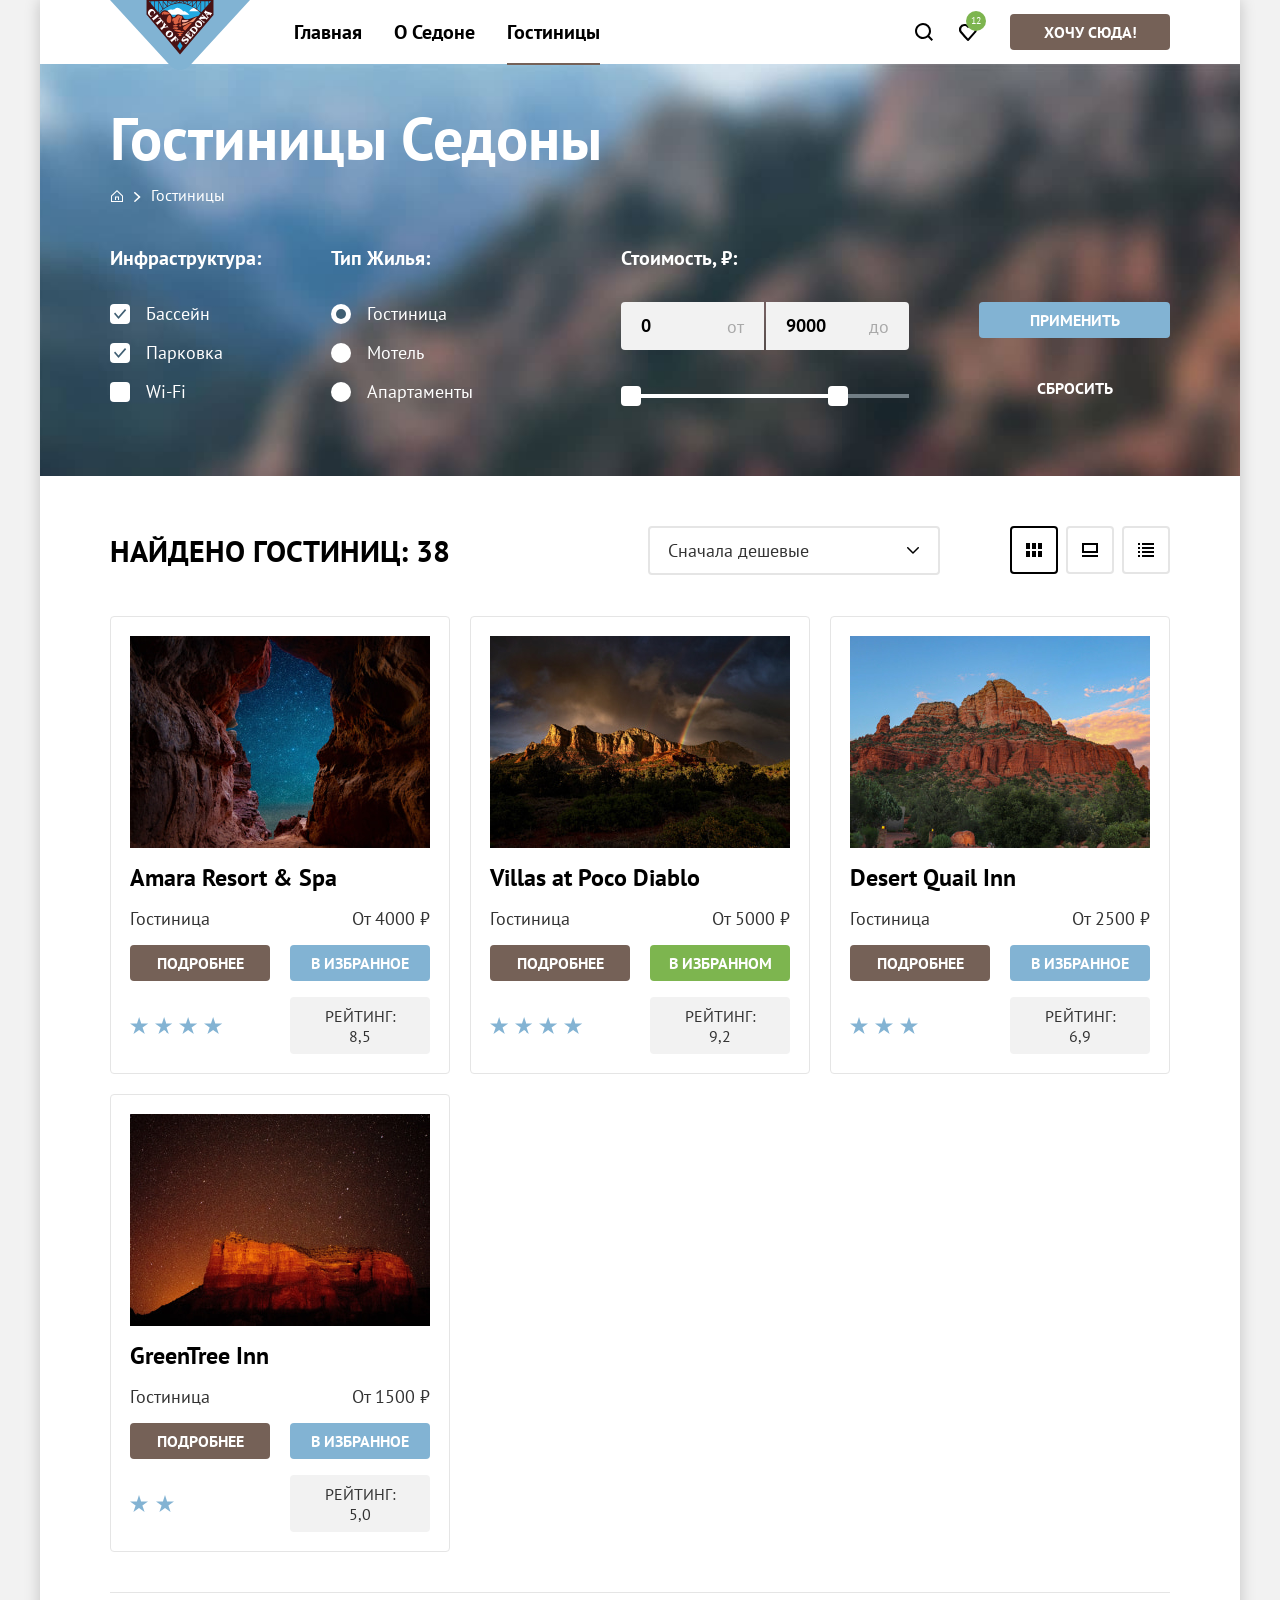
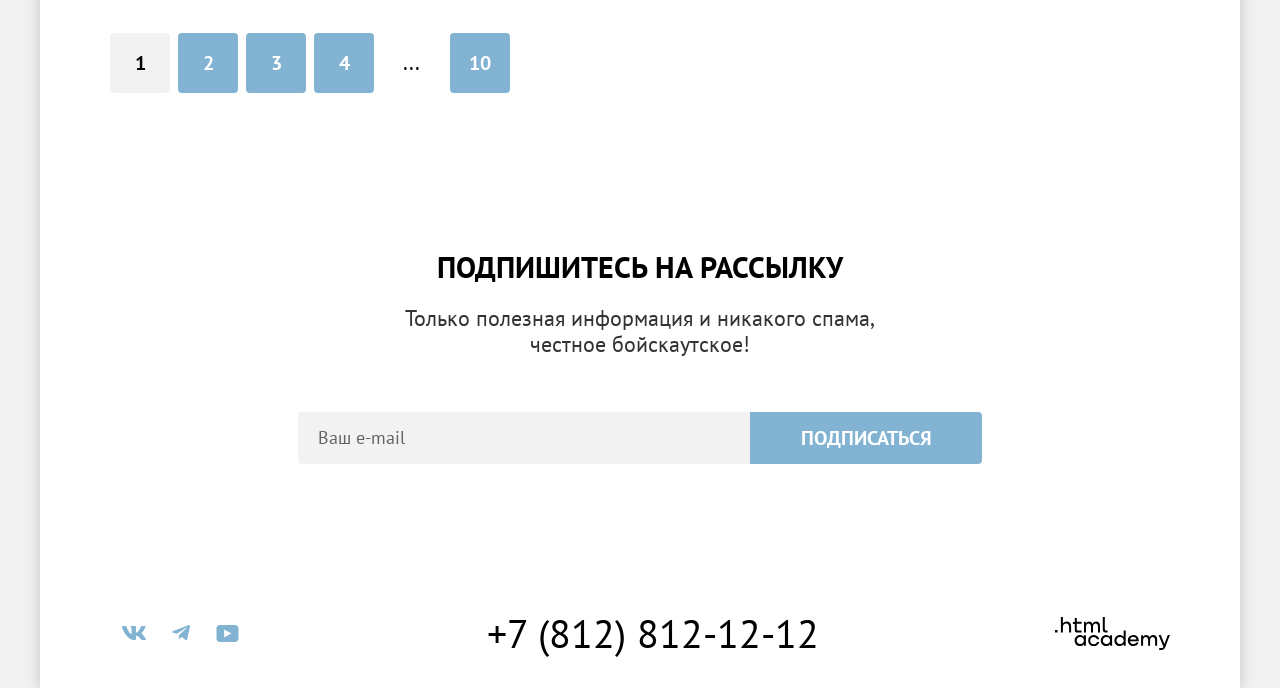
==== commit a14684b8: "Переписывает проект по методологии БЭМ" ====
--- a/catalog.html
+++ b/catalog.html
@@ -1,5 +1,5 @@
 <!DOCTYPE html>
-<html lang="ru">
+<html class="page" lang="ru">
 
   <head>
     <meta charset="utf-8">
@@ -8,57 +8,58 @@
     <link rel="icon" href="favicon.ico" sizes="32x32">
   </head>
 
-  <body>
-    <div class="page-container">
-      <header class="page-header" data-test="header">
-        <nav class="navigation">
-
-          <a class="navigation-logo" href="index.html">
-            <img class="logo" src="images/sedona-logo.svg" width="140" height="70" alt="Логотип Седоны">
+  <body class="page__body">
+    <div class="page__wrapper">
+      <header class="main-header" data-test="header">
+        <nav class="main-header__navigation navigation">
+
+          <a class="navigation__logo" href="index.html">
+            <img class="navigation__logo-image" src="images/sedona-logo.svg" width="140" height="70"
+              alt="Логотип Седоны">
           </a>
 
-          <ul class="navigation-list">
-            <li>
-              <a class="navigation-link" href="index.html">Главная</a>
-            </li>
-            <li>
-              <a class="navigation-link" href="#">О Седоне</a>
-            </li>
-            <li>
-              <a class="navigation-link navigation-link-current" aria-current="page">Гостиницы</a>
+          <ul class="navigation__site-list site-list">
+            <li>
+              <a class="site-list__link" href="index.html">Главная</a>
+            </li>
+            <li>
+              <a class="site-list__link" href="#">О Седоне</a>
+            </li>
+            <li>
+              <a class="site-list__link site-list__link--current" aria-current="page">Гостиницы</a>
             </li>
           </ul>
 
-          <ul class="navigation-list user-navigation">
-            <li>
-              <a class="navigation-link navigation-link-search" href="#">
+          <ul class="navigation__user-list user-list">
+            <li>
+              <a class="user-list__link user-list__link--search" href="#">
                 <span class="visually-hidden">Поиск</span>
               </a>
             </li>
             <li>
-              <a class="navigation-link navigation-link-favorites" href="#">
+              <a class="user-list__link user-list__link--favorites" href="#">
                 <span class="visually-hidden">Избранное:</span>
-                <span class="favorites-count">12</span>
+                <span class="user-list__favorites-count">12</span>
                 <span class="visually-hidden">отелей</span>
               </a>
             </li>
           </ul>
         </nav>
-        <a class="page-header-button button" href="#">Хочу сюда!</a>
+        <a class="main-header__button button button--primary" href="#">Хочу сюда!</a>
       </header>
 
-      <main class="main main-container" data-test="main">
+      <main class="main-container" data-test="main">
         <div class="inner-wrapper">
-          <header class="inner-header">
-            <h1 class="inner-header-title">Гостиницы Седоны</h1>
-            <ol class="breadcrumbs">
-              <li class="breadcrumbs-item">
-                <a class="breadcrumbs-link breadcrumbs-link-home" href="index.html">
+          <header class="inner-wrapper__header inner-header">
+            <h1 class="inner-header__title page-title">Гостиницы Седоны</h1>
+            <ol class="inner-header__breadcrumbs breadcrumbs">
+              <li class="breadcrumbs__item">
+                <a class="breadcrumbs__link breadcrumbs__link--home" href="index.html">
                   <span class="visually-hidden">Главная</span>
                 </a>
               </li>
               <li class="breadcrumbs-item">
-                <a class="breadcrumbs-link breadcrumbs-link-current" aria-current="page">Гостиницы</a>
+                <a class="breadcrumbs__link breadcrumbs__link--current" aria-current="page">Гостиницы</a>
               </li>
             </ol>
           </header>
@@ -66,105 +67,106 @@
           <section class="filter" data-test="filter">
             <h2 class="visually-hidden">Фильтры</h2>
 
-            <form class="filter-form" action="https://echo.htmlacademy.ru/" method="get">
-              <div class="filter-columns filter-columns-left">
-                <fieldset class="filter-group">
-                  <legend class="filter-title">Инфраструктура:</legend>
-                  <ul class="filter-list">
-                    <li class="filter-item">
-                      <input class="filter-input" type="checkbox" name="pool" id="pool" checked>
-                      <label class="filter-label" for="pool">Бассейн</label>
-                    </li>
-                    <li class="filter-item">
-                      <input class="filter-input" type="checkbox" name="parking" id="parking" checked>
-                      <label class="filter-label" for="parking">Парковка</label>
-                    </li>
-                    <li class="filter-item">
-                      <input class="filter-input" type="checkbox" name="wifi" id="wifi">
-                      <label class="filter-label" for="wifi">Wi-Fi</label>
+            <form class="filter__form filter-form" action="https://echo.htmlacademy.ru/" method="get">
+              <div class="filter-form__column filter-form__column--left">
+                <fieldset class="filter-form__group">
+                  <legend class="filter-form__title">Инфраструктура:</legend>
+                  <ul class="filter-form__list">
+                    <li class="filter-form__field field field--checkbox">
+                      <input class="field__input" type="checkbox" name="pool" id="pool" checked>
+                      <label class="field__label" for="pool">Бассейн</label>
+                    </li>
+                    <li class="filter-form__field field field--checkbox">
+                      <input class="field__input" type="checkbox" name="parking" id="parking" checked>
+                      <label class="field__label" for="parking">Парковка</label>
+                    </li>
+                    <li class="filter-form__field field field--checkbox">
+                      <input class="field__input" type="checkbox" name="wifi" id="wifi">
+                      <label class="field__label" for="wifi">Wi-Fi</label>
                     </li>
                   </ul>
                 </fieldset>
-                <fieldset class="filter-group">
-                  <legend class="filter-title">Тип жилья:</legend>
-                  <ul class="filter-list">
-                    <li class="filter-item">
-                      <input class="filter-input" type="radio" name="booking-type" value="hotel" id="hotel" checked>
-                      <label class="filter-label" for="hotel">Гостиница</label>
-                    </li>
-                    <li class="filter-item">
-                      <input class="filter-input" type="radio" name="booking-type" value="motel" id="motel">
-                      <label class="filter-label" for="motel">Мотель</label>
-                    </li>
-                    <li class="filter-item">
-                      <input class="filter-input" type="radio" name="booking-type" value="appartments" id="appartments">
-                      <label class="filter-label" for="appartments">Апартаменты</label>
+                <fieldset class="filter-form__group">
+                  <legend class="filter-form__title">Тип жилья:</legend>
+                  <ul class="filter-form__list">
+                    <li class="filter-form__field field field--radio">
+                      <input class="field__input" type="radio" name="booking-type" value="hotel" id="hotel" checked>
+                      <label class="field__label" for="hotel">Гостиница</label>
+                    </li>
+                    <li class="filter-form__field field field--radio">
+                      <input class="field__input" type="radio" name="booking-type" value="motel" id="motel">
+                      <label class="field__label" for="motel">Мотель</label>
+                    </li>
+                    <li class="filter-form__field field field--radio">
+                      <input class="field__input" type="radio" name="booking-type" value="appartments" id="appartments">
+                      <label class="field__label" for="appartments">Апартаменты</label>
                     </li>
                   </ul>
                 </fieldset>
               </div>
 
-              <div class="filter-columns filter-columns-right">
-                <fieldset class="filter-group filter-price">
-                  <legend class="filter-title">Стоимость, ₽:</legend>
-
-                  <label class="range-label filter-label" for="price-min">
-                    <span class="range-label-text">от</span>
-                    <input class="range-input" type="number" name="price-min" value="" id="price-min" placeholder="0">
+              <div class="filter-form__column filter-form__column--right">
+                <fieldset class="filter-form__group filter-form__group--price">
+                  <legend class="filter-form__title">Стоимость, ₽:</legend>
+
+                  <label class="filter-form__field price-field" for="price-min">
+                    <span class="price-field__label">от</span>
+                    <input class="price-field__input input input--number input--price input--left" type="number" name="price-min" value="" id="price-min" placeholder="0">
                   </label>
 
-                  <label class="range-label filter-label" for="price-max">
-                    <span class="range-label-text">до</span>
-                    <input class="range-input" type="number" name="price-max" value="" id="price-max" placeholder="9000">
+                  <label class="filter-form__field price-field" for="price-max">
+                    <span class="price-field__label">до</span>
+                    <input class="price-field__input input input--number input--price input--right" type="number" name="price-max" value="" id="price-max"
+                      placeholder="9000">
                   </label>
 
-                  <div class="filter-range">
-                    <div class="range-track">
-                      <div class="range-progressbar" style="left: 0; width: 227px">
-                        <button class="range-toggle toggle-min" type="button">
+                  <div class="filter-form__range range-slider">
+                    <div class="range-slider__track">
+                      <div class="range-slider__progressbar" style="left: 0; width: 227px">
+                        <button class="range-slider__toggle range-slider__toggle--min" type="button">
                           <span class="visually-hidden">Изменить минимальную цену</span>
                         </button>
-                        <button class="range-toggle toggle-max" type="button">
+                        <button class="range-slider__toggle range-slider__toggle--max" type="button">
                           <span class="visually-hidden">Изменить максимальную цену</span>
                         </button>
                       </div>
                     </div>
                   </div>
                 </fieldset>
-                <div class="button-wrapper">
-                  <button class="button button-light" type="submit">Применить</button>
-                  <button class="button button-reset" type="reset">Сбросить</button>
+                <div class="filter-form__buttons">
+                  <button class="button button--secondary" type="submit">Применить</button>
+                  <button class="button button--additional" type="reset">Сбросить</button>
                 </div>
               </div>
             </form>
           </section>
         </div>
         <section class="catalog" data-test="catalog">
-          <div class="catalog-wrapper">
-            <h2 class="catalog-title">Найдено гостиниц: <span class="hotel-count">38</span></h2>
+          <div class="catalog__wrapper">
+            <h2 class="catalog__title title">Найдено гостиниц: <span class="catalog__card-count">38</span></h2>
 
             <!-- Сортировка карточек -->
-            <select class="catalog-sort" aria-label="Сортировка">
+            <select class="catalog__sort sort" aria-label="Сортировка">
               <option value="up">Сначала дешевые</option>
               <option value="down">Сначала дорогие</option>
               <option value="popular">Сначала популярные</option>
             </select>
 
             <!-- Смена раскладки списка отелей -->
-            <ul class="card-view-buttons">
+            <ul class="catalog__view-toggles view-toggles">
               <li>
-                <a class="card-view-button card-view-button-current card-view-button-tile"
+                <a class="view__toggle view__toggle--tile view__toggle--active"
                   href="catalog.html?view=tile">
                   <span class="visually-hidden">Показать плитками</span>
                 </a>
               </li>
               <li>
-                <a class="card-view-button card-view-button-card" href="catalog.html?view=card">
+                <a class="view__toggle view__toggle--card" href="catalog.html?view=card">
                   <span class="visually-hidden">Показать карточками</span>
                 </a>
               </li>
               <li>
-                <a class="card-view-button card-view-button-list" href="catalog.html?view=list">
+                <a class="view__toggle view__toggle--list" href="catalog.html?view=list">
                   <span class="visually-hidden">Показать списком</span>
                 </a>
               </li>
@@ -174,136 +176,140 @@
           <!-- Список карточек -->
           <ul class="card-list">
             <li class="card">
-              <a class="card-link" href="#" tabindex="-1">
-                <h3 class="card-title">Amara Resort & Spa</h3>
-              </a>
-              <a class="card-img" href="#" tabindex="-1">
-                <img class="photo" src="images/hotels/hotel-1.jpg" width="300" height="212"
+              <a class="card__link" href="#" tabindex="-1">
+                <h3 class="card__title subtitle">Amara Resort & Spa</h3>
+              </a>
+              <a class="card__photo" href="#" tabindex="-1">
+                <img class="card__photo-image" src="images/hotels/hotel-1.jpg" width="300" height="212"
                   alt="Вид на звездное небо из горного ущелья">
               </a>
-              <p class="card-category">Гостиница</p>
-              <p class="card-price">От 4000 ₽</p>
-              <a class="button card-button" href="#">Подробнее</a>
-              <button class="button button-favorite button-light" type="button">В избранное</button>
-              <p class="card-stars card-stars-4">
+              <p class="card__category">Гостиница</p>
+              <p class="card__price">От 4000 ₽</p>
+              <a class="button button--primary" href="#">Подробнее</a>
+              <button class="button button--secondary" type="button">В избранное</button>
+              <p class="card__stars card__stars--4">
                 <span class="visually-hidden">4 звезды</span>
               </p>
-              <p class="card-rating">Рейтинг: 8,5</p>
+              <p class="card__rating">Рейтинг: 8,5</p>
             </li>
 
             <li class="card">
-              <a class="card-link" href="#" tabindex="-1">
-                <h3 class="card-title">Villas at Poco Diablo</h3>
-              </a>
-              <a class="card-img" href="#" tabindex="-1">
-                <img class="card-photo" src="images/hotels/hotel-2.jpg" width="300" height="212"
+              <a class="card__link" href="#" tabindex="-1">
+                <h3 class="card__title subtitle">Villas at Poco Diablo</h3>
+              </a>
+              <a class="card__photo" href="#" tabindex="-1">
+                <img class="card__photo-image" src="images/hotels/hotel-2.jpg" width="300" height="212"
                   alt="Вид на горный массив, освещенный солнцем, и радугу">
               </a>
-              <p class="card-category">Гостиница</p>
-              <p class="card-price">От 5000 ₽</p>
-              <a class="button card-button" href="#">Подробнее</a>
-              <button class="button button-favorite-added" type="button">В избранном</button>
-              <p class="card-stars card-stars-4">
+              <p class="card__category">Гостиница</p>
+              <p class="card__price">От 5000 ₽</p>
+              <a class="button button--primary" href="#">Подробнее</a>
+              <button class="button button--accent" type="button">В избранном</button>
+              <p class="card__stars card__stars--4">
                 <span class="visually-hidden">4 звезды</span>
               </p>
-              <p class="card-rating">Рейтинг: 9,2</p>
+              <p class="card__rating">Рейтинг: 9,2</p>
             </li>
 
             <li class="card">
-              <a class="card-link" href="#" tabindex="-1">
-                <h3 class="card-title">Desert Quail Inn</h3>
-              </a>
-              <a class="card-img" href="#" tabindex="-1">
-                <img class="card-photo" src="images/hotels/hotel-3.jpg" width="300" height="212"
+              <a class="card__link" href="#" tabindex="-1">
+                <h3 class="card__title subtitle">Desert Quail Inn</h3>
+              </a>
+              <a class="card__photo" href="#" tabindex="-1">
+                <img class="card__photo-image" src="images/hotels/hotel-3.jpg" width="300" height="212"
                   alt="Гора из красного печасника в вечерние часы, у подножья - зеленые заросли">
               </a>
-              <p class="card-category">Гостиница</p>
-              <p class="card-price">От 2500 ₽</p>
-              <a class="button card-button" href="#">Подробнее</a>
-              <button class="button button-favorite button-light" type="button">В избранное</button>
-              <p class="card-stars card-stars-3">
+              <p class="card__category">Гостиница</p>
+              <p class="card__price">От 2500 ₽</p>
+              <a class="button button--primary" href="#">Подробнее</a>
+              <button class="button button--secondary" type="button">В избранное</button>
+              <p class="card__stars card__stars--3">
                 <span class="visually-hidden">3 звезды</span>
               </p>
-              <p class="card-rating">Рейтинг: 6,9</p>
+              <p class="card__rating">Рейтинг: 6,9</p>
             </li>
 
             <li class="card">
-              <a class="card-link" href="#" tabindex="-1">
-                <h3 class="card-title">GreenTree Inn</h3>
-              </a>
-              <a class="card-img" href="#" tabindex="-1">
-                <img class="card-photo" src="images/hotels/hotel-4.jpg" width="300" height="212"
+              <a class="card__link" href="#" tabindex="-1">
+                <h3 class="card__title subtitle">GreenTree Inn</h3>
+              </a>
+              <a class="card__photo" href="#" tabindex="-1">
+                <img class="card__photo-image" src="images/hotels/hotel-4.jpg" width="300" height="212"
                   alt="Вид на красную гору ночью, на фоне - яркое звездное небо">
               </a>
-              <p class="card-category">Гостиница</p>
-              <p class="card-price">От 1500 ₽</p>
-              <a class="button card-button" href="#">Подробнее</a>
-              <button class="button button-favorite button-light" type="button">В избранное</button>
-              <p class="card-stars card-stars-2">
+              <p class="card__category">Гостиница</p>
+              <p class="card__price">От 1500 ₽</p>
+              <a class="button button--primary" href="#">Подробнее</a>
+              <button class="button button--secondary" type="button">В избранное</button>
+              <p class="card__stars card__stars--2">
                 <span class="visually-hidden">2 звезды</span>
               </p>
-              <p class="card-rating">Рейтинг: 5,0</p>
+              <p class="card__rating">Рейтинг: 5,0</p>
             </li>
           </ul>
 
           <!-- Пагинация -->
-          <ul class="pagination">
-            <li class="pagination-item">
-              <a class="pagination-link pagination-link-current" aria-current="page">1</a>
-            </li>
-            <li class="pagination-item">
-              <a class="pagination-link" href="#">2</a>
-            </li>
-            <li class="pagination-item">
-              <a class="pagination-link" href="#">3</a>
-            </li>
-            <li class="pagination-item">
-              <a class="pagination-link" href="#">4</a>
-            </li>
-            <li class="pagination-item">
-              <span class="pagination-ellipsis">...</span>
-            </li>
-            <li class="pagination-item">
-              <a class="pagination-link" href="#">10</a>
+          <ul class="catalog__paginaion pagination">
+            <li class="pagination__item">
+              <a class="pagination__link pagination__link--current" aria-current="page">1</a>
+            </li>
+            <li class="pagination__item">
+              <a class="pagination__link" href="#">2</a>
+            </li>
+            <li class="pagination__item">
+              <a class="pagination__link" href="#">3</a>
+            </li>
+            <li class="pagination__item">
+              <a class="pagination__link" href="#">4</a>
+            </li>
+            <li class="pagination__item">
+              <span class="pagination__ellipsis">...</span>
+            </li>
+            <li class="pagination__item">
+              <a class="pagination__link" href="#">10</a>
             </li>
           </ul>
         </section>
 
-        <section class="subscription" data-test="subscribe">
-          <div class="content-wrapper">
-            <h2 class="subscription-title">Подпишитесь на рассылку</h2>
-            <p class="block-text">Только полезная информация и никакого спама,<br> честное бойскаутское!</p>
-            <form class="subscription-form" action="https://echo.htmlacademy.ru/" method="post">
-              <label class="visually-hidden" for="subscription-email">Email</label>
-              <input class="subscription-field" type="email" name="subscription-email" id="subscription-email" required
-                placeholder="Ваш e-mail">
-              <button class="button button-subscribe button-light" type="submit">Подписаться</button>
-            </form>
-          </div>
+        <section class="subscribe" data-test="subscribe">
+          <header class="subscribe__header intro">
+            <h2 class="intro__slogan title">Подпишитесь на рассылку</h2>
+            <p class="intro__text">Только полезная информация и никакого спама,<br> честное бойскаутское!</p>
+          </header>
+          <form class="subscribe__form subscribe-form" action="https://echo.htmlacademy.ru/" method="post">
+            <label class="visually-hidden" for="subscribe-email">Email</label>
+            <input class="subscribe-form__field input input--email input--left" type="email" name="subscribe-email" id="subscribe-email" required
+              placeholder="Ваш e-mail">
+            <button class="subscribe-form__button button button--secondary button--size-xl"
+              type="submit">Подписаться</button>
+          </form>
+
         </section>
       </main>
 
-      <footer class="page-footer" data-test="footer">
-        <ul class="social-list">
+      <footer class="main-footer" data-test="footer">
+        <ul class="main-footer__social social">
           <li>
-            <a class="social-link social-link-vk" href="https://vk.com/htmlacademy">
+            <a class="social__link social__link--vk" href="https://vk.com/htmlacademy">
               <span class="visually-hidden">Vkontakte</span>
             </a>
           </li>
           <li>
-            <a class="social-link social-link-tg" href="https://t.me/htmlacademy">
+            <a class="social__link social__link--tg" href="https://t.me/htmlacademy">
               <span class="visually-hidden">Telegram</span>
             </a>
           </li>
           <li>
-            <a class="social-link social-link-youtube" href="https://www.youtube.com/user/htmlacademyru">
+            <a class="social__link social__link--youtube" href="https://www.youtube.com/user/htmlacademyru">
               <span class="visually-hidden">Youtube</span>
             </a>
           </li>
         </ul>
-        <a class="page-footer-phone" href="tel:+78128121212">+7 (812) 812-12-12</a>
-        <a class="page-footer-link" href="https://htmlacademy.ru/intensive/htmlcss">
-          <svg class="htmlacademy-logo" role="img" aria-label="Разработчик - HTML Academy" focusable="false"
+
+        <a class="main-footer__phone phone" href="tel:+78128121212">+7 (812) 812-12-12</a>
+
+        <a class="main-footer__copyright copyright" href="https://htmlacademy.ru/intensive/htmlcss">
+          <svg class="copyright__logo" role="img" aria-label="Разработчик - HTML Academy" focusable="false"
             xmlns="http://www.w3.org/2000/svg" width="115" height="33" viewBox="0 0 115 33">
             <path
               d="M0 12.9v2.6h2.5v-2.6zM11.6 4.5Q9.2 4.6 8 6.2h-.1V0h-2v15.5h2v-5.3c0-2.1 1.3-3.6 3.3-3.6 1.8 0 2.9 1.4 2.9 3.2v5.7h2V9.4c.1-3-1.8-4.9-4.5-4.9M26.6 4.8h-4.8V1.1h-2v3.8h-1.9v2h1.9v6q0 2.6 2.7 2.7h4.1v-2h-3.7q-1 0-1.1-1.1V6.8h4.8zM41.1 4.6q-2.5 0-3.5 2.1h-.1a4 4 0 0 0-3.4-2.1Q32 4.8 31 6.4h-.1V4.8H29v10.6h2V10c0-2 1-3.5 2.6-3.5q2.3.1 2.4 2.6v6.3h2V9.8c0-2.4 1.4-3.3 2.6-3.3q2.3.1 2.4 2.6v6.3h2V8.9c.1-2.5-1.4-4.3-3.9-4.3M47.8 12.7q0 2.6 2.8 2.7h2v-2h-1.7q-1 0-1.1-1.1V0h-2zM28.9 19.7a5 5 0 0 0-3.9-1.8c-3.1 0-5.4 2.3-5.4 5.6s2.3 5.6 5.4 5.6q2.7-.1 3.8-1.9h.1v1.6h2V18.2h-2zm-3.6 7.4a3.5 3.5 0 0 1-3.6-3.6c0-2 1.4-3.6 3.6-3.6s3.6 1.6 3.6 3.6c0 1.9-1.4 3.6-3.6 3.6M44.2 22c-.5-2.4-2.6-4.1-5.4-4.1a5.4 5.4 0 0 0-5.6 5.6c0 3.1 2.2 5.6 5.6 5.6 2.8 0 4.9-1.8 5.4-4.2h-2.1a3.4 3.4 0 0 1-3.3 2.3 3.5 3.5 0 0 1-3.6-3.6c0-2 1.4-3.6 3.6-3.6q2.5.2 3.3 2.2h2.1zM55.1 19.7a5 5 0 0 0-3.9-1.8c-3.1 0-5.4 2.3-5.4 5.6s2.3 5.6 5.4 5.6q2.7-.1 3.8-1.9h.1v1.6h2V18.2h-2zm-3.6 7.4a3.5 3.5 0 0 1-3.6-3.6c0-2 1.4-3.6 3.6-3.6s3.6 1.6 3.6 3.6c0 1.9-1.5 3.6-3.6 3.6M68.7 19.8a5 5 0 0 0-3.9-1.9c-3.1 0-5.4 2.3-5.4 5.6s2.2 5.6 5.4 5.6q2.6-.1 3.8-1.8h.1v1.5h2V13.4h-2zm-3.6 7.3a3.5 3.5 0 0 1-3.6-3.6c0-2 1.4-3.6 3.6-3.6s3.6 1.6 3.6 3.6c-.1 2-1.5 3.6-3.6 3.6M78.3 17.9a5.4 5.4 0 0 0-5.5 5.6c0 3 2.1 5.6 5.5 5.6 2.5 0 4.5-1.3 5.2-3.6h-2.1q-.8 1.6-3 1.6c-1.9 0-3.3-1.3-3.4-2.9h8.8c.2-3.6-2-6.3-5.5-6.3m0 1.9q2.7.1 3.3 2.6h-6.5a3 3 0 0 1 3.2-2.6M98.2 17.9a4 4 0 0 0-3.6 2h-.1q-1-1.9-3.4-2-2.2 0-3.1 1.8v-1.5h-1.9v10.6h2v-5.4q.1-3.2 2.6-3.5 2.3.1 2.4 2.6v6.3h2v-5.6c0-2.4 1.4-3.3 2.6-3.3q2.3.1 2.4 2.6v6.3h2v-6.5c.1-2.6-1.4-4.4-3.9-4.4M109.4 27l-3.6-8.9h-2.2l4.8 11.6q-.3 1.3-1.7 1.2h-2.5v2h2.5q2.6 0 3.5-2.6l4.7-12.2h-2.1z" />
--- a/styles/styles.css
+++ b/styles/styles.css
@@ -39,19 +39,19 @@
 
   --bg-color-basic: var(--white);
   --bg-color-main: var(--blue);
-  --bg-color-dark: var(--blue-dark);
+  --bg-color-secondary: var(--blue-dark);
   --bg-color-accent: var(--blue-transparent-12);
   --bg-color-accent-lighter: var(--blue-transparent-20);
   --bg-color-additional: var(--grey-light);
   --bg-color-overlay: var(--grey-super-light);
   --bg-color-tooltip: var(--grey-dark);
 
-  --button-dark: var(--brown);
-  --button-dark-hover: var(--brown-dark);
-  --button-light: var(--blue);
-  --button-light-hover: var(--blue-darker);
-  --button-favorited: var(--green);
-  --button-favorited-hover: var(--green-dark);
+  --button-primary: var(--brown);
+  --button-primary-hover: var(--brown-dark);
+  --button-secondary: var(--blue);
+  --button-secondary-hover: var(--blue-darker);
+  --button-accent: var(--green);
+  --button-accent-hover: var(--green-dark);
   --button-disabled: var(--grey);
 
   --input-color: var(--grey-light);
@@ -101,11 +101,11 @@
   font-display: swap;
 }
 
-html {
+.page {
   height: 100%;
 }
 
-body {
+.page__body {
   height: 100%;
   margin: 0;
   font-family: "PT Sans", sans-serif;
@@ -126,7 +126,7 @@
   overflow: hidden;
 }
 
-.page-container {
+.page__wrapper {
   display: flex;
   flex-direction: column;
   width: 1200px;
@@ -138,7 +138,8 @@
 
 .button {
   display: block;
-  padding: 8px 34px;
+  box-sizing: border-box;
+  padding: 8px 16px;
   font-family: "PT Sans", sans-serif;
   font-size: 16px;
   line-height: 20px;
@@ -147,24 +148,18 @@
   color: var(--text-color-contrast);
   text-transform: uppercase;
   text-decoration: none;
-  background-color: var(--button-dark);
   border: none;
   border-radius: 4px;
   cursor: pointer;
-}
-
-.button:hover {
-  background-color: var(--button-dark-hover);
+  transition: background-color 0.2s ease-in-out;
 }
 
 .button:focus-visible {
-  background-color: var(--button-dark-hover);
   outline: var(--browser-outline);
 }
 
 .button:active {
   color: var(--text-color-active);
-  background-color: var(--button-dark);
 }
 
 .button:disabled,
@@ -176,150 +171,254 @@
   cursor: auto;
 }
 
-.button-light {
-  background-color: var(--button-light);
-}
-
-.button-light:hover {
-  background-color: var(--button-light-hover);
-}
-
-.button-light:focus-visible {
-  background-color: var(--button-light-hover);
-  outline: var(--browser-outline);
-}
-
-.button-light:active {
+.button--primary {
+  background-color: var(--button-primary);
+}
+
+.button--primary:hover {
+  background-color: var(--button-primary-hover);
+}
+
+.button--primary:focus-visible {
+  background-color: var(--button-primary-hover);
+}
+
+.button--primary:active {
+  background-color: var(--button-primary);
+}
+
+.button--secondary {
+  background-color: var(--button-secondary);
+}
+
+.button--secondary:hover {
+  background-color: var(--button-secondary-hover);
+}
+
+.button--secondary:focus-visible {
+  background-color: var(--button-secondary-hover);
+}
+
+.button--secondary:active {
+  background-color: var(--button-secondary);
+}
+
+.button--accent {
+  background-color: var(--button-accent);
+}
+
+.button--accent:hover {
+  background-color: var(--button-accent-hover);
+}
+
+.button--accent:focus-visible {
+  background-color: var(--button-accent-hover);
+}
+
+.button--accent:active {
+  background-color: var(--button-accent);
+}
+
+.button--additional {
+  background-color: transparent;
+}
+
+.button--additional:hover {
+  color: var(--text-color-hover);
+}
+
+.button--additional:focus-visible {
+  color: var(--text-color-contrast);
+}
+
+.button--additional:active {
   color: var(--text-color-active);
-  background-color: var(--button-light);
-}
-
-.button-subscribe {
-  padding: 8px 50px;
+}
+
+.button--additional:disabled,
+.button--additional:disabled:hover,
+.button--additional:disabled:focus-visible,
+.button--additional:disabled:active {
+  color: var(--text-color-disabled);
+}
+
+.button--size-xl {
   font-size: 20px;
   line-height: 36px;
-
+}
+
+.input {
+  box-sizing: border-box;
+  font-family: inherit;
+  padding: 12px;
+  font-size: 18px;
+  line-height: 24px;
+  font-weight: 700;
+  color: var(--text-color-accent);
+  background-color: var(--input-color);
+  border: none;
+  border-radius: 4px;
+  transition: background-color 0.2s ease;
+}
+
+.input::placeholder {
+  color: var(--input-placeholder-color);
+}
+
+.input:not(:disabled):hover {
+  background-color: var(--input-color-hover);
+}
+
+.input:focus-visible {
+  outline: var(--browser-outline);
+  background-color: var(--input-color-hover);
+}
+
+.input:disabled {
+  opacity: 0.4;
+}
+
+.input--number {
+  appearance: textfield;
+}
+
+.input--number::-webkit-outer-spin-button,
+.input--number::-webkit-inner-spin-button {
+  appearance: none;
+  margin: 0;
+}
+
+.input--counter {
+  padding: 12px 0;
+  line-height: 20px;
+  text-align: center;
+  border-radius: 0;
+}
+
+.input--counter:focus-visible {
+  outline-offset: -3px;
+}
+
+.input--price {
+  padding: 12px 44px 12px 20px;
+}
+
+.input--price::placeholder {
+  color: var(--text-color-accent);
+}
+
+.input--date {
+  padding: 12px 40px 12px 20px;
+  background-image: url("../images/icons/calendar.svg");
+  background-repeat: no-repeat;
+  background-position: top 16px right 22px;
+  background-size: 16px 15px;
+  appearance: textfield;
+}
+
+.input--email {
+  padding: 14px 20px;
+  font-weight: 400;
+}
+
+.input--email:disabled {
+  opacity: 0.6;
+}
+
+.input--left {
+  border-radius: 4px 0 0 4px;
+}
+
+.input--right {
   border-radius: 0 4px 4px 0;
 }
 
-.button-reset {
-  background-color: transparent;
-}
-
-.button-reset:hover {
-  color: var(--text-color-hover);
-  background-color: transparent;
-}
-
-.button-reset:focus-visible {
-  color: var(--text-color-contrast);
-  outline: var(--browser-outline);
-  background-color: transparent;
-}
-
-.button-reset:active {
-  color: var(--text-color-active);
-  background-color: transparent;
-}
-
-.button-reset:disabled,
-.button-reset:disabled:hover,
-.button-reset:disabled:focus-visible,
-.button-reset:disabled:active {
-  color: var(--text-color-disabled);
-  background-color: transparent;
-}
-
-.search .button {
-  margin: 0 auto;
-  padding: 8px 50px;
-  font-size: 20px;
+.page-title {
+  font-size: 60px;
+  line-height: 78px;
+  font-weight: 700;
+}
+
+.title {
+  font-size: 30px;
   line-height: 36px;
-}
-
-.button-favorite {
-  padding: 8px 20px;
-}
-
-.button-favorite-added {
-  padding: 8px 18px;
-  background-color: var(--button-favorited);
-}
-
-.button-favorite-added:hover {
-  background-color: var(--button-favorited-hover);
-}
-
-.button-favorite-added:focus-visible {
-  background-color: var(--button-favorited-hover);
-  outline: var(--browser-outline);
-}
-
-.button-favorite-added:active {
-  background-color: var(--button-favorited);
-}
-
-.card-button {
-  padding: 8px 26px;
-  border: 0;
-}
-
-.page-header {
+  font-weight: 700;
+  color: var(--text-color-accent);
+  text-transform: uppercase;
+}
+
+.subtitle {
+  font-size: 24px;
+  line-height: 28px;
+  font-weight: 700;
+  color: var(--text-color-accent);
+  text-transform: uppercase;
+}
+
+.main-header {
   display: flex;
   align-items: center;
   padding: 0 70px;
   color: var(--text-color-accent);
 }
 
+.main-header__navigation {
+  width: 880px;
+  margin-right: 20px;
+}
+
 .navigation {
   display: flex;
   gap: 30px;
-  width: 880px;
-  margin-right: 20px;
-}
-
-.navigation-logo {
+}
+
+.navigation__logo {
   position: relative;
   display: block;
   width: 138px;
   height: 64px;
-}
-
-.navigation-logo:hover {
+  transition: opacity 0.2s ease;
+}
+
+.navigation__logo:hover {
   opacity: 0.6;
 }
 
-.navigation-logo:focus-visible {
+.navigation__logo:focus-visible {
   opacity: 0.6;
   outline: var(--browser-outline);
 }
 
-.navigation-logo:active {
+.navigation__logo:active {
   opacity: 0.3;
 }
 
-.logo {
+.navigation__logo-image {
   display: block;
   width: 140px;
   height: 70px;
   object-fit: contain;
 }
 
-.navigation-list {
+.navigation__site-list {
+  max-width: 590px;
+  margin: 0;
+}
+
+.navigation__user-list {
+  max-width: 180px;
+  margin: 0;
+  margin-left: auto;
+}
+
+.site-list {
   display: flex;
   flex-wrap: wrap;
-  max-width: 600px;
-  margin: 0;
   padding: 0;
   list-style: none;
 }
 
-.user-navigation {
-  max-width: 180px;
-  margin-left: auto;
-}
-
-.navigation-link {
+.site-list__link {
   position: relative;
   display: block;
   padding: 20px 16px;
@@ -328,63 +427,81 @@
   font-weight: 700;
   color: var(--text-color-accent);
   text-decoration: none;
-}
-
-.navigation-link[href]:hover {
+  transition: opacity 0.2s ease,
+    color 0.2s ease;
+}
+
+.site-list__link[href]:hover {
   color: var(--text-color-menu-hover);
 }
 
-.navigation-link[href]:focus-visible {
+.site-list__link[href]:focus-visible {
   color: var(--text-color-menu-hover);
   outline: var(--browser-outline);
 }
 
-.navigation-link[href]:active {
+.site-list__link[href]:active {
   opacity: 0.3;
 }
 
-.navigation-link-current::before {
+.site-list__link--current::before {
   position: absolute;
   content: "";
   bottom: -1px;
   left: 16px;
   right: 16px;
   height: 2px;
-  background-color: var(--button-dark);
-}
-
-.user-navigation .navigation-link {
+  background-color: var(--button-primary);
+}
+
+.user-list {
+  display: flex;
+  flex-wrap: wrap;
+  padding: 0;
+  list-style: none;
+}
+
+.user-list__link {
+  position: relative;
+  display: block;
   min-width: 20px;
   min-height: 20px;
   padding: 22px 12px;
+  font-size: 20px;
+  line-height: 24px;
+  font-weight: 700;
+  color: var(--text-color-accent);
+  text-decoration: none;
   background-repeat: no-repeat;
   background-position: center;
-}
-
-.navigation-link-search {
+  transition: opacity 0.2s ease,
+    color 0.2s ease;
+}
+
+.user-list__link--search {
   background-image: url("../images/icons/search.svg");
   background-size: 18px 18px;
 }
 
-.navigation-link-favorites {
+.user-list__link--favorites {
   background-image: url("../images/icons/favorite.svg");
   background-size: 18px 17px;
 }
 
-.user-navigation .navigation-link:hover {
+.user-list__link:hover {
   opacity: 0.6;
 }
 
-.user-navigation .navigation-link:focus-visible {
+.user-list__link:focus-visible {
   opacity: 0.6;
   outline: var(--browser-outline);
 }
 
-.user-navigation .navigation-link:active {
+.user-list__link:active {
   opacity: 0.3;
 }
 
-.favorites-count {
+.user-list__favorites-count {
   position: absolute;
   top: 11px;
   right: 4px;
@@ -396,28 +513,34 @@
   line-height: 10px;
   font-weight: 400;
   text-align: center;
-  color:var(--text-color-contrast);
+  color: var(--text-color-contrast);
   background-color: var(--icon-color-accent);
   border-radius: 50%;
 }
 
+.main-header__button {
+  width: 160px;
+  align-self: flex-start;
+  margin: 14px 0;
+}
+
 .main-container {
   flex-grow: 1;
 }
 
 .hero {
   padding: 51px 0 82px;
-  background-color: var(--bg-color-dark);
+  background-color: var(--bg-color-secondary);
   background-image: url("../images/background/hero-divider.svg"),
-                    url("../images/background/hero-background.jpg");
+    url("../images/background/hero-background.jpg");
   background-size: 100% auto,
-                    cover;
+    cover;
   background-position: bottom center,
-                        center center;
+    center center;
   background-repeat: no-repeat;
 }
 
-.hero-img {
+.hero__image {
   display: block;
   width: 458px;
   height: 352px;
@@ -430,35 +553,25 @@
   text-align: center;
 }
 
-.content-wrapper {
+.advantages__header {
   width: 700px;
-  margin: 0 auto;
-}
-
-.advantages .content-wrapper {
-  padding-bottom: 90px;
-}
-
-.slogan {
+  margin: 0 auto 90px;
+}
+
+.intro__slogan {
   margin-top: 0;
   margin-bottom: 20px;
-  font-size: 30px;
-  line-height: 36px;
-  font-weight: 700;
-  color: var(--text-color-accent);
-  text-transform: uppercase;
-}
-
-.advantages .slogan {
+}
+
+.advantages .intro__slogan {
   margin-bottom: 25px;
 }
 
-.block-text {
-  margin-top: 0;
-  margin-bottom: 0;
-}
-
-.advantages-list {
+.intro__text {
+  margin: 0;
+}
+
+.advantages__list {
   display: grid;
   grid-template-columns: repeat(3, 400px);
   margin: 0;
@@ -466,27 +579,22 @@
   list-style: none;
 }
 
-.advantages-item {
+.advantages__item {
   padding: 112px 80px;
   background-color: var(--bg-color-accent);
 }
 
-.advantages-item:nth-child(4n+3) {
+.advantages__item:nth-child(4n+3) {
   background-color: var(--bg-color-accent-lighter);
 }
 
-.advantages-title {
+.advantages__title {
   position: relative;
   margin-top: 0;
   margin-bottom: 62px;
-  font-size: 24px;
-  line-height: 28px;
-  font-weight: 700;
-  color: var(--text-color-accent);
-  text-transform: uppercase;
-}
-
-.advantages-title::after {
+}
+
+.advantages__title::after {
   position: absolute;
   content: "";
   bottom: -32px;
@@ -497,14 +605,14 @@
   background-color: var(--underline-dark);
 }
 
-.advantages-description {
+.advantages__description {
   margin-top: 0;
   margin-bottom: 0;
   font-size: 18px;
   line-height: 21px;
 }
 
-.advantages-item-with-photo {
+.advantages__item--with-photo {
   grid-column: 1 / -1;
   display: flex;
   padding: 0;
@@ -512,26 +620,26 @@
   background-color: var(--bg-color-main);
 }
 
-.advantages-wrapper {
+.advantages__wrapper {
   padding: 102px 80px;
 }
 
-.advantages-photo {
+.advantages__photo {
   display: block;
   width: 800px;
   height: auto;
   object-fit: cover;
 }
 
-.advantages-item-with-photo:nth-child(8n+5) {
+.advantages__item--with-photo:nth-child(8n+5) {
   flex-direction: row-reverse;
 }
 
-.advantages-item-with-photo .advantages-title {
+.advantages__item--with-photo .advantages__title {
   color: var(--text-color-contrast);
 }
 
-.advantages-item-with-photo .advantages-title::after {
+.advantages__item--with-photo .advantages__title::after {
   background-color: var(--underline-light);
 }
 
@@ -540,11 +648,12 @@
   text-align: center;
 }
 
-.service .content-wrapper {
-  padding-bottom: 64px;
-}
-
-.service-list {
+.service__header {
+  width: 700px;
+  margin: 0 auto 64px;
+}
+
+.service__list {
   display: grid;
   grid-template-columns: repeat(3, 400px);
   margin: 0;
@@ -552,13 +661,13 @@
   list-style: none;
 }
 
-.service-item {
+.service__item {
   position: relative;
   padding: 81px 85px;
 }
 
-.service-item::before {
-  position:absolute;
+.service__item::before {
+  position: absolute;
   top: 81px;
   left: 50%;
   content: "";
@@ -570,36 +679,31 @@
   transform: translateX(-50%);
 }
 
-.service-item-housing::before {
+.service__item--housing::before {
   mask-image: url("../images/icons/housing.svg");
   mask-size: 75px 72px;
 }
 
-.service-item-food::before {
+.service__item--food::before {
   mask-image: url("../images/icons/food.svg");
   mask-size: 74px 70px;
 }
 
-.service-item-souvenir::before {
+.service__item--souvenir::before {
   mask-image: url("../images/icons/souvenir.svg");
   mask-size: 64px 76px;
 }
 
-.service-item:nth-child(2n+1) {
+.service__item:nth-child(2n+1) {
   background-color: var(--bg-color-accent);
 }
 
-.service-title {
+.service__title {
   margin-top: 102px;
   margin-bottom: 30px;
-  font-size: 24px;
-  line-height: 28px;
-  font-weight: 700;
-  color: var(--text-color-accent);
-  text-transform: uppercase;
-}
-
-.service-desription {
+}
+
+.service__desription {
   margin-top: 0;
   margin-bottom: 0;
   font-size: 18px;
@@ -607,103 +711,92 @@
 }
 
 .search {
-  padding: 96px 0;
+  padding-top: 96px;
+  padding-bottom: 96px;
   text-align: center;
 }
 
-.search .block-text {
-  margin-bottom: 54px;
-}
-
-.subscription {
+.search__header {
+  width: 700px;
+  margin: 0 auto 54px;
+}
+
+.search__button {
+  min-width: 376px;
+  margin: 0 auto;
+}
+
+.subscribe {
   padding-top: 96px;
   padding-bottom: 104px;
   text-align: center;
 }
 
-.subscription-title {
-  margin-top: 0;
-  margin-bottom: 20px;
-  font-size: 30px;
-  line-height: 36px;
-  font-weight: 700;
-  color: var(--text-color-accent);
-  text-transform: uppercase;
-}
-
-.subscription .block-text {
-  margin-bottom: 55px;
-}
-
-.subscription-index {
+.subscribe--index-page {
   color: var(--text-color-contrast);
-  background-color: var(--bg-color-dark);
+  background-color: var(--bg-color-secondary);
   background-image: url("../images/background/subscribe-background.jpg");
   background-size: cover;
   background-repeat: no-repeat;
 }
 
-.subscription-index .subscription-title {
+.subscribe--index-page .intro__slogan {
   color: var(--text-color-contrast);
 }
 
-.subscription-form {
-  display: flex;
+.subscribe__header {
+  width: 700px;
+  margin: 0 auto 55px;
+}
+
+.subscribe__form {
   width: 684px;
   margin: 0 auto;
 }
 
-.subscription-field {
+.subscribe-form {
+  display: flex;
+}
+
+.subscribe-form__field {
   flex-grow: 1;
   min-width: 340px;
-  padding: 14px 20px;
-  font-family: inherit;
-  font-size: 18px;
-  line-height: 24px;
-  color: var(--text-color-accent);
-  background-color: var(--input-color);
-  border: none;
-  border-radius: 4px 0 0 4px;
-}
-
-.subscription-field:not(:disabled):hover {
-  background-color: var(--input-color-hover);
-}
-
-.subscription-field:focus-visible {
-  outline: var(--browser-outline);
-  background-color: var(--input-color-hover);
-}
-
-.subscription-field:disabled {
-  opacity: 0.6;
-}
-
-.page-footer {
+}
+
+.subscribe-form__button {
+  min-width: 232px;
+  border-radius: 0 4px 4px 0;
+}
+
+.main-footer {
   display: flex;
   justify-content: space-between;
   align-items: center;
   padding: 45px 70px 35px;
 }
 
-.social-list {
+.main-footer__social {
+  max-width: 250px;
+  margin: 0;
+}
+
+.social {
   display: flex;
   flex-wrap: wrap;
-  max-width: 250px;
-  margin: 0;
   padding: 0;
   list-style: none;
 }
 
-.social-link {
+.social__link {
   display: block;
   width: 47px;
   height: 40px;
   color: var(--icon-color);
   text-decoration: none;
-}
-
-.social-link::before {
+  transition: color 0.2s ease;
+}
+
+.social__link::before {
   content: "";
   display: block;
   width: 47px;
@@ -713,120 +806,128 @@
   mask-position: center;
 }
 
-.social-link-vk::before {
+.social__link--vk::before {
   mask-image: url("../images/social/vkontakte-logo.svg");
   mask-size: 24px 14px;
 }
 
-.social-link-tg::before {
+.social__link--tg::before {
   mask-image: url("../images/social/telegram-logo.svg");
   mask-size: 18px 16px;
 }
 
-.social-link-youtube::before {
+.social__link--youtube::before {
   mask-image: url("../images/social/youtube-logo.svg");
   mask-size: 27px 17px;
 }
 
-.social-link:hover {
+.social__link:hover {
   color: var(--icon-color-hover);
 }
 
-.social-link:focus-visible {
+.social__link:focus-visible {
   color: var(--icon-color-hover);
   outline: var(--browser-outline);
 }
 
-.social-link:active {
+.social__link:active {
   opacity: 0.3;
 }
 
-.page-footer-phone {
+.main-footer__phone {
   max-width: 500px;
+}
+
+.phone {
   font-size: 40px;
   line-height: 40px;
   color: var(--text-color-accent);
   text-decoration: none;
-}
-
-.page-footer-phone:hover {
+  transition: color 0.2s ease;
+}
+
+.phone:hover {
   color: var(--text-color-menu-hover);
 }
 
-.page-footer-phone:focus-visible {
+.phone:focus-visible {
   color: var(--text-color-menu-hover);
   outline: var(--browser-outline);
 }
 
-.page-footer-phone:active {
+.phone:active {
   opacity: 0.3;
 }
 
-.page-footer-link {
-  display: block;
+.main-footer__copyright {
   width: 115px;
 }
 
-.htmlacademy-logo {
+.copyright {
+  display: block;
+}
+
+.copyright__logo {
   display: block;
   width: 115px;
   height: 33px;
   object-fit: contain;
-}
-
-.page-footer-link:hover .htmlacademy-logo {
+  transition: fill 0.2s ease;
+}
+
+.copyright:hover .copyright__logo {
   fill: var(--text-color-menu-hover);
 }
 
-.page-footer-link:focus-visible {
+.copyright:focus-visible {
   outline: var(--browser-outline);
 }
 
-.page-footer-link:focus-visible .htmlacademy-logo {
+.copyright:focus-visible .copyright__logo {
   fill: var(--text-color-menu-hover);
 }
 
-.page-footer-link:active .htmlacademy-logo{
+.copyright:active .copyright__logo {
   opacity: 0.3;
 }
 
 .inner-wrapper {
   padding: 35px 70px 70px;
   color: var(--text-color-contrast);
-  background-color: var(--bg-color-dark);
+  background-color: var(--bg-color-secondary);
   background-image: url("../images/background/catalog-background.jpg");
   background-size: cover;
   background-position: center center;
   background-repeat: no-repeat;
 }
 
-.inner-header {
+.inner-wrapper__header {
   margin-bottom: 30px;
 }
 
-.inner-header-title {
-  margin: 0;
-  font-size: 60px;
-  line-height: 78px;
-  font-weight: 700;
+.inner-header__title {
+  margin: 0;
+}
+
+.inner-header__breadcrumbs {
+  margin: 0;
 }
 
 .breadcrumbs {
   display: flex;
   flex-wrap: wrap;
   align-items: center;
-  margin: 0;
   padding: 0;
   font-size: 16px;
   line-height: 21px;
   list-style: none;
 }
 
-.breadcrumbs-item {
+.breadcrumbs__item {
   position: relative;
 }
 
-.breadcrumbs-item:not(:last-child)::after {
+.breadcrumbs__item:not(:last-child)::after {
   position: absolute;
   content: "";
   top: 50%;
@@ -840,19 +941,20 @@
   transform: translateY(-50%);
 }
 
-.breadcrumbs-link {
+.breadcrumbs__link {
   display: block;
   padding: 8px 10px 10px 10px;
   margin-right: 8px;
   color: var(--text-color-contrast);
   text-decoration: none;
-}
-
-.breadcrumbs-link-home {
+  transition: opacity 0.2s ease;
+}
+
+.breadcrumbs__link--home {
   padding-left: 0;
 }
 
-.breadcrumbs-link-home::before {
+.breadcrumbs__link--home::before {
   display: block;
   content: "";
   width: 13px;
@@ -864,16 +966,16 @@
   mask-size: 12px 12px;
 }
 
-.breadcrumbs-link[href]:hover {
+.breadcrumbs__link[href]:hover {
   opacity: 0.6;
 }
 
-.breadcrumbs-link[href]:focus-visible {
+.breadcrumbs__link[href]:focus-visible {
   opacity: 0.6;
   outline: var(--browser-outline);
 }
 
-.breadcrumbs-link[href]:active {
+.breadcrumbs__link[href]:active {
   opacity: 0.3;
 }
 
@@ -882,30 +984,37 @@
   gap: 70px;
 }
 
-.filter-columns {
+.filter-form__column {
   display: flex;
   flex-wrap: wrap;
   align-items: flex-start;
   gap: 40px 70px;
 }
 
-.filter-columns-right {
+.filter-form__column--right {
   width: 549px;
   flex-shrink: 0;
   margin-left: auto;
 }
 
-.filter-group {
+.filter-form__group {
   margin: 0;
   padding: 0;
   border: none;
 }
 
-.filter-columns-left .filter-group {
-  max-width: 200px;
-}
-
-.filter-title {
+.filter-form__group--price {
+  display: flex;
+  flex-wrap: wrap;
+  gap: 2px;
+  width: 288px;
+}
+
+.filter-form__column--left .filter-form__group {
+  max-width: 185px;
+}
+
+.filter-form__title {
   margin-top: 0;
   margin-bottom: 32px;
   padding: 0;
@@ -915,31 +1024,34 @@
   text-transform: capitalize;
 }
 
-.filter-list {
+.filter-form__list {
   margin: 0;
   padding: 0;
   list-style: none;
 }
 
-.filter-item {
+.filter-form__field {
+  margin-top: 0;
+  margin-bottom: 16px;
+}
+
+.filter-form__field:last-child {
+  margin-bottom: 0;
+}
+
+.field {
   display: grid;
   grid-template-columns: 20px auto;
   gap: 16px;
   align-items: center;
-  margin-top: 0;
-  margin-bottom: 16px;
-}
-
-.filter-item:last-child {
-  margin-bottom: 0;
-}
-
-.filter-label {
+}
+
+.field__label {
   font-size: 18px;
   line-height: 23px;
 }
 
-.filter-input {
+.field__input {
   position: relative;
   width: 20px;
   height: 20px;
@@ -948,13 +1060,10 @@
   background-color: var(--bg-color-basic);
   border-radius: 4px;
   appearance: none;
-}
-
-.filter-input[type="radio"] {
-  border-radius: 50%;
-}
-
-.filter-input::after {
+  transition: opacity 0.2s ease;
+}
+
+.field__input::after {
   display: none;
   content: "";
   width: 20px;
@@ -964,119 +1073,83 @@
   mask-position: center;
 }
 
-.filter-input[type="checkbox"]::after {
+.field--checkbox .field__input::after {
   mask-image: url('../images/icons/list-marker-tick.svg');
 }
 
-.filter-input[type="radio"]::after {
+.field--radio .field__input {
+  border-radius: 50%;
+}
+
+.field--radio .field__input::after {
   mask-image: url('../images/icons/list-marker-circle.svg');
 }
 
-.filter-input:checked::after {
-  display: block;
-}
-
-.filter-input:hover,
-.filter-input:hover ~ .filter-label  {
+.field__input:checked::after {
+  display: block;
+}
+
+.field__input:hover,
+.field__input:hover ~ .field__label {
   opacity: 0.6;
   cursor: pointer;
 }
 
-.filter-input:focus-visible {
+.field__input:focus-visible {
   outline: var(--browser-outline);
 }
 
-.filter-input:active,
-.filter-input:active ~ .filter-label  {
+.field__input:active,
+.field__input:active ~ .field__label {
   opacity: 0.3;
 }
 
-.filter-input:disabled,
-.filter-input:disabled ~ .filter-label {
+.field__input:disabled,
+.field__input:disabled ~ .field__label {
   pointer-events: none;
   opacity: 0.3;
 }
 
-.filter-price {
-  display: flex;
-  flex-wrap: wrap;
-  gap: 2px;
-  width: 288px;
-}
-
-.range-input {
-  box-sizing: border-box;
-  width: 100%;
-  font-family: inherit;
-  padding: 12px 44px 12px 20px;
-  font-size: 18px;
-  line-height: 24px;
-  font-weight: 700;
-  color: var(--text-color-accent);
-  background-color: var(--input-color);
-  border: none;
-  border-radius: 4px 0 0 4px;
-  appearance: textfield;
-}
-
-.range-input::-webkit-outer-spin-button,
-.range-input::-webkit-inner-spin-button {
-  appearance: none;
-  margin: 0;
-}
-
-.range-input::placeholder {
-  color: var(--text-color-accent);
-}
-
-.range-label {
-  position: relative;
+.filter-form__group--price .filter-form__field {
   width: 143px;
   margin-bottom: 42px;
 }
 
-.range-label-text {
+.price-field {
+  position: relative;
+}
+
+.price-field__label {
   position: absolute;
   top: 13px;
   right: 20px;
+  font-size: 18px;
+  line-height: 23px;
   color: var(--input-label-color);
 }
 
-.range-input[name="price-max"] {
-  border-radius: 0 4px 4px 0;
-}
-
-.range-input:not(:disabled):hover {
-  background-color: var(--input-color-hover);
-}
-
-.range-input:focus-visible {
-  outline: var(--browser-outline);
-  background-color: var(--input-color-hover);
-}
-
-.range-input:disabled {
-  opacity: 0.2;
-}
-
-.filter-range {
+.price-field__input {
   width: 100%;
-  margin: 0;
-}
-
-.range-track {
+}
+
+.filter-form__range {
+  width: 100%;
+  margin: 0;
+}
+
+.range-slider__track {
   position: relative;
   height: 4px;
   background-color: var(--input-range-color);
 }
 
-.range-progressbar {
+.range-slider__progressbar {
   position: absolute;
   height: 4px;
   background-color: var(--bg-color-basic);
 }
 
-.range-toggle {
+.range-slider__toggle {
   position: absolute;
   top: 50%;
   width: 20px;
@@ -1088,29 +1161,29 @@
   cursor: pointer;
 }
 
-.range-toggle:hover {
+.range-slider__toggle:hover {
   box-shadow: 0 4px 10px 0 var(--shadow-toggle-hover);
 }
 
-.range-toggle:focus-visible {
+.range-slider__toggle:focus-visible {
   outline: var(--browser-outline);
   box-shadow: 0 4px 10px 0 var(--shadow-toggle-hover);
 }
 
-.range-toggle:active {
+.range-slider__toggle:active {
   outline: var(--browser-outline-toggle);
   box-shadow: 0 7px 15px 0 var(--shadow-toggle-active);
 }
 
-.toggle-min {
+.range-slider__toggle--min {
   left: 0;
 }
 
-.toggle-max {
+.range-slider__toggle--max {
   right: 0;
 }
 
-.button-wrapper {
+.filter-form__buttons {
   display: flex;
   flex-direction: column;
   row-gap: 32px;
@@ -1122,30 +1195,28 @@
   padding: 50px 70px 60px;
 }
 
-.catalog-wrapper {
+.catalog__wrapper {
   display: flex;
   flex-wrap: wrap;
   align-items: flex-start;
   margin-bottom: 41px;
 }
 
-.catalog-title {
+.catalog__title {
   align-self: center;
   max-width: 400px;
   margin-top: 0;
   margin-right: auto;
   margin-bottom: 0;
-  font-size: 30px;
-  line-height: 36px;
-  font-weight: 700;
-  color: var(--text-color-accent);
-  text-transform: uppercase;
-}
-
-.catalog-sort {
+}
+
+.catalog__sort {
   width: 292px;
   margin-right: 70px;
-  padding: 12px 20px 12px 18px;
+}
+
+.sort {
+  padding: 12px 40px 12px 18px;
   font-family: inherit;
   font-size: 18px;
   line-height: 21px;
@@ -1158,32 +1229,38 @@
   border-radius: 4px;
   cursor: pointer;
   appearance: none;
-}
-
-.catalog-sort:not(:disabled):hover {
+  transition: border-color 0.2s ease;
+}
+
+.sort:not(:disabled):hover {
   border-color: var(--border-hover);
 }
 
-.catalog-sort:not(:disabled):focus-visible {
+.sort:not(:disabled):focus-visible {
   outline: 2px solid var(--border-hover);
 }
 
-.catalog-sort:disabled {
+.sort:disabled {
+  color: var(--text-color-accent);
+  border-color: var(--border-active);
   opacity: 0.3;
   cursor: auto;
 }
 
-.card-view-buttons {
+.catalog__view-toggles {
+  width: 160px;
+  margin: 0;
+}
+
+.view-toggles {
   display: flex;
   flex-wrap: wrap;
   gap: 8px;
-  width: 160px;
-  margin: 0;
   padding: 0;
   list-style: none;
 }
 
-.card-view-button {
+.view__toggle {
   display: block;
   box-sizing: border-box;
   width: 48px;
@@ -1193,33 +1270,34 @@
   background-repeat: no-repeat;
   border: 2px solid var(--border-color);
   border-radius: 4px;
-}
-
-.card-view-button-tile {
+  transition: border-color 0.2s ease;
+}
+
+.view__toggle--tile {
   background-image: url("../images/icons/view-mode-tiles.svg");
 }
 
-.card-view-button-card {
+.view__toggle--card {
   background-image: url("../images/icons/view-mode-card.svg");
 }
 
-.card-view-button-list {
+.view__toggle--list {
   background-image: url("../images/icons/view-mode-list.svg");
 }
 
-.card-view-button-current {
+.view__toggle--active {
   border-color: var(--border-active);
 }
 
-.card-view-button:hover {
+.view__toggle:hover {
   border-color: var(--border-active);
 }
 
-.card-view-button:focus-visible {
+.view__toggle:focus-visible {
   outline: 2px solid var(--border-hover);
 }
 
-.card-view-button:active {
+.view__toggle:active {
   border-color: var(--border-active);
 }
 
@@ -1248,65 +1326,63 @@
   border-radius: 4px;
 }
 
-.card-link {
+.card__link {
   grid-column: 1 / -1;
   text-decoration: none;
-}
-
-
-.card-title {
-  margin: 0;
-  font-size: 24px;
-  line-height: 28px;
-  font-weight: 700;
-  color: var(--text-color-accent);
-}
-
-.card-link:hover .card-title {
+  transition: color 0.2s ease;
+}
+
+.card__title {
+  margin: 0;
+  text-transform: none;
+}
+
+.card__link:hover .card__title {
   color: var(--text-color-menu-hover);
 }
 
-.card-link:focus .card-title {
+.card__link:focus .card__title {
   color: var(--text-color-menu-hover);
 }
 
-.card-link:active .card-title {
+.card__link:active .card__title {
   opacity: 0.3;
 }
 
-.card-img {
+.card__photo {
   order: -1;
   grid-column: 1 / -1;
-}
-
-.card-img:hover {
+  transition: opacity 0.2s ease;
+}
+
+.card__photo:hover {
   opacity: 0.8;
 }
 
-.card-img:focus-visible {
+.card__photo:focus-visible {
   opacity: 0.8;
   outline: var(--browser-outline);
 }
 
-.card-img:active {
+.card__photo:active {
   opacity: 0.6;
 }
 
-.photo {
+.card__photo-image {
   display: block;
   width: 300px;
   height: 212px;
   object-fit: contain;
 }
 
-.card-category {
+.card__category {
   grid-column: 1 / 2;
   margin: 0;
   font-size: 18px;
   line-height: 21px;
 }
 
-.card-price {
+.card__price {
   grid-column: 2 / 3;
   margin: 0;
   font-size: 18px;
@@ -1314,7 +1390,7 @@
   text-align: right;
 }
 
-.card-stars {
+.card__stars {
   grid-column: 1 / 2;
   align-self: center;
   height: 17px;
@@ -1326,27 +1402,27 @@
   mask-repeat: space no-repeat;
 }
 
-.card-stars-1 {
-  width: 24px;
-}
-
-.card-stars-2 {
-  width: 48px;
-}
-
-.card-stars-3 {
-  width: 72px;
-}
-
-.card-stars-4 {
-  width: 96px;
-}
-
-.card-stars-5 {
-  width: 120px;
-}
-
-.card-rating {
+.card__stars--1 {
+  width: 26px;
+}
+
+.card__stars--2 {
+  width: 50px;
+}
+
+.card__stars--3 {
+  width: 74px;
+}
+
+.card__stars--4 {
+  width: 98px;
+}
+
+.card__stars--5 {
+  width: 122px;
+}
+
+.card__rating {
   grid-column: 2 / 3;
   margin: 0;
   padding: 9px 22px 8px;
@@ -1358,19 +1434,19 @@
   border-radius: 4px;
 }
 
+.catalog__paginaion {
+  margin: 0;
+}
+
 .pagination {
   display: flex;
   flex-wrap: wrap;
-  margin: 0;
   padding: 0;
+  gap: 8px;
   list-style: none;
 }
 
-.pagination-item:not(:last-child) {
-  margin-right: 8px;
-}
-
-.pagination-link {
+.pagination__link {
   display: block;
   box-sizing: border-box;
   min-width: 60px;
@@ -1382,83 +1458,57 @@
   color: var(--text-color-contrast);
   text-decoration: none;
   text-align: center;
-  background-color: var(--button-light);
+  background-color: var(--button-secondary);
   border-radius: 4px;
-}
-
-.pagination-link-current {
+  transition: background-color 0.2s ease;
+}
+
+.pagination__link--current {
   color: var(--text-color-accent);
   background-color: var(--bg-color-additional);
 }
 
-.pagination-link[href]:hover {
-  background-color: var(--button-light-hover);
-}
-
-.pagination-link[href]:focus-visible {
-  background-color: var(--button-light-hover);
+.pagination__link[href]:hover {
+  background-color: var(--button-secondary-hover);
+}
+
+.pagination__link[href]:focus-visible {
+  background-color: var(--button-secondary-hover);
   outline: var(--browser-outline);
 }
 
-.pagination-link[href]:active {
+.pagination__link[href]:active {
   color: var(--text-color-active);
-  background-color: var(--button-light);
-}
-
-.pagination-ellipsis {
+  background-color: var(--button-secondary);
+}
+
+.pagination__ellipsis {
   display: block;
   box-sizing: border-box;
-  width: 60px;
+  min-width: 60px;
   height: 60px;
   padding: 16px 21px;
   color: var(--text-color-accent);
   background-color: transparent;
 }
 
-/*
-  Клас modal-container-show отвечает за отображение модального окна:
-  По умолчанию модальное окно modal-container скрыто.
-  Добавление класса modal-container-show отображает окно.
-*/
-
-.modal-container {
-  display: none;
-  position: fixed;
-  top: 0;
-  left: 0;
-  width: 100%;
-  height: 100%;
-  background-color: var(--bg-color-overlay);
-}
-
-.modal-container-show {
-  display: flex;
-}
-
 .modal {
-  position: relative;
   box-sizing: border-box;
-  width: 717px;
-  margin: auto;
   padding: 64px 70px;
   background-color: var(--bg-color-basic);
+  border: none;
   border-radius: 30px;
   box-shadow: 0 25px 50px 0 var(--shadow-color-modal);
 }
 
-.modal-content {
-  width: 577px;
-}
-
-.modal-header {
+.modal::backdrop {
+  background-color: var(--bg-color-overlay);
+}
+
+.modal__title {
   margin: 0;
   margin-bottom: 64px;
   padding-right: 40px;
-  font-size: 30px;
-  line-height: 36px;
-  font-weight: 700;
-  color: var(--text-color-accent);
-  text-transform: uppercase;
 }
 
 .search-form {
@@ -1469,20 +1519,25 @@
   align-items: center;
 }
 
-.field-group {
+.search-form__group {
   display: grid;
   grid-template-columns: 120px 1fr;
   column-gap: 18px;
   align-items: center;
 }
 
-.search-form-dates {
+.search-form__group--with-tooltip {
+  grid-template-columns: auto 1fr 111px;
+  gap: 10px;
+}
+
+.search-form__group--dates {
   grid-column: 1 / -1;
   grid-template-rows: 48px 1fr;
   row-gap: 4px;
 }
 
-.search-form-label {
+.search-form__label {
   font-size: 20px;
   line-height: 24px;
   font-weight: 700;
@@ -1490,45 +1545,14 @@
   text-transform: capitalize;
 }
 
-.search-form-dates .search-form-label {
+.search-form__group--dates .search-form__label {
   grid-column: 1 / 2;
   grid-row: 1 / 3;
   align-self: start;
   padding-top: 12px;
 }
 
-.search-form-input {
-  box-sizing: border-box;
-  font-family: inherit;
-  padding: 12px 40px 12px 20px;
-  font-size: 18px;
-  line-height: 24px;
-  font-weight: 700;
-  color: var(--text-color-accent);
-  background-color: var(--input-color);
-  border: none;
-  border-radius: 4px;
-  appearance: textfield;
-}
-
-.search-form-input::placeholder {
-  color: var(--input-placeholder-color);
-}
-
-.search-form-input:not(:disabled):hover {
-  background-color: var(--input-color-hover);
-}
-
-.search-form-input:focus-visible {
-  outline: var(--browser-outline);
-  background-color: var(--input-color-hover);
-}
-
-.search-form-input:disabled {
-  opacity: 0.4;
-}
-
-.input-message {
+.search-form__message {
   display: none;
   grid-column: 2 / -1;
   grid-row: 2 / 3;
@@ -1541,55 +1565,39 @@
   text-transform: none;
 }
 
-/* Класс input-message-error для сообщения об ошибке */
-.input-message-error {
+/* Класс search-form__message--error для сообщения об ошибке */
+.search-form__message--error {
   color: var(--text-color-error);
 }
 
-.search-form-date {
-  background-image: url("../images/icons/calendar.svg");
-  background-repeat: no-repeat;
-  background-position: top 16px right 22px;
-  background-size: 16px 15px;
-}
-
-.search-form-date:invalid ~ .input-message-error {
-  display: block;
-}
-
-.search-form-date:valid ~ .input-message {
-  display: block;
-}
-
-.count-wrapper {
+.input--date:invalid ~ .search-form__message--error {
+  display: block;
+}
+
+.input--date:valid ~ .search-form__message {
+  display: block;
+}
+
+.search-form__counter {
+  width: 111px;
+}
+
+.counter {
   display: grid;
   grid-template-columns: 40px 31px 40px;
   grid-template-rows: 48px;
-  width: 111px;
-}
-
-.search-form-count {
-  padding: 12px 0;
-  line-height: 20px;
-  text-align: center;
-  border-radius: 0;
-}
-
-.search-form-count::-webkit-outer-spin-button,
-.search-form-count::-webkit-inner-spin-button {
-  appearance: none;
-  margin: 0;
-}
-
-.count-button {
+}
+
+.counter__buttton {
   padding: 0;
   color: var(--icon-color-controls);
   background-color: var(--input-color);
   border: none;
   cursor: pointer;
-}
-
-.count-button::before {
+  transition: background-color 0.2s ease;
+}
+
+.counter__buttton::before {
   content: "";
   display: block;
   width: 100%;
@@ -1600,52 +1608,48 @@
   mask-size: 14px 14px;
 }
 
-.count-button-decrease {
+.counter__buttton--decrease  {
   border-radius: 4px 0 0 4px;
 }
 
-.count-button-decrease::before {
+.counter__buttton--decrease::before {
   mask-image: url("../images/icons/minus.svg");
 }
 
-.count-button-increase {
+.counter__buttton--increase {
   border-radius: 0 4px 4px 0;
 }
 
-.count-button-increase::before {
+.counter__buttton--increase::before {
   mask-image: url("../images/icons/plus.svg");
 }
 
-.count-button:not(:disabled):hover {
+.counter__buttton:not(:disabled):hover {
   color: var(--icon-color-additional);
   background-color: var(--input-color-hover);
 }
 
-.count-button:focus-visible {
+.counter__buttton:focus-visible {
   color: var(--icon-color-additional);
   background-color: var(--input-color-hover);
   outline: var(--browser-outline);
-}
-
-.count-button:active {
+  outline-offset: -3px;
+}
+
+.counter__buttton:not(:disabled):active {
   color: var(--shadow-color);
 }
 
-.count-button:disabled {
+.counter__buttton:disabled {
   opacity: 0.4;
   cursor: auto;
 }
 
-.field-group-tooltip {
-  grid-template-columns: auto 1fr 111px;
-  gap: 10px;
-}
-
 .tooltip {
   position: relative;
 }
 
-.tooltip-text {
+.tooltip__text {
   display: none;
   z-index: 1;
   position: absolute;
@@ -1653,7 +1657,7 @@
   left: -115px;
   box-sizing: border-box;
   width: 256px;
-  padding: 15px 18px 18px 22px;
+  padding: 20px 18px 23px 22px;
   font-size: 16px;
   line-height: 20px;
   font-weight: 400;
@@ -1664,7 +1668,7 @@
   box-shadow: 0 15px 30px 0 var(--shadow-color-tooltip);
 }
 
-.tooltip-text::before {
+.tooltip__text::before {
   content: "";
   display: block;
   position: absolute;
@@ -1679,7 +1683,7 @@
   transform: translateX(-50%);
 }
 
-.tooltip-button {
+.tooltip__button {
   display: block;
   width: 26px;
   height: 26px;
@@ -1691,27 +1695,28 @@
   border: none;
   border-radius: 50%;
   cursor: pointer;
-}
-
-.tooltip-button:hover {
-  background-color: var(--button-light-hover);
-}
-
-.tooltip-button:hover + .tooltip-text,
-.tooltip-button:focus-visible + .tooltip-text {
-  display: block;
-}
-
-.tooltip-button:focus-visible {
-  background-color: var(--button-light-hover);
+  transition: background-color 0.2s ease;
+}
+
+.tooltip__button:hover {
+  background-color: var(--button-secondary-hover);
+}
+
+.tooltip__button:hover + .tooltip__text,
+.tooltip__button:focus-visible + .tooltip__text {
+  display: block;
+}
+
+.tooltip__button:focus-visible {
+  background-color: var(--button-secondary-hover);
   outline: var(--browser-outline);
 }
 
-.tooltip-button:active {
-  background-color: var(--button-light);
-}
-
-.search-form-submit {
+.tooltip__button:active {
+  background-color: var(--button-secondary);
+}
+
+.search-form__submit {
   grid-column: 1 / -1;
   margin-top: 25px;
   padding: 18px;
@@ -1720,11 +1725,11 @@
   border-radius: 10px;
 }
 
-.search-form-submit:active {
-  background-color: var(--button-light-hover);
-}
-
-.modal-close-button {
+.search-form__submit:active {
+  background-color: var(--button-secondary-hover);
+}
+
+.modal__close {
   position: absolute;
   top: 64px;
   right: 52px;
@@ -1735,9 +1740,10 @@
   border: none;
   border-radius: 50%;
   cursor: pointer;
-}
-
-.modal-close-button::before {
+  transition: background-color 0.2s ease;
+}
+
+.modal__close::before {
   content: "";
   position: absolute;
   top: 0;
@@ -1751,14 +1757,14 @@
   mask-size: 14px 14px;
 }
 
-.modal-close-button:hover {
+.modal__close:hover {
   background-color: var(--button-disabled);
 }
 
-.modal-close-button:focus-visible {
+.modal__close:focus-visible {
   outline: var(--browser-outline);
 }
 
-.modal-close-button:active {
+.modal__close:active {
   color: var(--icon-color-active);
 }
